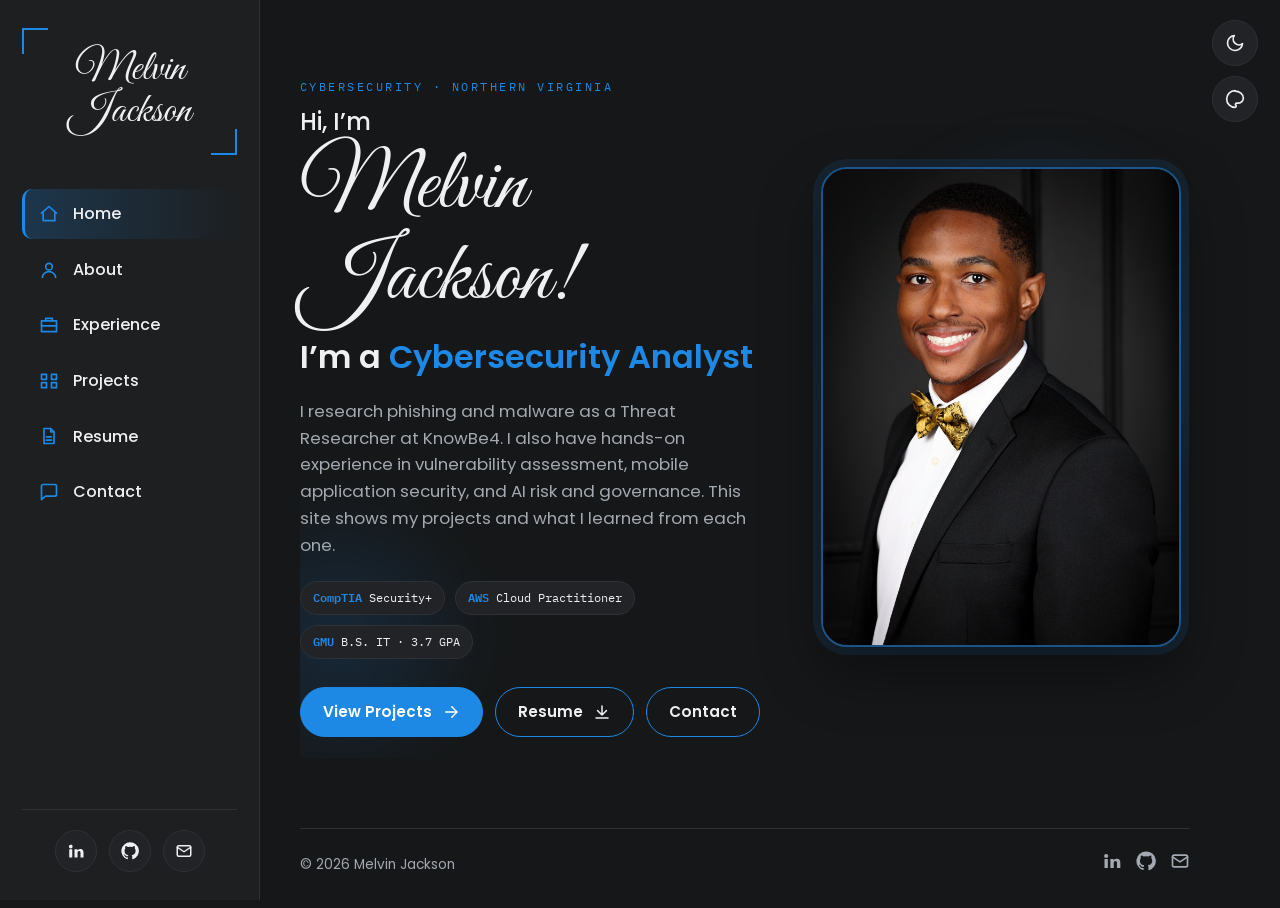
==== index.html @ 35c8ac91 "Rename resume file" ====
<!doctype html>
<html lang="en" data-theme="dark">
<head>
<meta charset="utf-8" />
<meta name="viewport" content="width=device-width, initial-scale=1" />
<title>Melvin Jackson — Cybersecurity Analyst</title>
<meta name="description" content="Melvin Jackson: cybersecurity analyst and threat researcher at KnowBe4. Security+ and AWS Certified Cloud Practitioner. Projects and resume." />
<meta property="og:title" content="Melvin Jackson — Cybersecurity Analyst" />
<meta property="og:description" content="Melvin Jackson: cybersecurity analyst and threat researcher at KnowBe4. Security+ and AWS Certified Cloud Practitioner. Projects and resume." />
<link rel="icon" href="data:image/svg+xml,%3Csvg xmlns='http://www.w3.org/2000/svg' viewBox='0 0 100 100'%3E%3Ctext y='.85em' font-size='90' font-family='monospace' fill='%231E88E5'%3EM%3C/text%3E%3C/svg%3E" />
<link rel="preconnect" href="https://fonts.googleapis.com" />
<link rel="preconnect" href="https://fonts.gstatic.com" crossorigin />
<link href="https://fonts.googleapis.com/css2?family=Great+Vibes&family=IBM+Plex+Mono:wght@400;500;600&family=Poppins:wght@300;400;500;600;700&display=swap" rel="stylesheet" />
<link rel="stylesheet" href="styles.css" />
<script>try{var d=document.documentElement,t=localStorage.getItem('theme'),c=localStorage.getItem('color');if(t)d.dataset.theme=t;if(c)d.dataset.color=c}catch(e){}</script>
</head>
<body>
<a class="skip" href="#main">Skip to content</a>
<button class="menu-toggle" id="menuToggle" aria-label="Open menu" aria-controls="sidebar"><svg viewBox="0 0 24 24" fill="none" stroke="currentColor" stroke-width="2.2" stroke-linecap="round"><path d="M4 6h16M4 12h16M4 18h16"/></svg></button>
<aside class="sidebar" id="sidebar" aria-label="Primary">
  <div class="sidebar__brand"><span class="sidebar__name">Melvin Jackson</span></div>
  <nav class="sidebar__nav">
<a href="index.html" class="sidebar__link is-active"><svg class="ic" viewBox="0 0 24 24" fill="none" stroke="currentColor" stroke-width="2" stroke-linecap="round" stroke-linejoin="round"><path d="M3 11l9-8 9 8"/><path d="M5 10v10h14V10"/></svg>Home</a>
<a href="about.html" class="sidebar__link"><svg class="ic" viewBox="0 0 24 24" fill="none" stroke="currentColor" stroke-width="2" stroke-linecap="round" stroke-linejoin="round"><circle cx="12" cy="8" r="4"/><path d="M4 21c0-4 4-7 8-7s8 3 8 7"/></svg>About</a>
<a href="experience.html" class="sidebar__link"><svg class="ic" viewBox="0 0 24 24" fill="none" stroke="currentColor" stroke-width="2" stroke-linecap="round" stroke-linejoin="round"><path d="M3 7h18v13H3z"/><path d="M8 7V4h8v3"/><path d="M3 13h18"/></svg>Experience</a>
<a href="projects.html" class="sidebar__link"><svg class="ic" viewBox="0 0 24 24" fill="none" stroke="currentColor" stroke-width="2" stroke-linecap="round" stroke-linejoin="round"><path d="M3 4h6v6H3zM15 4h6v6h-6zM3 14h6v6H3zM15 14h6v6h-6z"/></svg>Projects</a>
<a href="MelvinJackson_Cybersecurity_Resume.pdf" class="sidebar__link" download><svg class="ic" viewBox="0 0 24 24" fill="none" stroke="currentColor" stroke-width="2" stroke-linecap="round" stroke-linejoin="round"><path d="M14 3H6v18h12V7z"/><path d="M14 3v4h4"/><path d="M9 13h6M9 17h6"/></svg>Resume</a>
<a href="contact.html" class="sidebar__link"><svg class="ic" viewBox="0 0 24 24" fill="none" stroke="currentColor" stroke-width="2" stroke-linecap="round" stroke-linejoin="round"><path d="M21 15a2 2 0 0 1-2 2H8l-5 4V5a2 2 0 0 1 2-2h14a2 2 0 0 1 2 2z"/></svg>Contact</a>
  </nav>
  <div class="sidebar__foot"><a class="icon-btn" href="https://www.linkedin.com/in/melvin-jackson/" aria-label="LinkedIn" target="_blank" rel="noopener"><svg viewBox="0 0 24 24" fill="currentColor"><path d="M4.98 3.5A2.5 2.5 0 1 1 5 8.5a2.5 2.5 0 0 1-.02-5zM3 9.5h4v11H3zm7 0h3.8v1.6h.06c.53-.9 1.83-1.9 3.77-1.9C21.3 9.2 22 11.5 22 14.3V20.5h-4v-5.5c0-1.32-.02-3-1.83-3-1.83 0-2.11 1.43-2.11 2.9v5.6h-4z"/></svg></a><a class="icon-btn" href="https://github.com/mj65825" aria-label="GitHub" target="_blank" rel="noopener"><svg viewBox="0 0 24 24" fill="currentColor"><path d="M12 .5a11.5 11.5 0 0 0-3.64 22.42c.58.11.79-.25.79-.56v-2c-3.2.7-3.87-1.36-3.87-1.36-.53-1.34-1.3-1.7-1.3-1.7-1.05-.72.08-.7.08-.7 1.17.08 1.78 1.2 1.78 1.2 1.04 1.77 2.72 1.26 3.38.96.1-.75.4-1.26.73-1.55-2.55-.29-5.24-1.28-5.24-5.68 0-1.25.45-2.28 1.19-3.08-.12-.29-.52-1.46.11-3.05 0 0 .97-.31 3.18 1.18a11 11 0 0 1 5.79 0c2.2-1.49 3.17-1.18 3.17-1.18.64 1.59.24 2.76.12 3.05.74.8 1.19 1.83 1.19 3.08 0 4.41-2.7 5.38-5.27 5.67.41.35.77 1.04.77 2.1v3.11c0 .31.21.68.8.56A11.5 11.5 0 0 0 12 .5z"/></svg></a><a class="icon-btn" href="mailto:melvin11jackson@gmail.com" aria-label="Email"><svg viewBox="0 0 24 24" fill="none" stroke="currentColor" stroke-width="2" stroke-linecap="round" stroke-linejoin="round"><rect x="3" y="5" width="18" height="14" rx="2"/><path d="M3 7l9 6 9-6"/></svg></a></div>
</aside>
<div class="utility">
  <button class="util-btn" id="themeToggle" aria-label="Toggle light/dark"><svg viewBox="0 0 24 24" fill="none" stroke="currentColor" stroke-width="2" stroke-linecap="round" stroke-linejoin="round"><path d="M21 12.8A9 9 0 1 1 11.2 3a7 7 0 0 0 9.8 9.8z"/></svg></button>
  <button class="util-btn" id="paletteToggle" aria-label="Theme color"><svg viewBox="0 0 24 24" fill="none" stroke="currentColor" stroke-width="2" stroke-linecap="round" stroke-linejoin="round"><path d="M12 2C6.5 2 2 6.5 2 12s4.5 10 10 10c1 0 1.5-.7 1.5-1.5 0-.4-.2-.8-.5-1-.3-.3-.5-.6-.5-1 0-.8.7-1.5 1.5-1.5H16c3.3 0 6-2.7 6-6 0-4.7-4.5-8.5-10-8.5z"/></svg></button>
  <div class="color-picker" id="colorPicker" role="group" aria-label="Accent color"><span class="color-picker__label">Theme</span><span class="swatch" data-color="blue" role="button" tabindex="0" aria-label="Blue"></span><span class="swatch" data-color="teal" role="button" tabindex="0" aria-label="Teal"></span><span class="swatch" data-color="violet" role="button" tabindex="0" aria-label="Violet"></span><span class="swatch" data-color="rose" role="button" tabindex="0" aria-label="Rose"></span><span class="swatch" data-color="amber" role="button" tabindex="0" aria-label="Amber"></span></div>
</div>
<main id="main">
  <div class="wrap">

    <section class="hero" style="position:relative;">
      <div class="hero-bg" aria-hidden="true"><div class="hero-bg__glow"></div><div class="hero-bg__glow hero-bg__glow--2"></div></div>
      <div class="hero-flow">
        <div class="hero__eyebrow">Cybersecurity &middot; Northern Virginia</div>
        <h1 class="hero__hello">Hi, I&rsquo;m <span class="hero__name-script">Melvin Jackson!</span></h1>
        <h2 class="hero__role">I&rsquo;m a <span class="accent">Cybersecurity Analyst</span></h2>
        <p class="hero__lead">I research phishing and malware as a Threat Researcher at KnowBe4. I also have hands-on experience in vulnerability assessment, mobile application security, and AI risk and governance. This site shows my projects and what I learned from each one.</p>
        <div class="badges"><span class="badge"><b>CompTIA</b> Security+</span><span class="badge"><b>AWS</b> Cloud Practitioner</span><span class="badge"><b>GMU</b> B.S. IT &middot; 3.7 GPA</span></div>
        <div class="hero__ctas">
          <a class="btn btn--primary" href="projects.html">View Projects <svg viewBox="0 0 24 24" fill="none" stroke="currentColor" stroke-width="2" stroke-linecap="round" stroke-linejoin="round"><path d="M5 12h14M13 5l7 7-7 7"/></svg></a>
          <a class="btn btn--ghost" href="MelvinJackson_Cybersecurity_Resume.pdf" download>Resume <svg viewBox="0 0 24 24" fill="none" stroke="currentColor" stroke-width="2" stroke-linecap="round" stroke-linejoin="round"><path d="M12 4v12M6 10l6 6 6-6M4 20h16"/></svg></a>
          <a class="btn btn--ghost" href="contact.html">Contact</a>
        </div>
      </div>
      <div class="portrait reveal"><img class="portrait__img" src="assets/headshot.jpg" alt="Portrait of Melvin Jackson" /></div>
    </section>
    <footer class="foot">
      <span>&copy; 2026 Melvin Jackson</span>
      <div class="foot__social"><a class="" href="https://www.linkedin.com/in/melvin-jackson/" aria-label="LinkedIn" target="_blank" rel="noopener"><svg viewBox="0 0 24 24" fill="currentColor"><path d="M4.98 3.5A2.5 2.5 0 1 1 5 8.5a2.5 2.5 0 0 1-.02-5zM3 9.5h4v11H3zm7 0h3.8v1.6h.06c.53-.9 1.83-1.9 3.77-1.9C21.3 9.2 22 11.5 22 14.3V20.5h-4v-5.5c0-1.32-.02-3-1.83-3-1.83 0-2.11 1.43-2.11 2.9v5.6h-4z"/></svg></a><a class="" href="https://github.com/mj65825" aria-label="GitHub" target="_blank" rel="noopener"><svg viewBox="0 0 24 24" fill="currentColor"><path d="M12 .5a11.5 11.5 0 0 0-3.64 22.42c.58.11.79-.25.79-.56v-2c-3.2.7-3.87-1.36-3.87-1.36-.53-1.34-1.3-1.7-1.3-1.7-1.05-.72.08-.7.08-.7 1.17.08 1.78 1.2 1.78 1.2 1.04 1.77 2.72 1.26 3.38.96.1-.75.4-1.26.73-1.55-2.55-.29-5.24-1.28-5.24-5.68 0-1.25.45-2.28 1.19-3.08-.12-.29-.52-1.46.11-3.05 0 0 .97-.31 3.18 1.18a11 11 0 0 1 5.79 0c2.2-1.49 3.17-1.18 3.17-1.18.64 1.59.24 2.76.12 3.05.74.8 1.19 1.83 1.19 3.08 0 4.41-2.7 5.38-5.27 5.67.41.35.77 1.04.77 2.1v3.11c0 .31.21.68.8.56A11.5 11.5 0 0 0 12 .5z"/></svg></a><a class="" href="mailto:melvin11jackson@gmail.com" aria-label="Email"><svg viewBox="0 0 24 24" fill="none" stroke="currentColor" stroke-width="2" stroke-linecap="round" stroke-linejoin="round"><rect x="3" y="5" width="18" height="14" rx="2"/><path d="M3 7l9 6 9-6"/></svg></a></div>
    </footer>
  </div>
</main>
<button class="to-top" id="toTop" aria-label="Back to top"><svg viewBox="0 0 24 24" fill="none" stroke="currentColor" stroke-width="2.4" stroke-linecap="round" stroke-linejoin="round"><path d="M5 15l7-7 7 7"/></svg></button>
<script src="main.js"></script>
</body>
</html>
---- styles.css ----
:root{
  --accent:#1E88E5; --accent-rgb:30,136,229;
  --bg:#161718; --bg2:#1d1f21; --panel:#212326; --line:#2e3135; --text:#eef0f2; --muted:#a3a9b0;
  --sidebar-w:260px; --radius:16px;
  --script:"Great Vibes",cursive; --mono:"IBM Plex Mono",monospace; --sans:"Poppins",system-ui,sans-serif;
}
:root[data-theme="light"]{
  --bg:#f6f7f9; --bg2:#ffffff; --panel:#ffffff; --line:#e3e6ea; --text:#17191c; --muted:#5b636b;
}
:root[data-color="teal"]{--accent:#14b8a6;--accent-rgb:20,184,166}
:root[data-color="violet"]{--accent:#8b5cf6;--accent-rgb:139,92,246}
:root[data-color="rose"]{--accent:#f43f5e;--accent-rgb:244,63,94}
:root[data-color="amber"]{--accent:#f59e0b;--accent-rgb:245,158,11}
*{box-sizing:border-box;margin:0;padding:0}
html{scroll-behavior:smooth}
body{font-family:var(--sans);background:var(--bg);color:var(--text);line-height:1.6;transition:background .3s,color .3s}
a{color:inherit;text-decoration:none}
img{max-width:100%;display:block}
.accent{color:var(--accent)}
.skip{position:absolute;left:-999px;top:8px;background:var(--accent);color:#fff;padding:8px 14px;border-radius:8px;z-index:100}
.skip:focus{left:8px}

/* sidebar */
.sidebar{position:fixed;inset:0 auto 0 0;width:var(--sidebar-w);background:var(--bg2);border-right:1px solid var(--line);display:flex;flex-direction:column;padding:28px 22px;z-index:50;transition:transform .3s}
.sidebar__brand{position:relative;padding:22px 14px;margin-bottom:34px}
.sidebar__brand::before,.sidebar__brand::after{content:"";position:absolute;width:24px;height:24px;border:2px solid var(--accent)}
.sidebar__brand::before{left:0;top:0;border-right:0;border-bottom:0}
.sidebar__brand::after{right:0;bottom:0;border-left:0;border-top:0}
.sidebar__name{font-family:var(--script);font-size:2.6rem;line-height:1;display:block;text-align:center}
.sidebar__nav{display:flex;flex-direction:column;gap:6px;flex:1}
.sidebar__link{display:flex;align-items:center;gap:14px;padding:12px 14px;border-radius:10px;font-weight:500;color:var(--text);border-left:3px solid transparent;transition:background .2s}
.sidebar__link .ic{width:20px;height:20px;color:var(--accent);flex:none}
.sidebar__link:hover{background:rgba(var(--accent-rgb),.1)}
.sidebar__link.is-active{border-left-color:var(--accent);background:linear-gradient(90deg,rgba(var(--accent-rgb),.22),transparent)}
.sidebar__foot{display:flex;justify-content:center;gap:12px;padding-top:20px;border-top:1px solid var(--line)}
.icon-btn{width:42px;height:42px;border-radius:50%;border:1px solid var(--line);display:grid;place-items:center;background:var(--panel);transition:.2s}
.icon-btn:hover{border-color:var(--accent);color:var(--accent)}
.icon-btn svg{width:18px;height:18px}
.menu-toggle{display:none;position:fixed;left:14px;top:14px;z-index:60;width:44px;height:44px;border-radius:12px;border:1px solid var(--line);background:var(--bg2);color:var(--text);place-items:center;cursor:pointer}
.menu-toggle svg{width:22px;height:22px}

/* utility */
.utility{position:fixed;right:22px;top:20px;z-index:40;display:flex;flex-direction:column;align-items:flex-end;gap:10px}
.util-btn{width:46px;height:46px;border-radius:50%;border:1px solid var(--line);background:var(--panel);color:var(--text);display:grid;place-items:center;cursor:pointer;transition:.2s}
.util-btn:hover{border-color:var(--accent);color:var(--accent)}
.util-btn svg{width:20px;height:20px}
.color-picker{display:none;align-items:center;gap:10px;background:var(--panel);border:1px solid var(--line);border-radius:30px;padding:8px 14px}
.color-picker.open{display:flex}
.color-picker__label{font-size:.75rem;color:var(--muted);font-family:var(--mono);text-transform:uppercase;letter-spacing:.08em}
.swatch{width:22px;height:22px;border-radius:50%;cursor:pointer;border:2px solid transparent;outline-offset:2px}
.swatch.is-active{border-color:var(--text)}
.swatch[data-color=blue]{background:#1E88E5}.swatch[data-color=teal]{background:#14b8a6}.swatch[data-color=violet]{background:#8b5cf6}.swatch[data-color=rose]{background:#f43f5e}.swatch[data-color=amber]{background:#f59e0b}

/* layout */
main{margin-left:var(--sidebar-w);min-height:100vh}
.wrap{max-width:1040px;margin:0 auto;padding:56px 90px 30px 40px}
.reveal{opacity:0;transform:translateY(18px);transition:opacity .6s,transform .6s}
.reveal.in{opacity:1;transform:none}

/* hero */
.hero{display:grid;grid-template-columns:1.25fr 1fr;gap:40px;align-items:center;min-height:78vh}
.hero-bg{position:absolute;inset:0;pointer-events:none;overflow:hidden;z-index:0}
.hero-bg__glow{position:absolute;width:420px;height:420px;border-radius:50%;background:radial-gradient(circle,rgba(var(--accent-rgb),.28),transparent 70%);right:-60px;top:10%;filter:blur(20px)}
.hero-bg__glow--2{left:-120px;top:60%;width:320px;height:320px;opacity:.6}
.hero-flow,.portrait{position:relative;z-index:1}
.hero__eyebrow,.h-eyebrow{font-family:var(--mono);font-size:.78rem;letter-spacing:.2em;text-transform:uppercase;color:var(--accent);margin-bottom:6px}
.hero__hello{font-weight:500;font-size:1.5rem;margin-bottom:0}
.hero__name-script,.h-title{font-family:var(--script);font-weight:400}
.hero__name-script{display:block;font-size:clamp(3.4rem,7vw,5.4rem);line-height:1.05;margin:2px 0 6px}
.hero__role{font-weight:600;font-size:clamp(1.4rem,2.6vw,2rem);margin-bottom:16px}
.hero__lead{color:var(--muted);font-size:1.05rem;max-width:560px}
.hero__ctas{display:flex;flex-wrap:wrap;gap:12px;margin-top:28px}
.btn{display:inline-flex;align-items:center;gap:10px;padding:12px 22px;border-radius:30px;font-weight:600;font-size:.95rem;border:1.5px solid var(--accent);transition:.2s;cursor:pointer;font-family:inherit}
.btn svg{width:18px;height:18px}
.btn--primary{background:var(--accent);color:#fff}
.btn--primary:hover{filter:brightness(1.1);transform:translateY(-2px)}
.btn--ghost{background:transparent;color:var(--text)}
.btn--ghost:hover{background:rgba(var(--accent-rgb),.12)}
.portrait{justify-self:center;width:min(100%,360px);aspect-ratio:3/4;border-radius:26px;overflow:hidden;border:2px solid rgba(var(--accent-rgb),.55);box-shadow:0 0 0 8px rgba(var(--accent-rgb),.1),0 24px 60px rgba(0,0,0,.4)}
.portrait__img{width:100%;height:100%;object-fit:cover;object-position:center 20%}
.badges{display:flex;flex-wrap:wrap;gap:10px;margin-top:22px}
.badge{font-family:var(--mono);font-size:.78rem;padding:6px 12px;border-radius:20px;border:1px solid var(--line);background:var(--panel)}
.badge b{color:var(--accent);font-weight:600}

/* headings */
.h-block{margin-bottom:28px}
.h-title{font-size:clamp(2.8rem,5vw,4rem);line-height:1.1}
.h-rule{width:70px;height:4px;border-radius:4px;background:var(--accent);margin-top:6px}
h2.sec{font-size:1.35rem;font-weight:600;margin:38px 0 14px;display:flex;align-items:center;gap:12px}
h2.sec::after{content:"";height:1px;background:var(--line);flex:1}
.prose p{color:var(--muted);margin-bottom:14px;max-width:760px}
.prose strong{color:var(--text)}

/* cards & filter */
.filter{display:flex;flex-wrap:wrap;gap:10px;margin:22px 0 26px}
.filter__btn{padding:9px 18px;border-radius:30px;border:1px solid var(--line);background:transparent;color:var(--text);font:500 .9rem var(--sans);cursor:pointer;transition:.2s}
.filter__btn:hover{border-color:var(--accent)}
.filter__btn.is-active{background:var(--accent);border-color:var(--accent);color:#fff}
.grid{display:grid;grid-template-columns:repeat(auto-fill,minmax(300px,1fr));gap:24px}
.card{display:flex;flex-direction:column;background:var(--panel);border:1px solid var(--line);border-radius:var(--radius);overflow:hidden;transition:.25s}
.card:hover{transform:translateY(-5px);border-color:var(--accent);box-shadow:0 14px 34px rgba(0,0,0,.25)}
.card.hide{display:none}
.card__thumb{height:180px;background:linear-gradient(135deg,rgba(var(--accent-rgb),.25),rgba(var(--accent-rgb),.05));overflow:hidden;display:grid;place-items:center}
.card__thumb img{width:100%;height:100%;object-fit:cover;object-position:top}
.card__thumb--code{background:#10151b;color:#8fb8e8;font-family:var(--mono);font-size:.74rem;padding:18px;place-items:center start}
.card__body{padding:20px;display:flex;flex-direction:column;gap:8px;flex:1}
.card__tag{align-self:flex-start;font-family:var(--mono);font-size:.68rem;letter-spacing:.1em;text-transform:uppercase;color:var(--accent);background:rgba(var(--accent-rgb),.14);padding:4px 10px;border-radius:20px}
.card__title{font-size:1.15rem;font-weight:600}
.card__desc{color:var(--muted);font-size:.92rem;flex:1}
.card__foot{display:flex;justify-content:space-between;font-family:var(--mono);font-size:.72rem;color:var(--muted);margin-top:6px}
.card__cta{color:var(--accent)}

/* detail pages */
.back{display:inline-flex;gap:8px;align-items:center;color:var(--accent);font-weight:500;margin-bottom:18px}
.meta{display:flex;flex-wrap:wrap;gap:8px;margin:14px 0 4px}
.chip{font-family:var(--mono);font-size:.74rem;padding:5px 11px;border-radius:20px;background:rgba(var(--accent-rgb),.14);color:var(--accent)}
.list{margin:0 0 14px 20px;color:var(--muted)}
.list li{margin-bottom:8px}.list strong{color:var(--text)}
.shots{display:grid;grid-template-columns:repeat(auto-fit,minmax(260px,1fr));gap:16px;margin:16px 0}
.shots img{border-radius:12px;border:1px solid var(--line);width:100%}
table.t{width:100%;border-collapse:collapse;margin:12px 0 18px;font-size:.92rem;background:var(--panel);border-radius:12px;overflow:hidden}
table.t th,table.t td{padding:11px 14px;text-align:left;border-bottom:1px solid var(--line)}
table.t th{font-family:var(--mono);font-size:.75rem;text-transform:uppercase;letter-spacing:.08em;color:var(--accent)}
table.t td:first-child{font-weight:500}
table.t td{color:var(--muted)}table.t td:first-child{color:var(--text)}
.callout{background:rgba(var(--accent-rgb),.1);border-left:4px solid var(--accent);padding:16px 20px;border-radius:10px;color:var(--muted)}
.callout b{color:var(--text)}.callout a{color:var(--accent);text-decoration:underline}

/* timeline */
.tl{position:relative;margin-left:8px;padding-left:28px;border-left:2px solid var(--line)}
.tl__item{position:relative;margin-bottom:28px}
.tl__item::before{content:"";position:absolute;left:-37px;top:7px;width:14px;height:14px;border-radius:50%;background:var(--accent);box-shadow:0 0 0 4px rgba(var(--accent-rgb),.22)}
.tl__date{font-family:var(--mono);font-size:.76rem;color:var(--accent)}
.tl__role{font-size:1.1rem;font-weight:600}
.tl__org{color:var(--muted);font-size:.92rem;margin-bottom:6px}
.skills{display:grid;grid-template-columns:repeat(auto-fit,minmax(260px,1fr));gap:16px}
.skillbox{background:var(--panel);border:1px solid var(--line);border-radius:14px;padding:18px}
.skillbox h3{font-size:.95rem;margin-bottom:10px;color:var(--accent)}
.skillbox .chip{display:inline-block;margin:0 6px 6px 0;background:rgba(var(--accent-rgb),.1)}

.foot{display:flex;justify-content:space-between;align-items:center;margin-top:70px;padding-top:22px;border-top:1px solid var(--line);color:var(--muted);font-size:.85rem}
.foot__social{display:flex;gap:14px}.foot__social svg{width:20px;height:20px}.foot__social a:hover{color:var(--accent)}
.to-top{position:fixed;right:24px;bottom:24px;width:46px;height:46px;border-radius:50%;background:var(--accent);color:#fff;border:0;display:grid;place-items:center;cursor:pointer;opacity:0;pointer-events:none;transition:.25s}
.to-top.show{opacity:1;pointer-events:auto}.to-top svg{width:22px;height:22px}
.contact-grid{display:grid;grid-template-columns:repeat(auto-fit,minmax(240px,1fr));gap:18px;margin-top:10px}
.contact-card{background:var(--panel);border:1px solid var(--line);border-radius:14px;padding:22px;display:flex;flex-direction:column;gap:6px;transition:.2s}
.contact-card:hover{border-color:var(--accent);transform:translateY(-3px)}
.contact-card small{font-family:var(--mono);color:var(--accent);text-transform:uppercase;letter-spacing:.1em;font-size:.7rem}
.contact-card span{font-weight:500;word-break:break-word}

@media(max-width:900px){
  .menu-toggle{display:grid}
  .sidebar{transform:translateX(-100%)}
  .sidebar.open{transform:none;box-shadow:0 0 0 100vmax rgba(0,0,0,.5)}
  main{margin-left:0}
  .wrap{padding:76px 22px 24px}
  .hero{grid-template-columns:1fr;min-height:0;padding-top:10px}
  .portrait{order:-1;width:min(70%,280px)}
  .utility{top:14px;right:14px;flex-direction:row-reverse}
  .color-picker.open{position:absolute;top:56px;right:0}
}
@media(prefers-reduced-motion:reduce){*{transition:none!important;scroll-behavior:auto!important}.reveal{opacity:1;transform:none}}
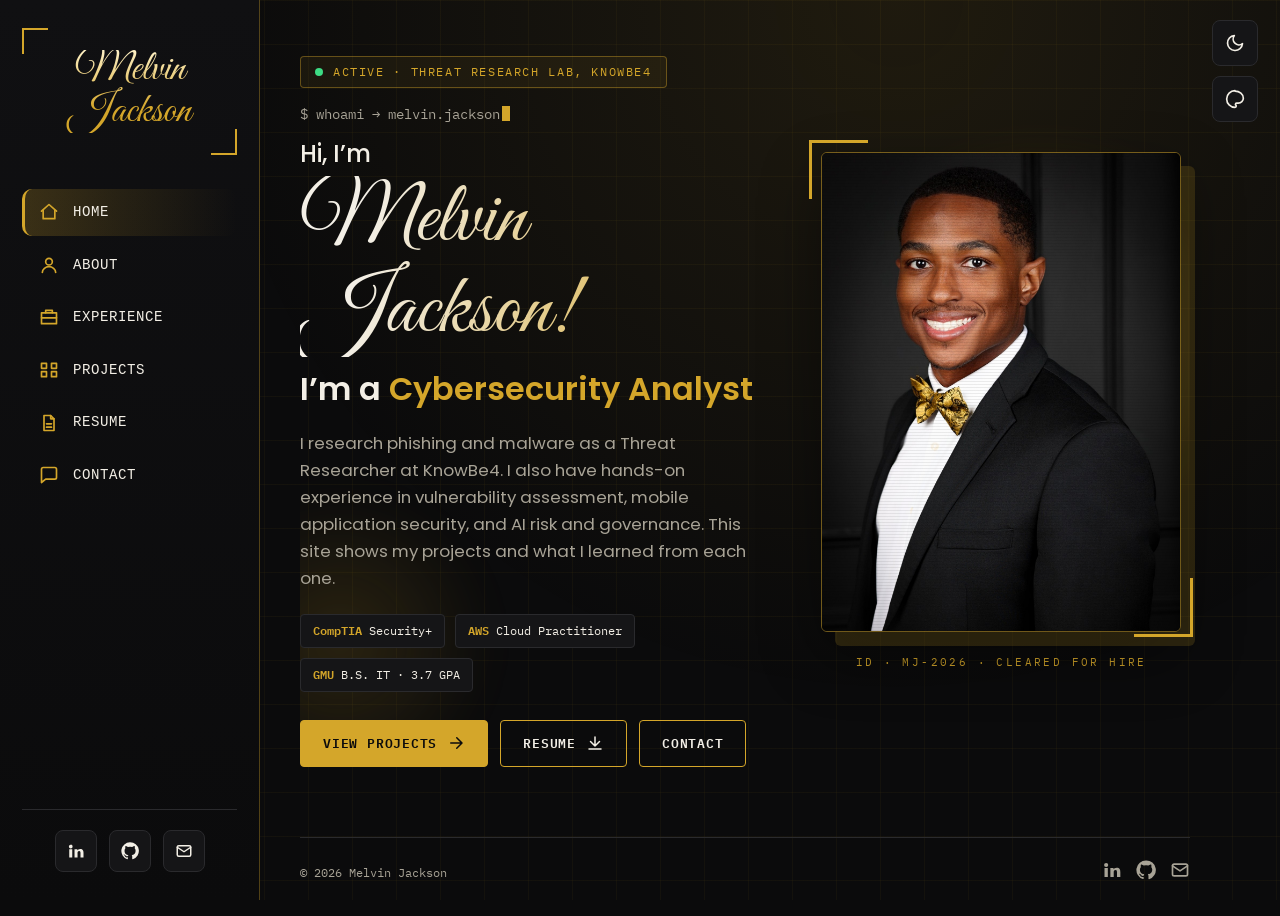
==== commit 3cd8f607: "Restyle site: black and gold dossier theme" ====
--- a/index.html
+++ b/index.html
@@ -1,5 +1,5 @@
 <!doctype html>
-<html lang="en" data-theme="dark">
+<html lang="en" data-theme="dark" data-color="gold">
 <head>
 <meta charset="utf-8" />
 <meta name="viewport" content="width=device-width, initial-scale=1" />
@@ -32,7 +32,7 @@
 <div class="utility">
   <button class="util-btn" id="themeToggle" aria-label="Toggle light/dark"><svg viewBox="0 0 24 24" fill="none" stroke="currentColor" stroke-width="2" stroke-linecap="round" stroke-linejoin="round"><path d="M21 12.8A9 9 0 1 1 11.2 3a7 7 0 0 0 9.8 9.8z"/></svg></button>
   <button class="util-btn" id="paletteToggle" aria-label="Theme color"><svg viewBox="0 0 24 24" fill="none" stroke="currentColor" stroke-width="2" stroke-linecap="round" stroke-linejoin="round"><path d="M12 2C6.5 2 2 6.5 2 12s4.5 10 10 10c1 0 1.5-.7 1.5-1.5 0-.4-.2-.8-.5-1-.3-.3-.5-.6-.5-1 0-.8.7-1.5 1.5-1.5H16c3.3 0 6-2.7 6-6 0-4.7-4.5-8.5-10-8.5z"/></svg></button>
-  <div class="color-picker" id="colorPicker" role="group" aria-label="Accent color"><span class="color-picker__label">Theme</span><span class="swatch" data-color="blue" role="button" tabindex="0" aria-label="Blue"></span><span class="swatch" data-color="teal" role="button" tabindex="0" aria-label="Teal"></span><span class="swatch" data-color="violet" role="button" tabindex="0" aria-label="Violet"></span><span class="swatch" data-color="rose" role="button" tabindex="0" aria-label="Rose"></span><span class="swatch" data-color="amber" role="button" tabindex="0" aria-label="Amber"></span></div>
+  <div class="color-picker" id="colorPicker" role="group" aria-label="Accent color"><span class="color-picker__label">Theme</span><span class="swatch" data-color="gold" role="button" tabindex="0" aria-label="Gold"></span><span class="swatch" data-color="blue" role="button" tabindex="0" aria-label="Blue"></span><span class="swatch" data-color="teal" role="button" tabindex="0" aria-label="Teal"></span><span class="swatch" data-color="violet" role="button" tabindex="0" aria-label="Violet"></span><span class="swatch" data-color="rose" role="button" tabindex="0" aria-label="Rose"></span><span class="swatch" data-color="amber" role="button" tabindex="0" aria-label="Amber"></span></div>
 </div>
 <main id="main">
   <div class="wrap">
@@ -40,7 +40,8 @@
     <section class="hero" style="position:relative;">
       <div class="hero-bg" aria-hidden="true"><div class="hero-bg__glow"></div><div class="hero-bg__glow hero-bg__glow--2"></div></div>
       <div class="hero-flow">
-        <div class="hero__eyebrow">Cybersecurity &middot; Northern Virginia</div>
+        <div class="status"><span class="status__dot"></span>ACTIVE &middot; Threat Research Lab, KnowBe4</div>
+        <div class="prompt" aria-hidden="true">$ <span id="typed" data-text="whoami &rarr; melvin.jackson"></span><span class="caret"></span></div>
         <h1 class="hero__hello">Hi, I&rsquo;m <span class="hero__name-script">Melvin Jackson!</span></h1>
         <h2 class="hero__role">I&rsquo;m a <span class="accent">Cybersecurity Analyst</span></h2>
         <p class="hero__lead">I research phishing and malware as a Threat Researcher at KnowBe4. I also have hands-on experience in vulnerability assessment, mobile application security, and AI risk and governance. This site shows my projects and what I learned from each one.</p>
@@ -51,7 +52,7 @@
           <a class="btn btn--ghost" href="contact.html">Contact</a>
         </div>
       </div>
-      <div class="portrait reveal"><img class="portrait__img" src="assets/headshot.jpg" alt="Portrait of Melvin Jackson" /></div>
+      <div class="portrait-wrap reveal"><div class="portrait"><img class="portrait__img" src="assets/headshot.jpg" alt="Portrait of Melvin Jackson" /></div><div class="portrait-tag">ID &middot; MJ-2026 &middot; CLEARED FOR HIRE</div></div>
     </section>
     <footer class="foot">
       <span>&copy; 2026 Melvin Jackson</span>
--- a/styles.css
+++ b/styles.css
@@ -1,12 +1,14 @@
 :root{
-  --accent:#1E88E5; --accent-rgb:30,136,229;
-  --bg:#161718; --bg2:#1d1f21; --panel:#212326; --line:#2e3135; --text:#eef0f2; --muted:#a3a9b0;
+  --accent:#D4A62A; --accent-rgb:212,166,42;
+  --bg:#0b0b0c; --bg2:#101012; --panel:#151517; --line:#2a2a2d; --text:#f3efe6; --muted:#a8a396;
   --sidebar-w:260px; --radius:16px;
   --script:"Great Vibes",cursive; --mono:"IBM Plex Mono",monospace; --sans:"Poppins",system-ui,sans-serif;
 }
 :root[data-theme="light"]{
-  --bg:#f6f7f9; --bg2:#ffffff; --panel:#ffffff; --line:#e3e6ea; --text:#17191c; --muted:#5b636b;
+  --bg:#f7f3ea; --bg2:#fffdf8; --panel:#ffffff; --line:#e6dfcf; --text:#17150f; --muted:#625c4c;
 }
+:root[data-theme="light"][data-color="gold"]{--accent:#A67C00;--accent-rgb:166,124,0}
+:root[data-color="blue"]{--accent:#1E88E5;--accent-rgb:30,136,229}
 :root[data-color="teal"]{--accent:#14b8a6;--accent-rgb:20,184,166}
 :root[data-color="violet"]{--accent:#8b5cf6;--accent-rgb:139,92,246}
 :root[data-color="rose"]{--accent:#f43f5e;--accent-rgb:244,63,94}
@@ -49,7 +51,7 @@
 .color-picker__label{font-size:.75rem;color:var(--muted);font-family:var(--mono);text-transform:uppercase;letter-spacing:.08em}
 .swatch{width:22px;height:22px;border-radius:50%;cursor:pointer;border:2px solid transparent;outline-offset:2px}
 .swatch.is-active{border-color:var(--text)}
-.swatch[data-color=blue]{background:#1E88E5}.swatch[data-color=teal]{background:#14b8a6}.swatch[data-color=violet]{background:#8b5cf6}.swatch[data-color=rose]{background:#f43f5e}.swatch[data-color=amber]{background:#f59e0b}
+.swatch[data-color=gold]{background:#D4A62A}.swatch[data-color=blue]{background:#1E88E5}.swatch[data-color=teal]{background:#14b8a6}.swatch[data-color=violet]{background:#8b5cf6}.swatch[data-color=rose]{background:#f43f5e}.swatch[data-color=amber]{background:#f59e0b}
 
 /* layout */
 main{margin-left:var(--sidebar-w);min-height:100vh}
@@ -160,3 +162,48 @@
   .color-picker.open{position:absolute;top:56px;right:0}
 }
 @media(prefers-reduced-motion:reduce){*{transition:none!important;scroll-behavior:auto!important}.reveal{opacity:1;transform:none}}
+
+/* ---- signature style: black and gold "dossier" ---- */
+body{background-image:linear-gradient(rgba(var(--accent-rgb),.045) 1px,transparent 1px),linear-gradient(90deg,rgba(var(--accent-rgb),.045) 1px,transparent 1px);background-size:44px 44px;background-attachment:fixed}
+body::after{content:"";position:fixed;inset:0;pointer-events:none;z-index:1;background:radial-gradient(ellipse at 70% 0%,rgba(var(--accent-rgb),.10),transparent 55%)}
+main{position:relative;z-index:2}
+.sidebar{background:linear-gradient(180deg,var(--bg2),var(--bg));border-right:1px solid rgba(var(--accent-rgb),.35)}
+.sidebar__name{background:linear-gradient(180deg,#fff2c7,var(--accent) 70%);-webkit-background-clip:text;background-clip:text;color:transparent}
+:root[data-theme="light"] .sidebar__name{background:none;color:var(--text)}
+.sidebar__link{font-family:var(--mono);font-size:.88rem;letter-spacing:.04em;text-transform:uppercase}
+.status{display:inline-flex;align-items:center;gap:10px;font-family:var(--mono);font-size:.72rem;letter-spacing:.14em;text-transform:uppercase;color:var(--accent);border:1px solid rgba(var(--accent-rgb),.4);padding:6px 14px;border-radius:4px;background:rgba(var(--accent-rgb),.07);margin-bottom:14px}
+.status__dot{width:8px;height:8px;border-radius:50%;background:#3ddc84;box-shadow:0 0 0 0 rgba(61,220,132,.7);animation:ping 1.8s infinite}
+@keyframes ping{70%{box-shadow:0 0 0 9px rgba(61,220,132,0)}100%{box-shadow:0 0 0 0 rgba(61,220,132,0)}}
+.prompt{font-family:var(--mono);font-size:.9rem;color:var(--muted);margin-bottom:10px;min-height:1.4em}
+.caret{display:inline-block;width:.55em;height:1.05em;background:var(--accent);vertical-align:-2px;margin-left:2px;animation:blink 1s steps(1) infinite}
+@keyframes blink{50%{opacity:0}}
+.hero__name-script{background:linear-gradient(100deg,var(--text) 15%,var(--accent) 95%);-webkit-background-clip:text;background-clip:text;color:transparent;padding-right:.1em}
+.btn{border-radius:4px;font-family:var(--mono);font-size:.82rem;letter-spacing:.06em;text-transform:uppercase}
+.btn--primary{color:#0b0b0c}
+:root[data-theme="light"] .btn--primary{color:#fff}
+.filter__btn{border-radius:4px;font-family:var(--mono);font-size:.78rem;letter-spacing:.05em;text-transform:uppercase}
+.filter__btn.is-active{color:#0b0b0c}
+:root[data-theme="light"] .filter__btn.is-active{color:#fff}
+.badge,.chip,.card__tag,.card__foot{font-family:var(--mono)}
+.badge,.chip{border-radius:4px}.card__tag{border-radius:3px}
+.portrait-wrap{position:relative;justify-self:center;width:min(100%,360px);z-index:1}
+.portrait-wrap::before,.portrait-wrap::after{content:"";position:absolute;width:56px;height:56px;border:3px solid var(--accent);z-index:2;pointer-events:none}
+.portrait-wrap::before{top:-12px;left:-12px;border-right:0;border-bottom:0}
+.portrait-wrap::after{bottom:34px;right:-12px;border-left:0;border-top:0}
+.portrait{width:100%;border-radius:6px;border:1px solid rgba(var(--accent-rgb),.5);box-shadow:14px 14px 0 rgba(var(--accent-rgb),.16),0 24px 60px rgba(0,0,0,.45);position:relative}
+.portrait::after{content:"";position:absolute;inset:0;background:repeating-linear-gradient(0deg,rgba(0,0,0,.07) 0 1px,transparent 1px 3px);pointer-events:none}
+.portrait-tag{margin-top:22px;text-align:center;font-family:var(--mono);font-size:.68rem;letter-spacing:.22em;color:var(--accent)}
+.card{border-radius:6px;position:relative}
+.card::before{content:"";position:absolute;left:0;top:0;height:3px;width:0;background:var(--accent);transition:width .35s;z-index:2}
+.card:hover::before{width:100%}
+.card__thumb--code{background:#07080a;color:var(--accent)}
+.card__thumb--code div[style*="C3E88D"]{color:#e8d9a8!important}
+.h-title{background:linear-gradient(100deg,var(--text) 20%,var(--accent));-webkit-background-clip:text;background-clip:text;color:transparent;padding-right:.1em}
+h2.sec{font-family:var(--mono);font-size:1rem;letter-spacing:.12em;text-transform:uppercase}
+h2.sec::before{content:"##";color:var(--accent)}
+table.t,.skillbox,.contact-card,.callout{border-radius:6px}
+.tl{border-left:2px dashed rgba(var(--accent-rgb),.4)}
+.tl__item::before{border-radius:2px;transform:rotate(45deg)}
+.foot{font-family:var(--mono);font-size:.78rem}
+.icon-btn,.util-btn{border-radius:8px}
+@media(max-width:900px){.portrait-wrap{width:min(70%,280px);order:-1}.sidebar{z-index:70}}
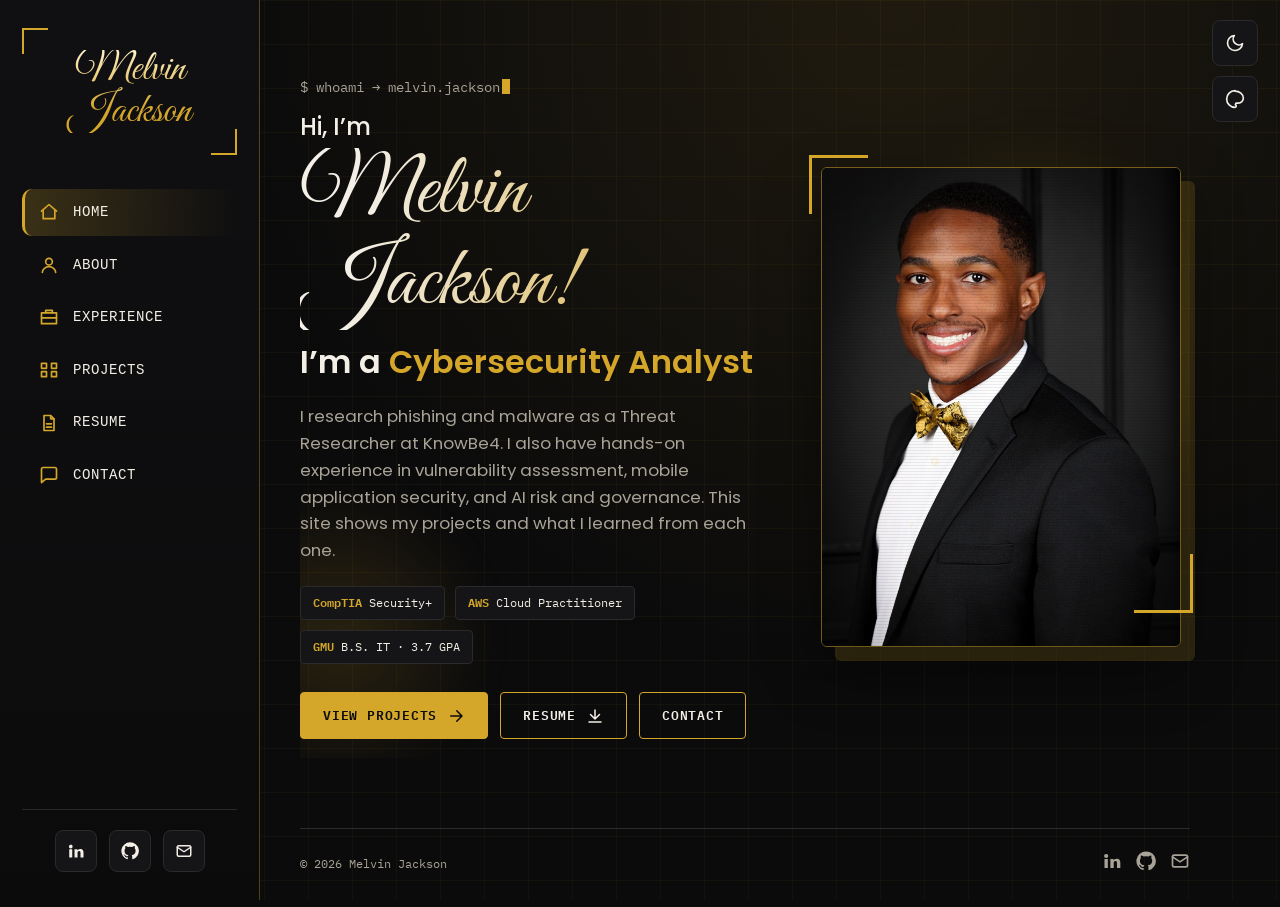
==== commit 91c77ced: "Remove status tag and portrait label" ====
--- a/index.html
+++ b/index.html
@@ -40,7 +40,6 @@
     <section class="hero" style="position:relative;">
       <div class="hero-bg" aria-hidden="true"><div class="hero-bg__glow"></div><div class="hero-bg__glow hero-bg__glow--2"></div></div>
       <div class="hero-flow">
-        <div class="status"><span class="status__dot"></span>ACTIVE &middot; Threat Research Lab, KnowBe4</div>
         <div class="prompt" aria-hidden="true">$ <span id="typed" data-text="whoami &rarr; melvin.jackson"></span><span class="caret"></span></div>
         <h1 class="hero__hello">Hi, I&rsquo;m <span class="hero__name-script">Melvin Jackson!</span></h1>
         <h2 class="hero__role">I&rsquo;m a <span class="accent">Cybersecurity Analyst</span></h2>
@@ -52,7 +51,7 @@
           <a class="btn btn--ghost" href="contact.html">Contact</a>
         </div>
       </div>
-      <div class="portrait-wrap reveal"><div class="portrait"><img class="portrait__img" src="assets/headshot.jpg" alt="Portrait of Melvin Jackson" /></div><div class="portrait-tag">ID &middot; MJ-2026 &middot; CLEARED FOR HIRE</div></div>
+      <div class="portrait-wrap reveal"><div class="portrait"><img class="portrait__img" src="assets/headshot.jpg" alt="Portrait of Melvin Jackson" /></div></div>
     </section>
     <footer class="foot">
       <span>&copy; 2026 Melvin Jackson</span>
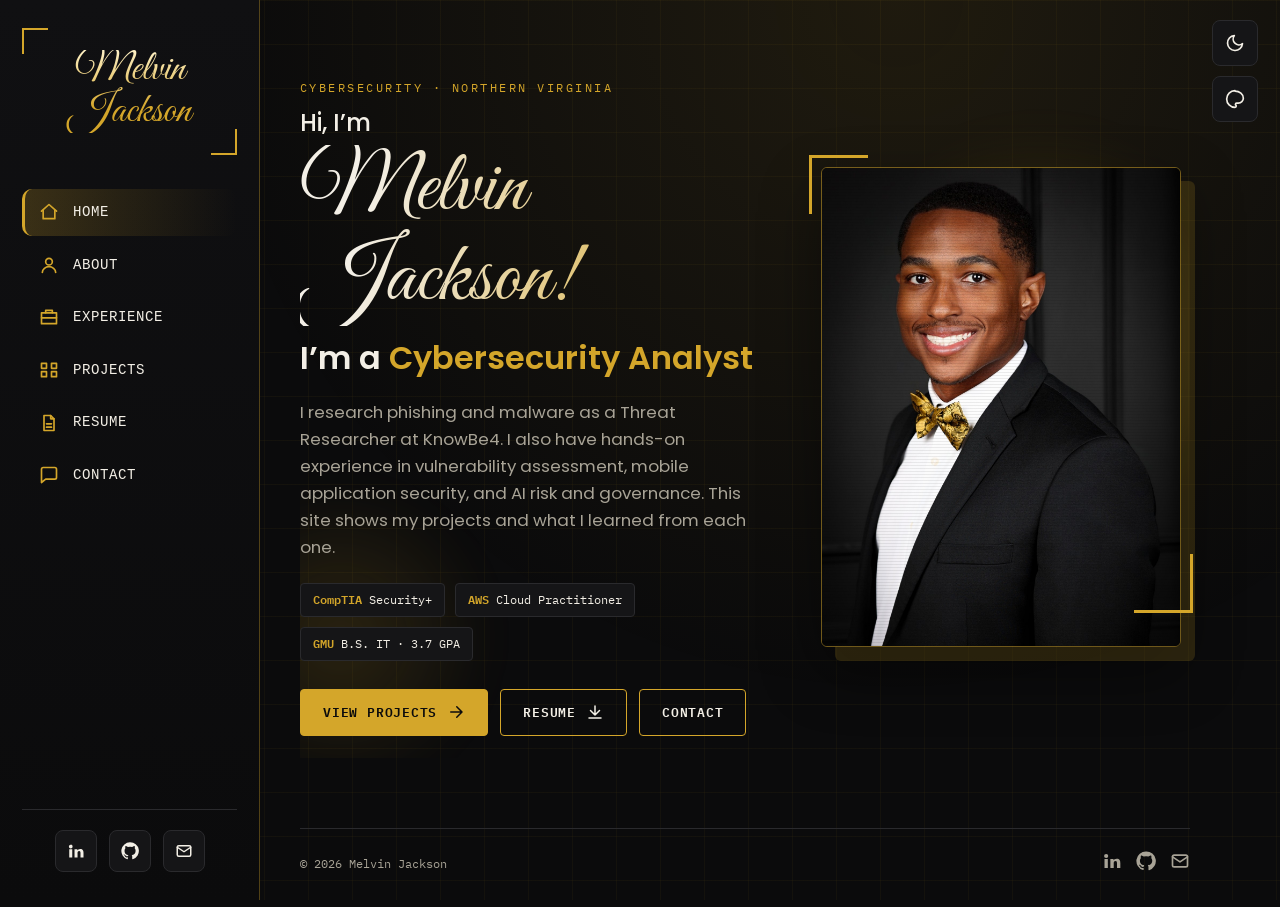
==== commit dd40438e: "Remove typed prompt line" ====
--- a/index.html
+++ b/index.html
@@ -40,7 +40,7 @@
     <section class="hero" style="position:relative;">
       <div class="hero-bg" aria-hidden="true"><div class="hero-bg__glow"></div><div class="hero-bg__glow hero-bg__glow--2"></div></div>
       <div class="hero-flow">
-        <div class="prompt" aria-hidden="true">$ <span id="typed" data-text="whoami &rarr; melvin.jackson"></span><span class="caret"></span></div>
+        <div class="hero__eyebrow">Cybersecurity &middot; Northern Virginia</div>
         <h1 class="hero__hello">Hi, I&rsquo;m <span class="hero__name-script">Melvin Jackson!</span></h1>
         <h2 class="hero__role">I&rsquo;m a <span class="accent">Cybersecurity Analyst</span></h2>
         <p class="hero__lead">I research phishing and malware as a Threat Researcher at KnowBe4. I also have hands-on experience in vulnerability assessment, mobile application security, and AI risk and governance. This site shows my projects and what I learned from each one.</p>
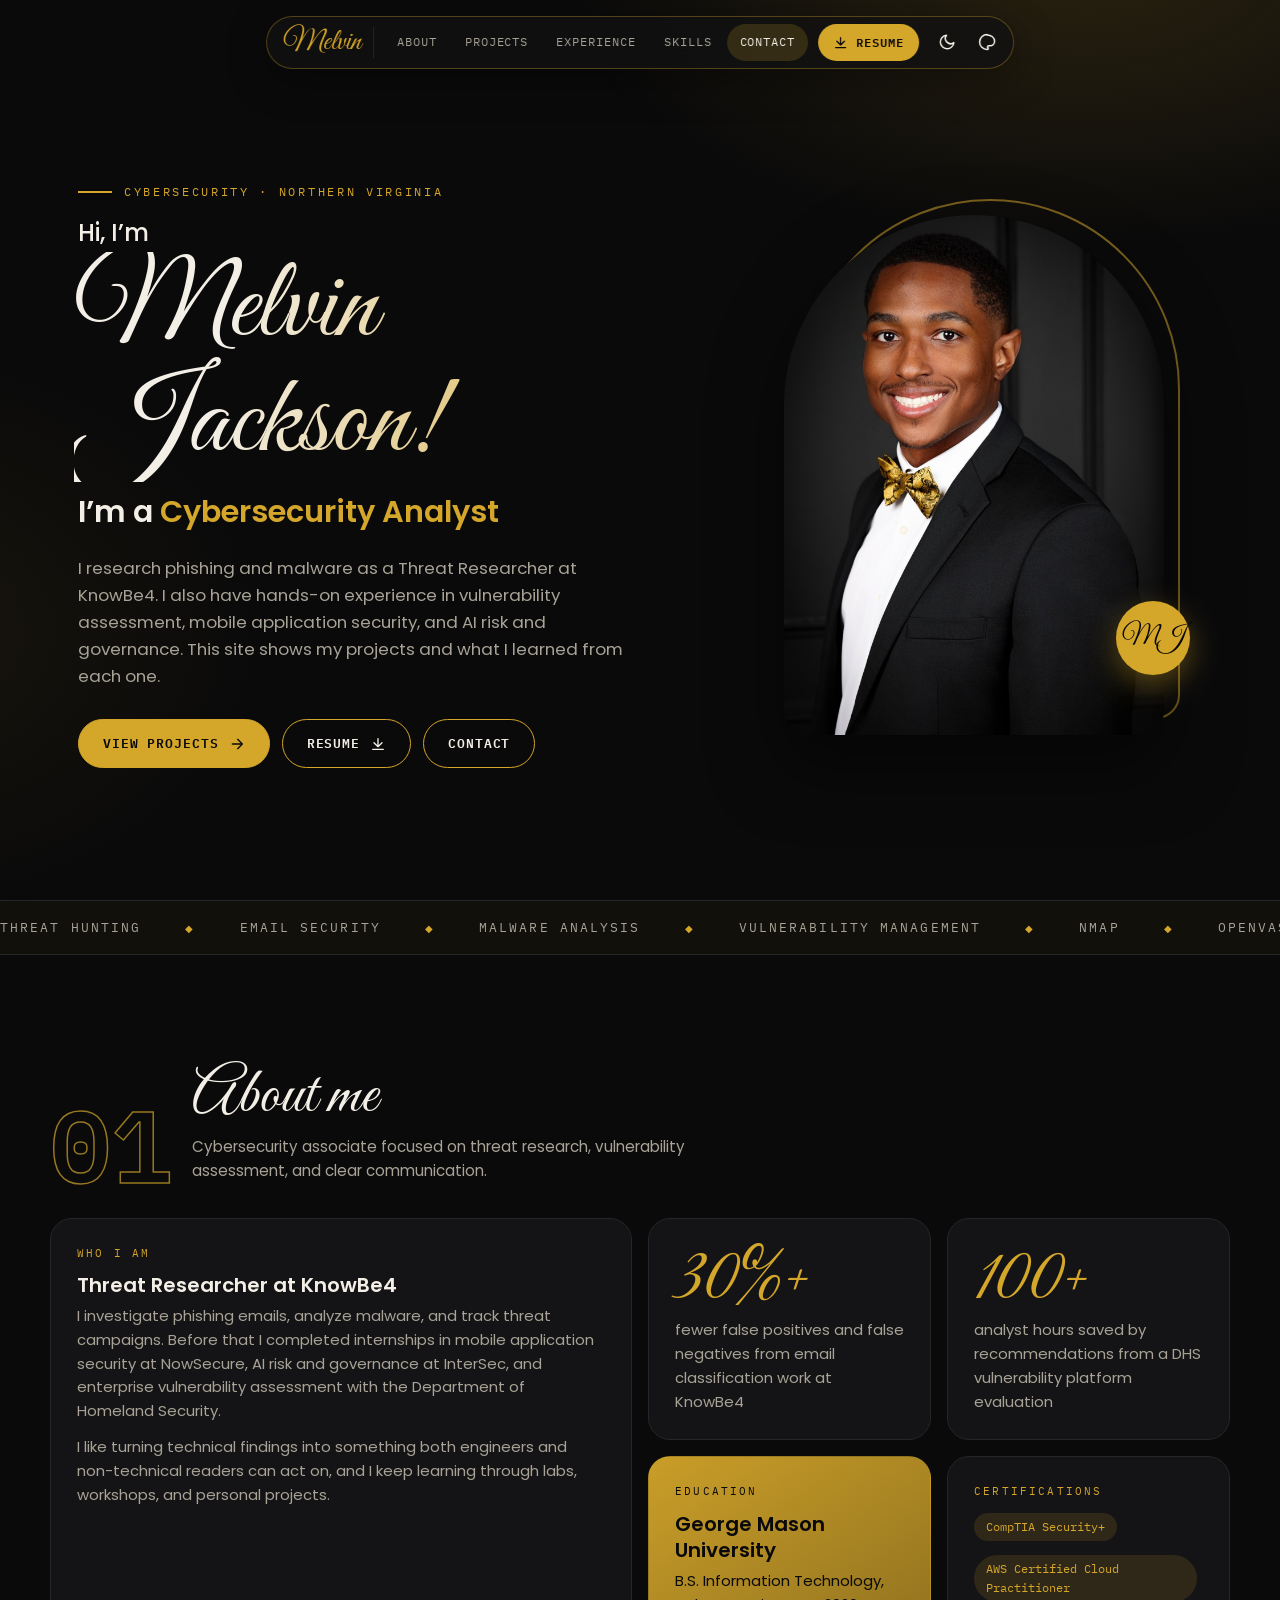
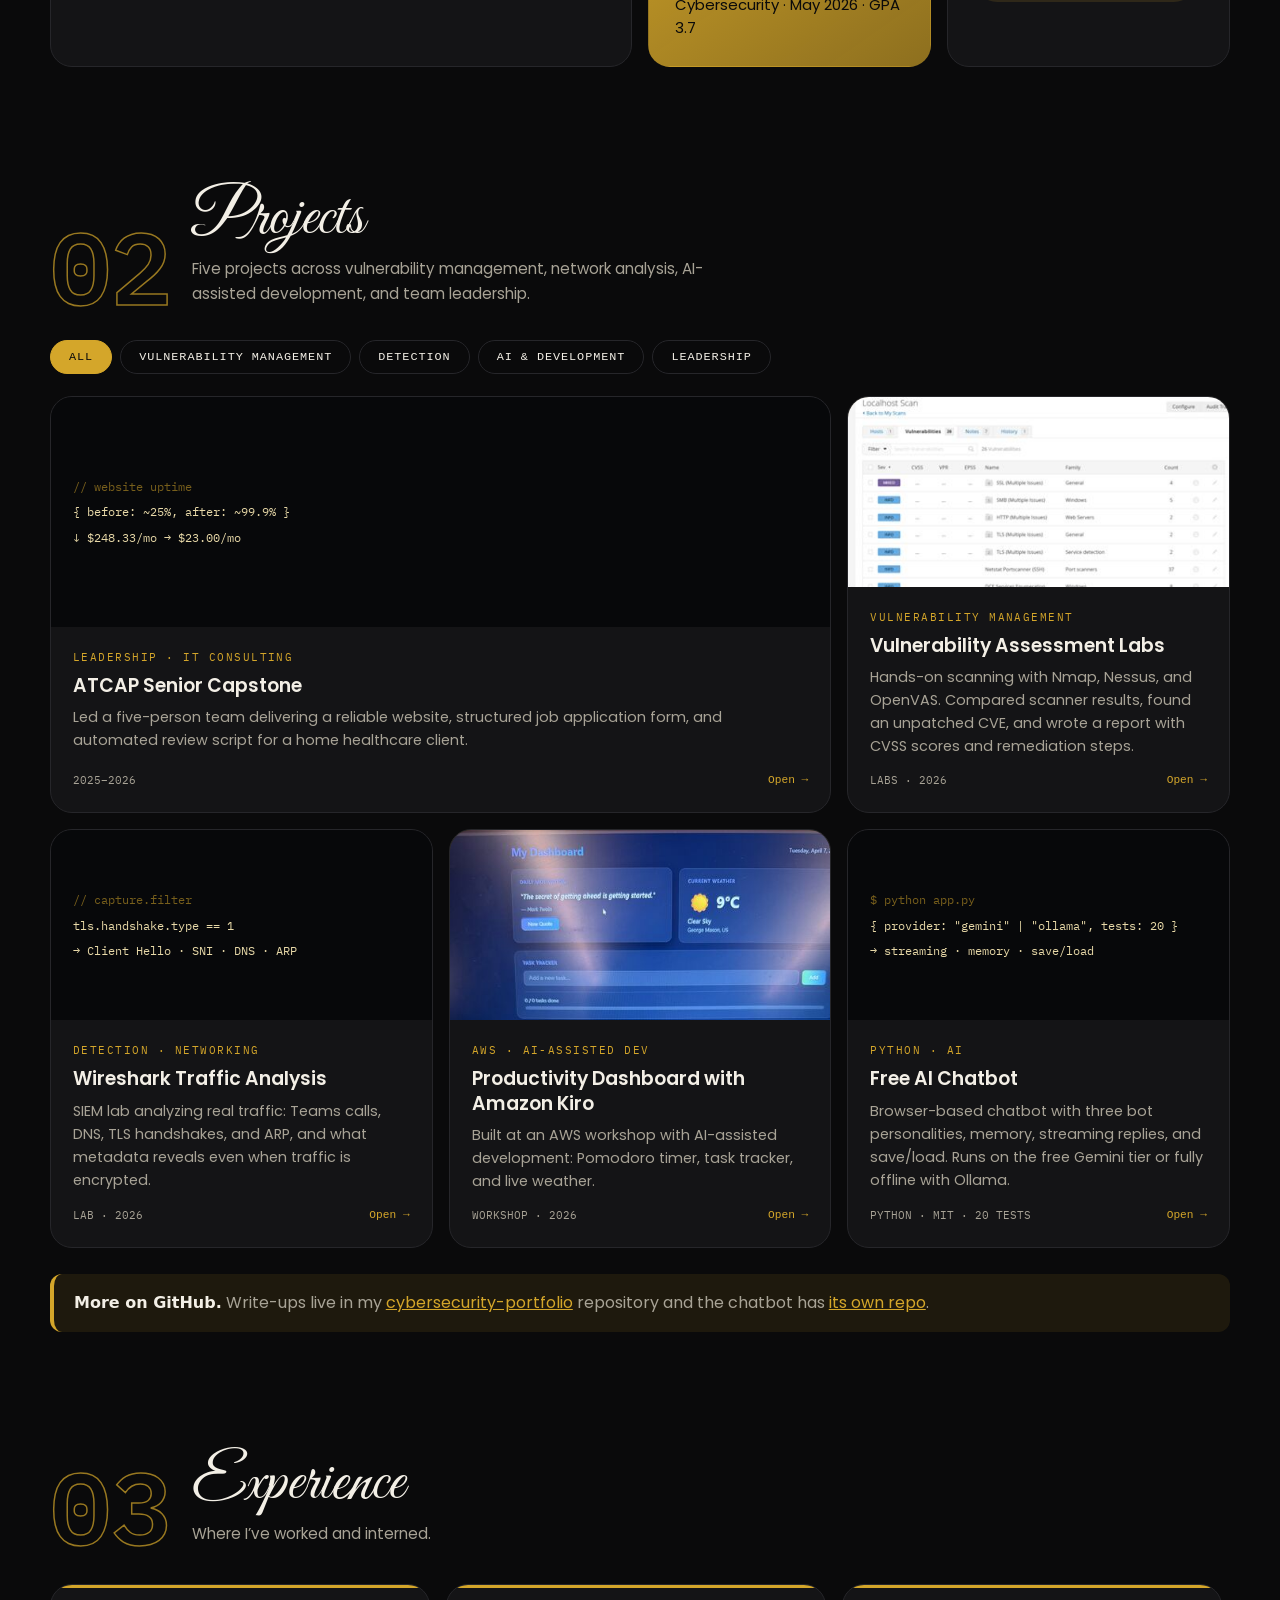
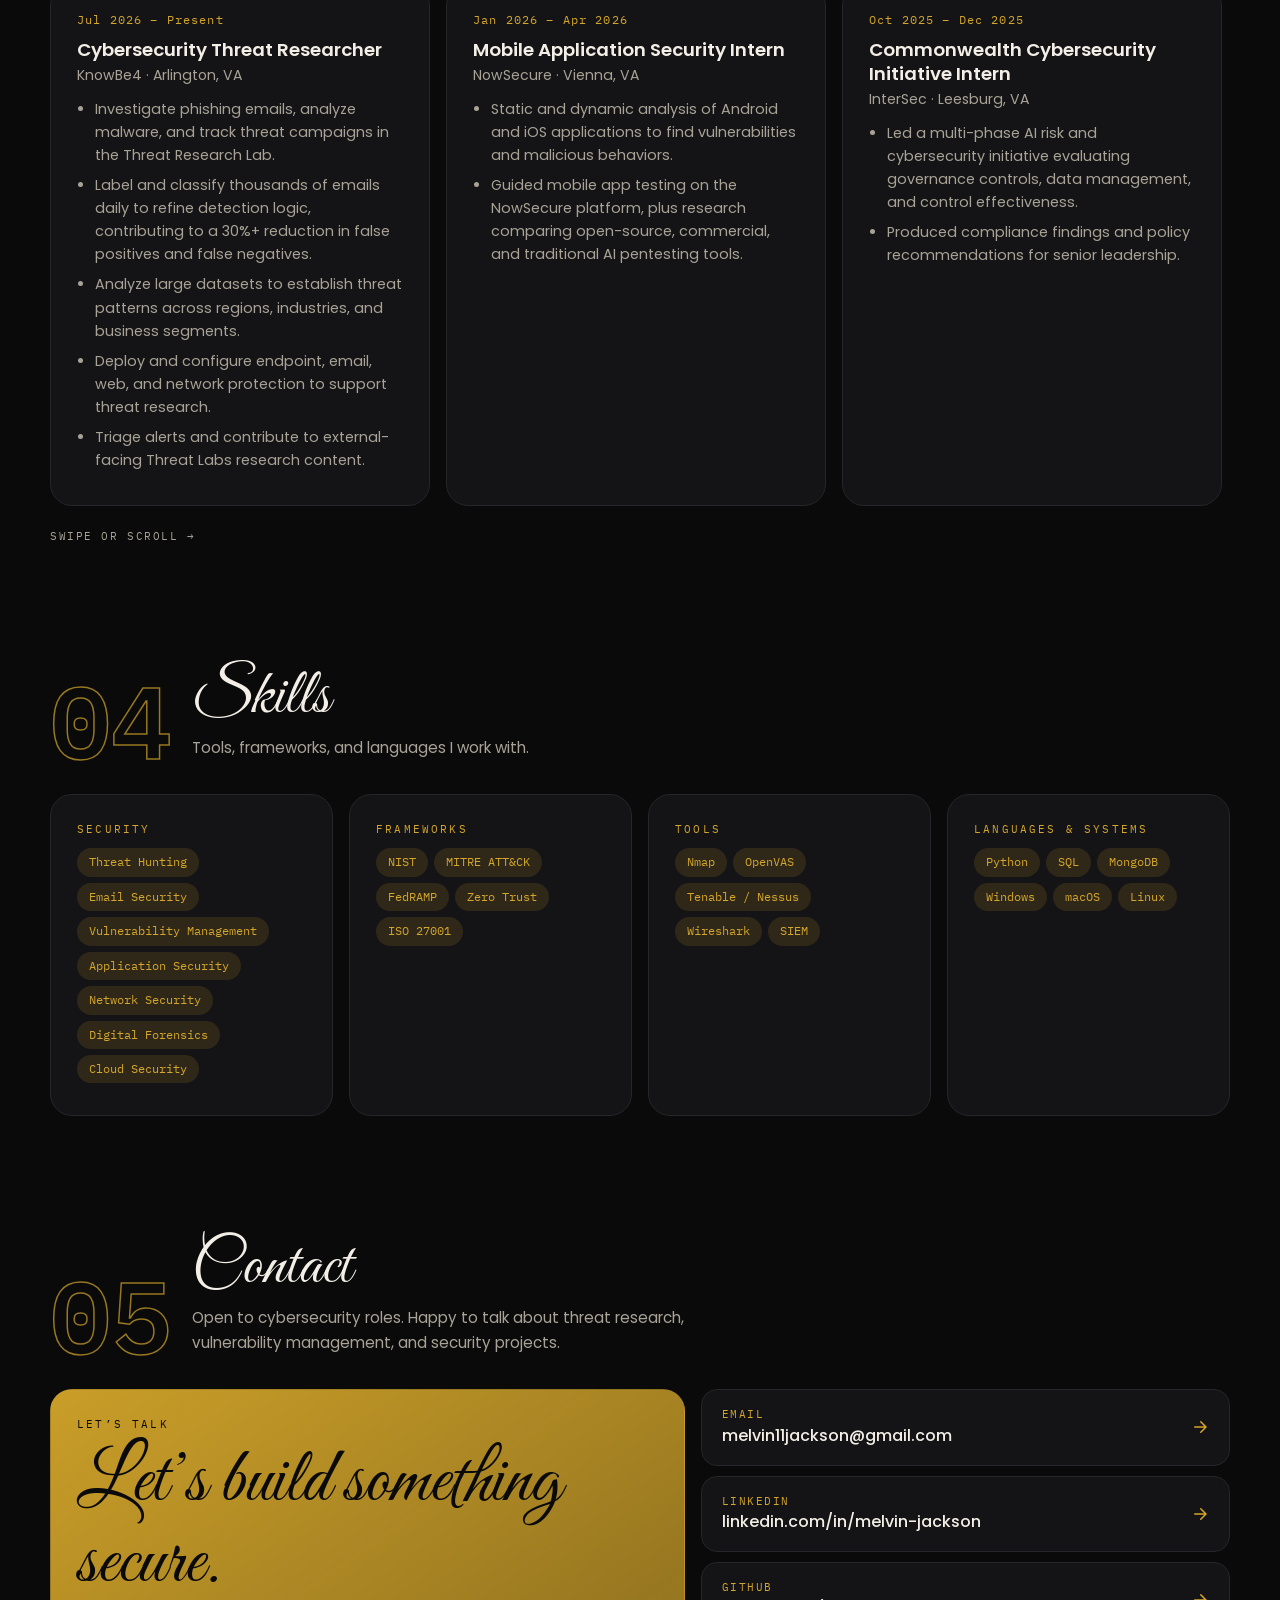
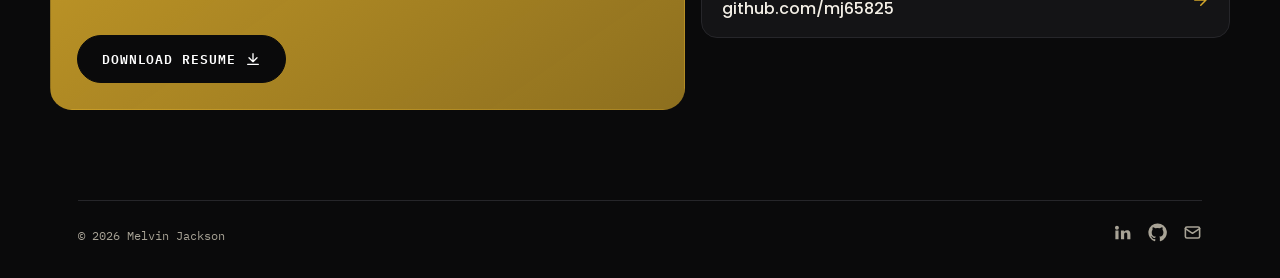
==== commit 5f3574ce: "New layout: floating nav, one-page bento design" ====
--- a/index.html
+++ b/index.html
@@ -11,55 +11,162 @@
 <link rel="preconnect" href="https://fonts.googleapis.com" />
 <link rel="preconnect" href="https://fonts.gstatic.com" crossorigin />
 <link href="https://fonts.googleapis.com/css2?family=Great+Vibes&family=IBM+Plex+Mono:wght@400;500;600&family=Poppins:wght@300;400;500;600;700&display=swap" rel="stylesheet" />
-<link rel="stylesheet" href="styles.css" />
+<link rel="stylesheet" href="styles.css?v=3" />
 <script>try{var d=document.documentElement,t=localStorage.getItem('theme'),c=localStorage.getItem('color');if(t)d.dataset.theme=t;if(c)d.dataset.color=c}catch(e){}</script>
 </head>
-<body>
+<body id="top">
 <a class="skip" href="#main">Skip to content</a>
-<button class="menu-toggle" id="menuToggle" aria-label="Open menu" aria-controls="sidebar"><svg viewBox="0 0 24 24" fill="none" stroke="currentColor" stroke-width="2.2" stroke-linecap="round"><path d="M4 6h16M4 12h16M4 18h16"/></svg></button>
-<aside class="sidebar" id="sidebar" aria-label="Primary">
-  <div class="sidebar__brand"><span class="sidebar__name">Melvin Jackson</span></div>
-  <nav class="sidebar__nav">
-<a href="index.html" class="sidebar__link is-active"><svg class="ic" viewBox="0 0 24 24" fill="none" stroke="currentColor" stroke-width="2" stroke-linecap="round" stroke-linejoin="round"><path d="M3 11l9-8 9 8"/><path d="M5 10v10h14V10"/></svg>Home</a>
-<a href="about.html" class="sidebar__link"><svg class="ic" viewBox="0 0 24 24" fill="none" stroke="currentColor" stroke-width="2" stroke-linecap="round" stroke-linejoin="round"><circle cx="12" cy="8" r="4"/><path d="M4 21c0-4 4-7 8-7s8 3 8 7"/></svg>About</a>
-<a href="experience.html" class="sidebar__link"><svg class="ic" viewBox="0 0 24 24" fill="none" stroke="currentColor" stroke-width="2" stroke-linecap="round" stroke-linejoin="round"><path d="M3 7h18v13H3z"/><path d="M8 7V4h8v3"/><path d="M3 13h18"/></svg>Experience</a>
-<a href="projects.html" class="sidebar__link"><svg class="ic" viewBox="0 0 24 24" fill="none" stroke="currentColor" stroke-width="2" stroke-linecap="round" stroke-linejoin="round"><path d="M3 4h6v6H3zM15 4h6v6h-6zM3 14h6v6H3zM15 14h6v6h-6z"/></svg>Projects</a>
-<a href="MelvinJackson_Cybersecurity_Resume.pdf" class="sidebar__link" download><svg class="ic" viewBox="0 0 24 24" fill="none" stroke="currentColor" stroke-width="2" stroke-linecap="round" stroke-linejoin="round"><path d="M14 3H6v18h12V7z"/><path d="M14 3v4h4"/><path d="M9 13h6M9 17h6"/></svg>Resume</a>
-<a href="contact.html" class="sidebar__link"><svg class="ic" viewBox="0 0 24 24" fill="none" stroke="currentColor" stroke-width="2" stroke-linecap="round" stroke-linejoin="round"><path d="M21 15a2 2 0 0 1-2 2H8l-5 4V5a2 2 0 0 1 2-2h14a2 2 0 0 1 2 2z"/></svg>Contact</a>
-  </nav>
-  <div class="sidebar__foot"><a class="icon-btn" href="https://www.linkedin.com/in/melvin-jackson/" aria-label="LinkedIn" target="_blank" rel="noopener"><svg viewBox="0 0 24 24" fill="currentColor"><path d="M4.98 3.5A2.5 2.5 0 1 1 5 8.5a2.5 2.5 0 0 1-.02-5zM3 9.5h4v11H3zm7 0h3.8v1.6h.06c.53-.9 1.83-1.9 3.77-1.9C21.3 9.2 22 11.5 22 14.3V20.5h-4v-5.5c0-1.32-.02-3-1.83-3-1.83 0-2.11 1.43-2.11 2.9v5.6h-4z"/></svg></a><a class="icon-btn" href="https://github.com/mj65825" aria-label="GitHub" target="_blank" rel="noopener"><svg viewBox="0 0 24 24" fill="currentColor"><path d="M12 .5a11.5 11.5 0 0 0-3.64 22.42c.58.11.79-.25.79-.56v-2c-3.2.7-3.87-1.36-3.87-1.36-.53-1.34-1.3-1.7-1.3-1.7-1.05-.72.08-.7.08-.7 1.17.08 1.78 1.2 1.78 1.2 1.04 1.77 2.72 1.26 3.38.96.1-.75.4-1.26.73-1.55-2.55-.29-5.24-1.28-5.24-5.68 0-1.25.45-2.28 1.19-3.08-.12-.29-.52-1.46.11-3.05 0 0 .97-.31 3.18 1.18a11 11 0 0 1 5.79 0c2.2-1.49 3.17-1.18 3.17-1.18.64 1.59.24 2.76.12 3.05.74.8 1.19 1.83 1.19 3.08 0 4.41-2.7 5.38-5.27 5.67.41.35.77 1.04.77 2.1v3.11c0 .31.21.68.8.56A11.5 11.5 0 0 0 12 .5z"/></svg></a><a class="icon-btn" href="mailto:melvin11jackson@gmail.com" aria-label="Email"><svg viewBox="0 0 24 24" fill="none" stroke="currentColor" stroke-width="2" stroke-linecap="round" stroke-linejoin="round"><rect x="3" y="5" width="18" height="14" rx="2"/><path d="M3 7l9 6 9-6"/></svg></a></div>
-</aside>
-<div class="utility">
-  <button class="util-btn" id="themeToggle" aria-label="Toggle light/dark"><svg viewBox="0 0 24 24" fill="none" stroke="currentColor" stroke-width="2" stroke-linecap="round" stroke-linejoin="round"><path d="M21 12.8A9 9 0 1 1 11.2 3a7 7 0 0 0 9.8 9.8z"/></svg></button>
-  <button class="util-btn" id="paletteToggle" aria-label="Theme color"><svg viewBox="0 0 24 24" fill="none" stroke="currentColor" stroke-width="2" stroke-linecap="round" stroke-linejoin="round"><path d="M12 2C6.5 2 2 6.5 2 12s4.5 10 10 10c1 0 1.5-.7 1.5-1.5 0-.4-.2-.8-.5-1-.3-.3-.5-.6-.5-1 0-.8.7-1.5 1.5-1.5H16c3.3 0 6-2.7 6-6 0-4.7-4.5-8.5-10-8.5z"/></svg></button>
+<header class="nav" role="banner">
+  <a class="nav__brand" href="index.html" aria-label="Home">Melvin</a>
+  <nav class="nav__links" aria-label="Primary"><a class="nav__link" data-sec="about" href="#about">About</a><a class="nav__link" data-sec="projects" href="#projects">Projects</a><a class="nav__link" data-sec="experience" href="#experience">Experience</a><a class="nav__link" data-sec="skills" href="#skills">Skills</a><a class="nav__link" data-sec="contact" href="#contact">Contact</a></nav>
+  <a class="nav__resume" href="MelvinJackson_Cybersecurity_Resume.pdf" download aria-label="Download resume"><svg viewBox="0 0 24 24" fill="none" stroke="currentColor" stroke-width="2" stroke-linecap="round" stroke-linejoin="round"><path d="M12 4v12M6 10l6 6 6-6M4 20h16"/></svg><span>Resume</span></a>
+  <div class="nav__tools">
+    <button class="tool" id="themeToggle" aria-label="Toggle light/dark"><svg viewBox="0 0 24 24" fill="none" stroke="currentColor" stroke-width="2" stroke-linecap="round" stroke-linejoin="round"><path d="M21 12.8A9 9 0 1 1 11.2 3a7 7 0 0 0 9.8 9.8z"/></svg></button>
+    <button class="tool" id="paletteToggle" aria-label="Theme color"><svg viewBox="0 0 24 24" fill="none" stroke="currentColor" stroke-width="2" stroke-linecap="round" stroke-linejoin="round"><path d="M12 2C6.5 2 2 6.5 2 12s4.5 10 10 10c1 0 1.5-.7 1.5-1.5 0-.4-.2-.8-.5-1-.3-.3-.5-.6-.5-1 0-.8.7-1.5 1.5-1.5H16c3.3 0 6-2.7 6-6 0-4.7-4.5-8.5-10-8.5z"/></svg></button>
+  </div>
   <div class="color-picker" id="colorPicker" role="group" aria-label="Accent color"><span class="color-picker__label">Theme</span><span class="swatch" data-color="gold" role="button" tabindex="0" aria-label="Gold"></span><span class="swatch" data-color="blue" role="button" tabindex="0" aria-label="Blue"></span><span class="swatch" data-color="teal" role="button" tabindex="0" aria-label="Teal"></span><span class="swatch" data-color="violet" role="button" tabindex="0" aria-label="Violet"></span><span class="swatch" data-color="rose" role="button" tabindex="0" aria-label="Rose"></span><span class="swatch" data-color="amber" role="button" tabindex="0" aria-label="Amber"></span></div>
-</div>
+</header>
 <main id="main">
+
+  <section class="wrap hero" id="home">
+    <div class="hero__text">
+      <div class="eyebrow">Cybersecurity &middot; Northern Virginia</div>
+      <p class="hero__hello">Hi, I&rsquo;m</p>
+      <h1 class="hero__name">Melvin Jackson!</h1>
+      <h2 class="hero__role">I&rsquo;m a <span class="accent">Cybersecurity Analyst</span></h2>
+      <p class="hero__lead">I research phishing and malware as a Threat Researcher at KnowBe4. I also have hands-on experience in vulnerability assessment, mobile application security, and AI risk and governance. This site shows my projects and what I learned from each one.</p>
+      <div class="ctas">
+        <a class="btn btn--primary" href="#projects">View Projects <svg viewBox="0 0 24 24" fill="none" stroke="currentColor" stroke-width="2" stroke-linecap="round" stroke-linejoin="round"><path d="M5 12h14M13 5l7 7-7 7"/></svg></a>
+        <a class="btn btn--ghost" href="MelvinJackson_Cybersecurity_Resume.pdf" download>Resume <svg viewBox="0 0 24 24" fill="none" stroke="currentColor" stroke-width="2" stroke-linecap="round" stroke-linejoin="round"><path d="M12 4v12M6 10l6 6 6-6M4 20h16"/></svg></a>
+        <a class="btn btn--ghost" href="#contact">Contact</a>
+      </div>
+    </div>
+    <div class="arch reveal">
+      <div class="arch__ring"></div>
+      <img class="arch__img" src="assets/headshot.jpg" alt="Portrait of Melvin Jackson" />
+      <div class="arch__dot" aria-hidden="true">MJ</div>
+    </div>
+  </section>
+
+  <div class="marquee" aria-hidden="true"><div class="marquee__track"><span>Threat Hunting</span><span>Email Security</span><span>Malware Analysis</span><span>Vulnerability Management</span><span>Nmap</span><span>OpenVAS</span><span>Tenable</span><span>Wireshark</span><span>MITRE ATT&amp;CK</span><span>NIST</span><span>FedRAMP</span><span>Zero Trust</span><span>ISO 27001</span><span>Python</span><span>SQL</span><span>Cloud Security</span><span>Threat Hunting</span><span>Email Security</span><span>Malware Analysis</span><span>Vulnerability Management</span><span>Nmap</span><span>OpenVAS</span><span>Tenable</span><span>Wireshark</span><span>MITRE ATT&amp;CK</span><span>NIST</span><span>FedRAMP</span><span>Zero Trust</span><span>ISO 27001</span><span>Python</span><span>SQL</span><span>Cloud Security</span></div></div>
+
+  <section class="wrap section" id="about">
+    <div class="sec-head"><span class="sec-num">01</span><div><h2 class="sec-title">About me</h2><p class="sec-sub">Cybersecurity associate focused on threat research, vulnerability assessment, and clear communication.</p></div></div>
+    <div class="bento">
+      <div class="tile span2 row2 reveal">
+        <div class="tile__label">Who I am</div>
+        <h3>Threat Researcher at KnowBe4</h3>
+        <p>I investigate phishing emails, analyze malware, and track threat campaigns. Before that I completed internships in mobile application security at NowSecure, AI risk and governance at InterSec, and enterprise vulnerability assessment with the Department of Homeland Security.</p>
+        <p style="margin-top:12px;">I like turning technical findings into something both engineers and non-technical readers can act on, and I keep learning through labs, workshops, and personal projects.</p>
+      </div>
+      <div class="tile reveal"><div class="stat">30%+</div><p>fewer false positives and false negatives from email classification work at KnowBe4</p></div>
+      <div class="tile reveal"><div class="stat">100+</div><p>analyst hours saved by recommendations from a DHS vulnerability platform evaluation</p></div>
+      <div class="tile tile--gold reveal"><div class="tile__label">Education</div><h3>George Mason University</h3><p>B.S. Information Technology, Cybersecurity &middot; May 2026 &middot; GPA 3.7</p></div>
+      <div class="tile reveal"><div class="tile__label">Certifications</div><div class="certs"><span class="chip">CompTIA Security+</span><span class="chip">AWS Certified Cloud Practitioner</span></div></div>
+    </div>
+  </section>
+
+  <section class="wrap section" id="projects">
+    <div class="sec-head"><span class="sec-num">02</span><div><h2 class="sec-title">Projects</h2><p class="sec-sub">Five projects across vulnerability management, network analysis, AI-assisted development, and team leadership.</p></div></div>
+    <div class="filter" role="tablist" aria-label="Filter projects">
+      <button class="filter__btn is-active" data-filter="all" role="tab" aria-selected="true">All</button>
+      <button class="filter__btn" data-filter="vuln" role="tab" aria-selected="false">Vulnerability Management</button>
+      <button class="filter__btn" data-filter="detection" role="tab" aria-selected="false">Detection</button>
+      <button class="filter__btn" data-filter="ai" role="tab" aria-selected="false">AI &amp; Development</button>
+      <button class="filter__btn" data-filter="leadership" role="tab" aria-selected="false">Leadership</button>
+    </div>
+    <div class="pgrid" id="proj-grid">
+        <a class="pcard reveal" href="projects/atcap-capstone.html" data-tags="leadership" aria-label="ATCAP Senior Capstone">
+          <div class="pcard__thumb pcard__thumb--code" aria-hidden="true"><div><div style="opacity:.55;">// website uptime</div><div class="ln">{ before: ~25%, after: ~99.9% }</div><div class="ln">&darr; $248.33/mo &rarr; $23.00/mo</div></div></div>
+          <div class="pcard__body">
+            <span class="pcard__tag">Leadership &middot; IT Consulting</span>
+            <h3 class="pcard__title">ATCAP Senior Capstone</h3>
+            <p class="pcard__desc">Led a five-person team delivering a reliable website, structured job application form, and automated review script for a home healthcare client.</p>
+            <div class="pcard__foot"><span>2025&ndash;2026</span><b>Open &rarr;</b></div>
+          </div>
+        </a>
+        <a class="pcard reveal" href="projects/vuln-labs.html" data-tags="vuln" aria-label="Vulnerability Assessment Labs">
+          <div class="pcard__thumb"><img src="assets/nessus-localhost-scan.jpg" alt="" loading="lazy"></div>
+          <div class="pcard__body">
+            <span class="pcard__tag">Vulnerability Management</span>
+            <h3 class="pcard__title">Vulnerability Assessment Labs</h3>
+            <p class="pcard__desc">Hands-on scanning with Nmap, Nessus, and OpenVAS. Compared scanner results, found an unpatched CVE, and wrote a report with CVSS scores and remediation steps.</p>
+            <div class="pcard__foot"><span>LABS &middot; 2026</span><b>Open &rarr;</b></div>
+          </div>
+        </a>
+        <a class="pcard reveal" href="projects/wireshark.html" data-tags="detection" aria-label="Wireshark Traffic Analysis">
+          <div class="pcard__thumb pcard__thumb--code" aria-hidden="true"><div><div style="opacity:.55;">// capture.filter</div><div class="ln">tls.handshake.type == 1</div><div class="ln">&rarr; Client Hello &middot; SNI &middot; DNS &middot; ARP</div></div></div>
+          <div class="pcard__body">
+            <span class="pcard__tag">Detection &middot; Networking</span>
+            <h3 class="pcard__title">Wireshark Traffic Analysis</h3>
+            <p class="pcard__desc">SIEM lab analyzing real traffic: Teams calls, DNS, TLS handshakes, and ARP, and what metadata reveals even when traffic is encrypted.</p>
+            <div class="pcard__foot"><span>LAB &middot; 2026</span><b>Open &rarr;</b></div>
+          </div>
+        </a>
+        <a class="pcard reveal" href="projects/kiro-dashboard.html" data-tags="ai" aria-label="Productivity Dashboard with Amazon Kiro">
+          <div class="pcard__thumb"><img src="assets/dashboard-pomodoro.jpg" alt="" loading="lazy"></div>
+          <div class="pcard__body">
+            <span class="pcard__tag">AWS &middot; AI-assisted dev</span>
+            <h3 class="pcard__title">Productivity Dashboard with Amazon Kiro</h3>
+            <p class="pcard__desc">Built at an AWS workshop with AI-assisted development: Pomodoro timer, task tracker, and live weather.</p>
+            <div class="pcard__foot"><span>WORKSHOP &middot; 2026</span><b>Open &rarr;</b></div>
+          </div>
+        </a>
+        <a class="pcard reveal" href="projects/ai-chatbot.html" data-tags="ai" aria-label="Free AI Chatbot">
+          <div class="pcard__thumb pcard__thumb--code" aria-hidden="true"><div><div style="opacity:.55;">$ python app.py</div><div class="ln">{ provider: "gemini" | "ollama", tests: 20 }</div><div class="ln">&rarr; streaming &middot; memory &middot; save/load</div></div></div>
+          <div class="pcard__body">
+            <span class="pcard__tag">Python &middot; AI</span>
+            <h3 class="pcard__title">Free AI Chatbot</h3>
+            <p class="pcard__desc">Browser-based chatbot with three bot personalities, memory, streaming replies, and save/load. Runs on the free Gemini tier or fully offline with Ollama.</p>
+            <div class="pcard__foot"><span>PYTHON &middot; MIT &middot; 20 TESTS</span><b>Open &rarr;</b></div>
+          </div>
+        </a>
+    </div>
+    <div class="callout" style="margin-top:26px;"><b>More on GitHub.</b> Write-ups live in my <a href="https://github.com/mj65825/cybersecurity-portfolio">cybersecurity-portfolio</a> repository and the chatbot has <a href="https://github.com/mj65825/ai-chatbot">its own repo</a>.</div>
+  </section>
+
+  <section class="wrap section" id="experience">
+    <div class="sec-head"><span class="sec-num">03</span><div><h2 class="sec-title">Experience</h2><p class="sec-sub">Where I&rsquo;ve worked and interned.</p></div></div>
+    <div class="scroller">
+      <article class="xp"><div class="xp__date">Jul 2026 &ndash; Present</div><h3 class="xp__role">Cybersecurity Threat Researcher</h3><div class="xp__org">KnowBe4 &middot; Arlington, VA</div><ul><li>Investigate phishing emails, analyze malware, and track threat campaigns in the Threat Research Lab.</li><li>Label and classify thousands of emails daily to refine detection logic, contributing to a 30%+ reduction in false positives and false negatives.</li><li>Analyze large datasets to establish threat patterns across regions, industries, and business segments.</li><li>Deploy and configure endpoint, email, web, and network protection to support threat research.</li><li>Triage alerts and contribute to external-facing Threat Labs research content.</li></ul></article>
+      <article class="xp"><div class="xp__date">Jan 2026 &ndash; Apr 2026</div><h3 class="xp__role">Mobile Application Security Intern</h3><div class="xp__org">NowSecure &middot; Vienna, VA</div><ul><li>Static and dynamic analysis of Android and iOS applications to find vulnerabilities and malicious behaviors.</li><li>Guided mobile app testing on the NowSecure platform, plus research comparing open-source, commercial, and traditional AI pentesting tools.</li></ul></article>
+      <article class="xp"><div class="xp__date">Oct 2025 &ndash; Dec 2025</div><h3 class="xp__role">Commonwealth Cybersecurity Initiative Intern</h3><div class="xp__org">InterSec &middot; Leesburg, VA</div><ul><li>Led a multi-phase AI risk and cybersecurity initiative evaluating governance controls, data management, and control effectiveness.</li><li>Produced compliance findings and policy recommendations for senior leadership.</li></ul></article>
+      <article class="xp"><div class="xp__date">Jun 2025 &ndash; Sep 2025</div><h3 class="xp__role">Vulnerability Assessment Team Intern</h3><div class="xp__org">Dept. of Homeland Security &middot; Ashburn, VA</div><ul><li>Ran enterprise vulnerability assessments with Nmap, OpenVAS, and Tenable.</li><li>Analyzed CVE and CVSS data to build risk-prioritized remediation queues.</li><li>Evaluated AI-enabled vulnerability management platforms and saved 100+ analyst hours.</li></ul></article>
+      <article class="xp"><div class="xp__date">Aug 2025 &ndash; May 2026</div><h3 class="xp__role">IT Consulting Capstone, Team Lead</h3><div class="xp__org">ATCAP Home Healthcare Solutions &middot; GMU</div><ul><li>Led a five-person team delivering three IT solutions for a healthcare client.</li><li>Website uptime went from about 25% to about 99.9%. <a href="projects/atcap-capstone.html">Read the case study</a>.</li></ul></article>
+    </div>
+    <p class="hint">Swipe or scroll &rarr;</p>
+  </section>
+
+  <section class="wrap section" id="skills">
+    <div class="sec-head"><span class="sec-num">04</span><div><h2 class="sec-title">Skills</h2><p class="sec-sub">Tools, frameworks, and languages I work with.</p></div></div>
+    <div class="bento">
+      <div class="tile reveal"><div class="tile__label">Security</div><span class="chip">Threat Hunting</span><span class="chip">Email Security</span><span class="chip">Vulnerability Management</span><span class="chip">Application Security</span><span class="chip">Network Security</span><span class="chip">Digital Forensics</span><span class="chip">Cloud Security</span></div>
+      <div class="tile reveal"><div class="tile__label">Frameworks</div><span class="chip">NIST</span><span class="chip">MITRE ATT&amp;CK</span><span class="chip">FedRAMP</span><span class="chip">Zero Trust</span><span class="chip">ISO 27001</span></div>
+      <div class="tile reveal"><div class="tile__label">Tools</div><span class="chip">Nmap</span><span class="chip">OpenVAS</span><span class="chip">Tenable / Nessus</span><span class="chip">Wireshark</span><span class="chip">SIEM</span></div>
+      <div class="tile reveal"><div class="tile__label">Languages &amp; systems</div><span class="chip">Python</span><span class="chip">SQL</span><span class="chip">MongoDB</span><span class="chip">Windows</span><span class="chip">macOS</span><span class="chip">Linux</span></div>
+    </div>
+  </section>
+
+  <section class="wrap section" id="contact">
+    <div class="sec-head"><span class="sec-num">05</span><div><h2 class="sec-title">Contact</h2><p class="sec-sub">Open to cybersecurity roles. Happy to talk about threat research, vulnerability management, and security projects.</p></div></div>
+    <div class="contact">
+      <div class="tile tile--gold reveal"><div class="tile__label">Let&rsquo;s talk</div><div class="contact__big">Let&rsquo;s build something secure.</div>
+        <div class="ctas"><a class="btn" style="background:#0a0a0b;color:#fff;border-color:#0a0a0b;" href="MelvinJackson_Cybersecurity_Resume.pdf" download>Download resume <svg viewBox="0 0 24 24" fill="none" stroke="currentColor" stroke-width="2" stroke-linecap="round" stroke-linejoin="round"><path d="M12 4v12M6 10l6 6 6-6M4 20h16"/></svg></a></div></div>
+      <div class="clinks reveal">
+        <a class="clink" href="mailto:melvin11jackson@gmail.com"><div><small>Email</small><span>melvin11jackson@gmail.com</span></div><svg viewBox="0 0 24 24" fill="none" stroke="currentColor" stroke-width="2" stroke-linecap="round" stroke-linejoin="round"><path d="M5 12h14M13 5l7 7-7 7"/></svg></a>
+        <a class="clink" href="https://www.linkedin.com/in/melvin-jackson/" target="_blank" rel="noopener"><div><small>LinkedIn</small><span>linkedin.com/in/melvin-jackson</span></div><svg viewBox="0 0 24 24" fill="none" stroke="currentColor" stroke-width="2" stroke-linecap="round" stroke-linejoin="round"><path d="M5 12h14M13 5l7 7-7 7"/></svg></a>
+        <a class="clink" href="https://github.com/mj65825" target="_blank" rel="noopener"><div><small>GitHub</small><span>github.com/mj65825</span></div><svg viewBox="0 0 24 24" fill="none" stroke="currentColor" stroke-width="2" stroke-linecap="round" stroke-linejoin="round"><path d="M5 12h14M13 5l7 7-7 7"/></svg></a>
+      </div>
+    </div>
+  </section>
   <div class="wrap">
-
-    <section class="hero" style="position:relative;">
-      <div class="hero-bg" aria-hidden="true"><div class="hero-bg__glow"></div><div class="hero-bg__glow hero-bg__glow--2"></div></div>
-      <div class="hero-flow">
-        <div class="hero__eyebrow">Cybersecurity &middot; Northern Virginia</div>
-        <h1 class="hero__hello">Hi, I&rsquo;m <span class="hero__name-script">Melvin Jackson!</span></h1>
-        <h2 class="hero__role">I&rsquo;m a <span class="accent">Cybersecurity Analyst</span></h2>
-        <p class="hero__lead">I research phishing and malware as a Threat Researcher at KnowBe4. I also have hands-on experience in vulnerability assessment, mobile application security, and AI risk and governance. This site shows my projects and what I learned from each one.</p>
-        <div class="badges"><span class="badge"><b>CompTIA</b> Security+</span><span class="badge"><b>AWS</b> Cloud Practitioner</span><span class="badge"><b>GMU</b> B.S. IT &middot; 3.7 GPA</span></div>
-        <div class="hero__ctas">
-          <a class="btn btn--primary" href="projects.html">View Projects <svg viewBox="0 0 24 24" fill="none" stroke="currentColor" stroke-width="2" stroke-linecap="round" stroke-linejoin="round"><path d="M5 12h14M13 5l7 7-7 7"/></svg></a>
-          <a class="btn btn--ghost" href="MelvinJackson_Cybersecurity_Resume.pdf" download>Resume <svg viewBox="0 0 24 24" fill="none" stroke="currentColor" stroke-width="2" stroke-linecap="round" stroke-linejoin="round"><path d="M12 4v12M6 10l6 6 6-6M4 20h16"/></svg></a>
-          <a class="btn btn--ghost" href="contact.html">Contact</a>
-        </div>
-      </div>
-      <div class="portrait-wrap reveal"><div class="portrait"><img class="portrait__img" src="assets/headshot.jpg" alt="Portrait of Melvin Jackson" /></div></div>
-    </section>
     <footer class="foot">
       <span>&copy; 2026 Melvin Jackson</span>
-      <div class="foot__social"><a class="" href="https://www.linkedin.com/in/melvin-jackson/" aria-label="LinkedIn" target="_blank" rel="noopener"><svg viewBox="0 0 24 24" fill="currentColor"><path d="M4.98 3.5A2.5 2.5 0 1 1 5 8.5a2.5 2.5 0 0 1-.02-5zM3 9.5h4v11H3zm7 0h3.8v1.6h.06c.53-.9 1.83-1.9 3.77-1.9C21.3 9.2 22 11.5 22 14.3V20.5h-4v-5.5c0-1.32-.02-3-1.83-3-1.83 0-2.11 1.43-2.11 2.9v5.6h-4z"/></svg></a><a class="" href="https://github.com/mj65825" aria-label="GitHub" target="_blank" rel="noopener"><svg viewBox="0 0 24 24" fill="currentColor"><path d="M12 .5a11.5 11.5 0 0 0-3.64 22.42c.58.11.79-.25.79-.56v-2c-3.2.7-3.87-1.36-3.87-1.36-.53-1.34-1.3-1.7-1.3-1.7-1.05-.72.08-.7.08-.7 1.17.08 1.78 1.2 1.78 1.2 1.04 1.77 2.72 1.26 3.38.96.1-.75.4-1.26.73-1.55-2.55-.29-5.24-1.28-5.24-5.68 0-1.25.45-2.28 1.19-3.08-.12-.29-.52-1.46.11-3.05 0 0 .97-.31 3.18 1.18a11 11 0 0 1 5.79 0c2.2-1.49 3.17-1.18 3.17-1.18.64 1.59.24 2.76.12 3.05.74.8 1.19 1.83 1.19 3.08 0 4.41-2.7 5.38-5.27 5.67.41.35.77 1.04.77 2.1v3.11c0 .31.21.68.8.56A11.5 11.5 0 0 0 12 .5z"/></svg></a><a class="" href="mailto:melvin11jackson@gmail.com" aria-label="Email"><svg viewBox="0 0 24 24" fill="none" stroke="currentColor" stroke-width="2" stroke-linecap="round" stroke-linejoin="round"><rect x="3" y="5" width="18" height="14" rx="2"/><path d="M3 7l9 6 9-6"/></svg></a></div>
+      <div class="foot__social"><a href="https://www.linkedin.com/in/melvin-jackson/" aria-label="LinkedIn" target="_blank" rel="noopener"><svg viewBox="0 0 24 24" fill="currentColor"><path d="M4.98 3.5A2.5 2.5 0 1 1 5 8.5a2.5 2.5 0 0 1-.02-5zM3 9.5h4v11H3zm7 0h3.8v1.6h.06c.53-.9 1.83-1.9 3.77-1.9C21.3 9.2 22 11.5 22 14.3V20.5h-4v-5.5c0-1.32-.02-3-1.83-3-1.83 0-2.11 1.43-2.11 2.9v5.6h-4z"/></svg></a><a href="https://github.com/mj65825" aria-label="GitHub" target="_blank" rel="noopener"><svg viewBox="0 0 24 24" fill="currentColor"><path d="M12 .5a11.5 11.5 0 0 0-3.64 22.42c.58.11.79-.25.79-.56v-2c-3.2.7-3.87-1.36-3.87-1.36-.53-1.34-1.3-1.7-1.3-1.7-1.05-.72.08-.7.08-.7 1.17.08 1.78 1.2 1.78 1.2 1.04 1.77 2.72 1.26 3.38.96.1-.75.4-1.26.73-1.55-2.55-.29-5.24-1.28-5.24-5.68 0-1.25.45-2.28 1.19-3.08-.12-.29-.52-1.46.11-3.05 0 0 .97-.31 3.18 1.18a11 11 0 0 1 5.79 0c2.2-1.49 3.17-1.18 3.17-1.18.64 1.59.24 2.76.12 3.05.74.8 1.19 1.83 1.19 3.08 0 4.41-2.7 5.38-5.27 5.67.41.35.77 1.04.77 2.1v3.11c0 .31.21.68.8.56A11.5 11.5 0 0 0 12 .5z"/></svg></a><a href="mailto:melvin11jackson@gmail.com" aria-label="Email"><svg viewBox="0 0 24 24" fill="none" stroke="currentColor" stroke-width="2" stroke-linecap="round" stroke-linejoin="round"><rect x="3" y="5" width="18" height="14" rx="2"/><path d="M3 7l9 6 9-6"/></svg></a></div>
     </footer>
   </div>
 </main>
 <button class="to-top" id="toTop" aria-label="Back to top"><svg viewBox="0 0 24 24" fill="none" stroke="currentColor" stroke-width="2.4" stroke-linecap="round" stroke-linejoin="round"><path d="M5 15l7-7 7 7"/></svg></button>
-<script src="main.js"></script>
+<script src="main.js?v=3"></script>
 </body>
 </html>
--- a/styles.css
+++ b/styles.css
@@ -1,12 +1,10 @@
 :root{
   --accent:#D4A62A; --accent-rgb:212,166,42;
-  --bg:#0b0b0c; --bg2:#101012; --panel:#151517; --line:#2a2a2d; --text:#f3efe6; --muted:#a8a396;
-  --sidebar-w:260px; --radius:16px;
+  --bg:#0a0a0b; --bg2:#111113; --panel:#141416; --line:#26262a; --text:#f3efe6; --muted:#a8a396;
   --script:"Great Vibes",cursive; --mono:"IBM Plex Mono",monospace; --sans:"Poppins",system-ui,sans-serif;
+  --r:22px;
 }
-:root[data-theme="light"]{
-  --bg:#f7f3ea; --bg2:#fffdf8; --panel:#ffffff; --line:#e6dfcf; --text:#17150f; --muted:#625c4c;
-}
+:root[data-theme="light"]{--bg:#f6f2e8;--bg2:#fffdf8;--panel:#ffffff;--line:#e4dcc9;--text:#17150f;--muted:#625c4c}
 :root[data-theme="light"][data-color="gold"]{--accent:#A67C00;--accent-rgb:166,124,0}
 :root[data-color="blue"]{--accent:#1E88E5;--accent-rgb:30,136,229}
 :root[data-color="teal"]{--accent:#14b8a6;--accent-rgb:20,184,166}
@@ -14,196 +12,178 @@
 :root[data-color="rose"]{--accent:#f43f5e;--accent-rgb:244,63,94}
 :root[data-color="amber"]{--accent:#f59e0b;--accent-rgb:245,158,11}
 *{box-sizing:border-box;margin:0;padding:0}
-html{scroll-behavior:smooth}
-body{font-family:var(--sans);background:var(--bg);color:var(--text);line-height:1.6;transition:background .3s,color .3s}
+html{scroll-behavior:smooth;scroll-padding-top:90px}
+body{font-family:var(--sans);background:var(--bg);color:var(--text);line-height:1.6;transition:background .3s,color .3s;overflow-x:hidden}
+body::before{content:"";position:fixed;inset:0;pointer-events:none;z-index:0;background:radial-gradient(900px 500px at 85% -5%,rgba(var(--accent-rgb),.16),transparent 60%),radial-gradient(700px 500px at -10% 70%,rgba(var(--accent-rgb),.08),transparent 60%)}
 a{color:inherit;text-decoration:none}
 img{max-width:100%;display:block}
 .accent{color:var(--accent)}
-.skip{position:absolute;left:-999px;top:8px;background:var(--accent);color:#fff;padding:8px 14px;border-radius:8px;z-index:100}
+.skip{position:absolute;left:-999px;top:8px;background:var(--accent);color:#000;padding:8px 14px;border-radius:8px;z-index:200}
 .skip:focus{left:8px}
 
-/* sidebar */
-.sidebar{position:fixed;inset:0 auto 0 0;width:var(--sidebar-w);background:var(--bg2);border-right:1px solid var(--line);display:flex;flex-direction:column;padding:28px 22px;z-index:50;transition:transform .3s}
-.sidebar__brand{position:relative;padding:22px 14px;margin-bottom:34px}
-.sidebar__brand::before,.sidebar__brand::after{content:"";position:absolute;width:24px;height:24px;border:2px solid var(--accent)}
-.sidebar__brand::before{left:0;top:0;border-right:0;border-bottom:0}
-.sidebar__brand::after{right:0;bottom:0;border-left:0;border-top:0}
-.sidebar__name{font-family:var(--script);font-size:2.6rem;line-height:1;display:block;text-align:center}
-.sidebar__nav{display:flex;flex-direction:column;gap:6px;flex:1}
-.sidebar__link{display:flex;align-items:center;gap:14px;padding:12px 14px;border-radius:10px;font-weight:500;color:var(--text);border-left:3px solid transparent;transition:background .2s}
-.sidebar__link .ic{width:20px;height:20px;color:var(--accent);flex:none}
-.sidebar__link:hover{background:rgba(var(--accent-rgb),.1)}
-.sidebar__link.is-active{border-left-color:var(--accent);background:linear-gradient(90deg,rgba(var(--accent-rgb),.22),transparent)}
-.sidebar__foot{display:flex;justify-content:center;gap:12px;padding-top:20px;border-top:1px solid var(--line)}
-.icon-btn{width:42px;height:42px;border-radius:50%;border:1px solid var(--line);display:grid;place-items:center;background:var(--panel);transition:.2s}
-.icon-btn:hover{border-color:var(--accent);color:var(--accent)}
-.icon-btn svg{width:18px;height:18px}
-.menu-toggle{display:none;position:fixed;left:14px;top:14px;z-index:60;width:44px;height:44px;border-radius:12px;border:1px solid var(--line);background:var(--bg2);color:var(--text);place-items:center;cursor:pointer}
-.menu-toggle svg{width:22px;height:22px}
-
-/* utility */
-.utility{position:fixed;right:22px;top:20px;z-index:40;display:flex;flex-direction:column;align-items:flex-end;gap:10px}
-.util-btn{width:46px;height:46px;border-radius:50%;border:1px solid var(--line);background:var(--panel);color:var(--text);display:grid;place-items:center;cursor:pointer;transition:.2s}
-.util-btn:hover{border-color:var(--accent);color:var(--accent)}
-.util-btn svg{width:20px;height:20px}
-.color-picker{display:none;align-items:center;gap:10px;background:var(--panel);border:1px solid var(--line);border-radius:30px;padding:8px 14px}
+/* ---------- floating pill nav ---------- */
+.nav{position:fixed;top:16px;left:50%;transform:translateX(-50%);z-index:100;display:flex;align-items:center;gap:6px;padding:7px 8px 7px 16px;border-radius:60px;background:rgba(var(--accent-rgb),.06);background-color:color-mix(in srgb,var(--bg2) 78%,transparent);backdrop-filter:blur(16px);-webkit-backdrop-filter:blur(16px);border:1px solid rgba(var(--accent-rgb),.35);box-shadow:0 10px 40px rgba(0,0,0,.35);max-width:calc(100vw - 20px)}
+.nav__brand{font-family:var(--script);font-size:1.9rem;line-height:1;padding:0 12px 0 0;margin-right:4px;border-right:1px solid var(--line);color:var(--accent);white-space:nowrap}
+.nav__links{display:flex;align-items:center;gap:2px;overflow-x:auto;scrollbar-width:none}
+.nav__links::-webkit-scrollbar{display:none}
+.nav__link{font-family:var(--mono);font-size:.74rem;letter-spacing:.08em;text-transform:uppercase;padding:9px 13px;border-radius:40px;white-space:nowrap;color:var(--muted);transition:.2s}
+.nav__link:hover{color:var(--text)}
+.nav__link.is-active{color:var(--text);background:rgba(var(--accent-rgb),.18)}
+.nav__resume{display:inline-flex;align-items:center;gap:8px;font-family:var(--mono);font-size:.74rem;letter-spacing:.08em;text-transform:uppercase;font-weight:600;padding:9px 15px;border-radius:40px;background:var(--accent);color:#0a0a0b;white-space:nowrap;margin-left:4px}
+:root[data-theme="light"] .nav__resume{color:#fff}
+.nav__resume svg{width:15px;height:15px}
+.nav__tools{display:flex;gap:4px;margin-left:4px}
+.tool{width:36px;height:36px;border-radius:50%;border:0;background:transparent;color:var(--text);display:grid;place-items:center;cursor:pointer;transition:.2s}
+.tool:hover{background:rgba(var(--accent-rgb),.18);color:var(--accent)}
+.tool svg{width:18px;height:18px}
+.color-picker{display:none;position:absolute;top:calc(100% + 10px);right:0;align-items:center;gap:10px;background:var(--bg2);border:1px solid rgba(var(--accent-rgb),.35);border-radius:40px;padding:9px 16px;box-shadow:0 10px 30px rgba(0,0,0,.35)}
 .color-picker.open{display:flex}
-.color-picker__label{font-size:.75rem;color:var(--muted);font-family:var(--mono);text-transform:uppercase;letter-spacing:.08em}
+.color-picker__label{font-size:.7rem;color:var(--muted);font-family:var(--mono);text-transform:uppercase;letter-spacing:.1em}
 .swatch{width:22px;height:22px;border-radius:50%;cursor:pointer;border:2px solid transparent;outline-offset:2px}
 .swatch.is-active{border-color:var(--text)}
 .swatch[data-color=gold]{background:#D4A62A}.swatch[data-color=blue]{background:#1E88E5}.swatch[data-color=teal]{background:#14b8a6}.swatch[data-color=violet]{background:#8b5cf6}.swatch[data-color=rose]{background:#f43f5e}.swatch[data-color=amber]{background:#f59e0b}
 
-/* layout */
-main{margin-left:var(--sidebar-w);min-height:100vh}
-.wrap{max-width:1040px;margin:0 auto;padding:56px 90px 30px 40px}
-.reveal{opacity:0;transform:translateY(18px);transition:opacity .6s,transform .6s}
+/* ---------- layout ---------- */
+main{position:relative;z-index:1}
+.wrap{max-width:1180px;margin:0 auto;padding:0 28px}
+.reveal{opacity:0;transform:translateY(22px);transition:opacity .7s,transform .7s}
 .reveal.in{opacity:1;transform:none}
 
-/* hero */
-.hero{display:grid;grid-template-columns:1.25fr 1fr;gap:40px;align-items:center;min-height:78vh}
-.hero-bg{position:absolute;inset:0;pointer-events:none;overflow:hidden;z-index:0}
-.hero-bg__glow{position:absolute;width:420px;height:420px;border-radius:50%;background:radial-gradient(circle,rgba(var(--accent-rgb),.28),transparent 70%);right:-60px;top:10%;filter:blur(20px)}
-.hero-bg__glow--2{left:-120px;top:60%;width:320px;height:320px;opacity:.6}
-.hero-flow,.portrait{position:relative;z-index:1}
-.hero__eyebrow,.h-eyebrow{font-family:var(--mono);font-size:.78rem;letter-spacing:.2em;text-transform:uppercase;color:var(--accent);margin-bottom:6px}
-.hero__hello{font-weight:500;font-size:1.5rem;margin-bottom:0}
-.hero__name-script,.h-title{font-family:var(--script);font-weight:400}
-.hero__name-script{display:block;font-size:clamp(3.4rem,7vw,5.4rem);line-height:1.05;margin:2px 0 6px}
-.hero__role{font-weight:600;font-size:clamp(1.4rem,2.6vw,2rem);margin-bottom:16px}
+/* ---------- hero ---------- */
+.hero{display:grid;grid-template-columns:1.15fr .85fr;gap:50px;align-items:center;min-height:100vh;padding-top:100px;padding-bottom:50px}
+.eyebrow{font-family:var(--mono);font-size:.76rem;letter-spacing:.22em;text-transform:uppercase;color:var(--accent);display:flex;align-items:center;gap:12px;margin-bottom:12px}
+.eyebrow::before{content:"";width:34px;height:2px;background:var(--accent)}
+.hero__hello{font-size:1.5rem;font-weight:500}
+.hero__name{display:block;font-family:var(--script);font-weight:400;font-size:clamp(4rem,9vw,7.6rem);line-height:1;margin:0 0 6px -4px;background:linear-gradient(100deg,var(--text) 25%,var(--accent));-webkit-background-clip:text;background-clip:text;color:transparent;padding-right:.15em}
+.hero__role{font-size:clamp(1.3rem,2.4vw,1.9rem);font-weight:600;margin-bottom:18px}
 .hero__lead{color:var(--muted);font-size:1.05rem;max-width:560px}
-.hero__ctas{display:flex;flex-wrap:wrap;gap:12px;margin-top:28px}
-.btn{display:inline-flex;align-items:center;gap:10px;padding:12px 22px;border-radius:30px;font-weight:600;font-size:.95rem;border:1.5px solid var(--accent);transition:.2s;cursor:pointer;font-family:inherit}
-.btn svg{width:18px;height:18px}
-.btn--primary{background:var(--accent);color:#fff}
-.btn--primary:hover{filter:brightness(1.1);transform:translateY(-2px)}
-.btn--ghost{background:transparent;color:var(--text)}
-.btn--ghost:hover{background:rgba(var(--accent-rgb),.12)}
-.portrait{justify-self:center;width:min(100%,360px);aspect-ratio:3/4;border-radius:26px;overflow:hidden;border:2px solid rgba(var(--accent-rgb),.55);box-shadow:0 0 0 8px rgba(var(--accent-rgb),.1),0 24px 60px rgba(0,0,0,.4)}
-.portrait__img{width:100%;height:100%;object-fit:cover;object-position:center 20%}
-.badges{display:flex;flex-wrap:wrap;gap:10px;margin-top:22px}
-.badge{font-family:var(--mono);font-size:.78rem;padding:6px 12px;border-radius:20px;border:1px solid var(--line);background:var(--panel)}
-.badge b{color:var(--accent);font-weight:600}
+.ctas{display:flex;flex-wrap:wrap;gap:12px;margin-top:30px}
+.btn{display:inline-flex;align-items:center;gap:10px;padding:13px 24px;border-radius:50px;font-family:var(--mono);font-weight:600;font-size:.8rem;letter-spacing:.07em;text-transform:uppercase;border:1.5px solid var(--accent);transition:.2s;cursor:pointer}
+.btn svg{width:16px;height:16px}
+.btn--primary{background:var(--accent);color:#0a0a0b}
+:root[data-theme="light"] .btn--primary{color:#fff}
+.btn--primary:hover{transform:translateY(-3px);box-shadow:0 12px 26px rgba(var(--accent-rgb),.35)}
+.btn--ghost:hover{background:rgba(var(--accent-rgb),.14)}
+.arch{position:relative;justify-self:center;width:min(100%,380px);aspect-ratio:3/4.1}
+.arch__ring{position:absolute;inset:-16px -16px 16px 16px;border:2px solid rgba(var(--accent-rgb),.55);border-radius:190px 190px 24px 24px}
+.arch__img{position:relative;width:100%;height:100%;object-fit:cover;object-position:center 18%;border-radius:190px 190px 24px 24px;box-shadow:0 30px 70px rgba(0,0,0,.5)}
+.arch__dot{position:absolute;width:74px;height:74px;border-radius:50%;background:var(--accent);right:-26px;bottom:60px;display:grid;place-items:center;color:#0a0a0b;font-family:var(--script);font-size:1.7rem;box-shadow:0 10px 30px rgba(var(--accent-rgb),.4)}
+:root[data-theme="light"] .arch__dot{color:#fff}
 
-/* headings */
-.h-block{margin-bottom:28px}
-.h-title{font-size:clamp(2.8rem,5vw,4rem);line-height:1.1}
-.h-rule{width:70px;height:4px;border-radius:4px;background:var(--accent);margin-top:6px}
-h2.sec{font-size:1.35rem;font-weight:600;margin:38px 0 14px;display:flex;align-items:center;gap:12px}
+/* ---------- marquee ---------- */
+.marquee{overflow:hidden;border-block:1px solid var(--line);padding:16px 0;background:rgba(var(--accent-rgb),.04);position:relative;z-index:1}
+.marquee__track{display:flex;gap:44px;width:max-content;animation:slide 38s linear infinite;font-family:var(--mono);font-size:.82rem;letter-spacing:.16em;text-transform:uppercase;color:var(--muted)}
+.marquee__track span::after{content:"\25C6";color:var(--accent);margin-left:44px;font-size:.6rem}
+@keyframes slide{to{transform:translateX(-50%)}}
+
+/* ---------- section heads ---------- */
+.section{padding:110px 0 10px}
+.sec-head{display:flex;align-items:flex-end;gap:20px;margin-bottom:34px}
+.sec-num{font-family:var(--mono);font-weight:600;font-size:clamp(3.6rem,8vw,6.5rem);line-height:.8;color:transparent;-webkit-text-stroke:1.5px rgba(var(--accent-rgb),.7)}
+.sec-title{font-family:var(--script);font-weight:400;font-size:clamp(2.6rem,5vw,4rem);line-height:1}
+.sec-sub{color:var(--muted);max-width:520px;margin-top:6px;font-size:.95rem}
+
+/* ---------- bento tiles ---------- */
+.bento{display:grid;grid-template-columns:repeat(4,1fr);gap:16px}
+.tile{position:relative;background:var(--panel);border:1px solid var(--line);border-radius:var(--r);padding:26px;overflow:hidden;transition:border-color .25s,transform .25s}
+.tile::before{content:"";position:absolute;inset:0;background:radial-gradient(320px circle at var(--mx,50%) var(--my,0%),rgba(var(--accent-rgb),.16),transparent 60%);opacity:0;transition:opacity .25s;pointer-events:none}
+.tile:hover{border-color:rgba(var(--accent-rgb),.6)}
+.tile:hover::before{opacity:1}
+.tile > *{position:relative}
+.span2{grid-column:span 2}.span4{grid-column:span 4}.row2{grid-row:span 2}
+.tile__label{font-family:var(--mono);font-size:.68rem;letter-spacing:.2em;text-transform:uppercase;color:var(--accent);margin-bottom:10px}
+.tile h3{font-size:1.25rem;font-weight:600;line-height:1.3;margin-bottom:6px}
+.tile p{color:var(--muted);font-size:.93rem}
+.stat{font-family:var(--script);font-size:clamp(3.4rem,6vw,4.6rem);line-height:1;color:var(--accent)}
+.tile--gold{background:linear-gradient(145deg,rgba(var(--accent-rgb),.95),rgba(var(--accent-rgb),.65));border-color:transparent;color:#0a0a0b}
+.tile--gold .tile__label,.tile--gold p,.tile--gold h3{color:#0a0a0b}
+.tile--gold::before{display:none}
+.certs{display:flex;flex-wrap:wrap;gap:8px;margin-top:12px}
+.chip{font-family:var(--mono);font-size:.72rem;padding:5px 12px;border-radius:30px;background:rgba(var(--accent-rgb),.14);color:var(--accent);display:inline-block}
+.tile .chip{margin:0 6px 6px 0}
+
+/* ---------- projects ---------- */
+.filter{display:flex;flex-wrap:wrap;gap:8px;margin-bottom:22px}
+.filter__btn{padding:9px 18px;border-radius:40px;border:1px solid var(--line);background:transparent;color:var(--text);font:500 .74rem var(--mono);letter-spacing:.08em;text-transform:uppercase;cursor:pointer;transition:.2s}
+.filter__btn:hover{border-color:var(--accent)}
+.filter__btn.is-active{background:var(--accent);border-color:var(--accent);color:#0a0a0b}
+:root[data-theme="light"] .filter__btn.is-active{color:#fff}
+.pgrid{display:grid;grid-template-columns:repeat(6,1fr);gap:16px}
+.pcard{grid-column:span 2;display:flex;flex-direction:column;background:var(--panel);border:1px solid var(--line);border-radius:var(--r);overflow:hidden;position:relative;transition:transform .25s,border-color .25s}
+.pcard:nth-child(1){grid-column:span 4}
+.pcard:hover{transform:translateY(-6px);border-color:rgba(var(--accent-rgb),.65)}
+.pcard.hide{display:none}
+.pcard__thumb{height:190px;overflow:hidden;background:linear-gradient(135deg,rgba(var(--accent-rgb),.25),rgba(var(--accent-rgb),.04))}
+.pcard:nth-child(1) .pcard__thumb{height:230px}
+.pcard__thumb img{width:100%;height:100%;object-fit:cover;object-position:top;transition:transform .5s}
+.pcard:hover .pcard__thumb img{transform:scale(1.05)}
+.pcard__thumb--code{background:#07080a;display:flex;align-items:center;padding:22px;font-family:var(--mono);font-size:.76rem;color:var(--accent)}
+.pcard__thumb--code .ln{color:#e8d9a8;margin-top:6px}
+.pcard__body{padding:22px;display:flex;flex-direction:column;gap:8px;flex:1}
+.pcard__tag{font-family:var(--mono);font-size:.66rem;letter-spacing:.14em;text-transform:uppercase;color:var(--accent)}
+.pcard__title{font-size:1.18rem;font-weight:600;line-height:1.3}
+.pcard__desc{color:var(--muted);font-size:.9rem;flex:1}
+.pcard__foot{display:flex;justify-content:space-between;font-family:var(--mono);font-size:.7rem;color:var(--muted);margin-top:6px}
+.pcard__foot b{color:var(--accent);font-weight:500}
+
+/* ---------- experience scroller ---------- */
+.scroller{display:flex;gap:16px;overflow-x:auto;scroll-snap-type:x mandatory;padding:4px 0 18px;scrollbar-width:thin;scrollbar-color:var(--accent) transparent}
+.xp{flex:0 0 min(380px,84vw);scroll-snap-align:start;background:var(--panel);border:1px solid var(--line);border-radius:var(--r);padding:26px;position:relative;overflow:hidden}
+.xp::after{content:"";position:absolute;left:0;top:0;right:0;height:3px;background:var(--accent)}
+.xp__date{font-family:var(--mono);font-size:.72rem;color:var(--accent);letter-spacing:.1em}
+.xp__role{font-size:1.15rem;font-weight:600;margin:8px 0 2px;line-height:1.3}
+.xp__org{color:var(--muted);font-size:.88rem;margin-bottom:12px}
+.xp ul{margin-left:18px;color:var(--muted);font-size:.9rem}
+.xp li{margin-bottom:7px}
+.xp a{color:var(--accent);text-decoration:underline}
+.hint{font-family:var(--mono);font-size:.7rem;letter-spacing:.14em;color:var(--muted);text-transform:uppercase;margin-top:4px}
+
+/* ---------- contact ---------- */
+.contact{display:grid;grid-template-columns:1.2fr 1fr;gap:16px}
+.contact__big{font-family:var(--script);font-size:clamp(3rem,6vw,5rem);line-height:1.05}
+.clinks{display:flex;flex-direction:column;gap:10px}
+.clink{display:flex;justify-content:space-between;align-items:center;gap:14px;padding:16px 20px;border:1px solid var(--line);border-radius:16px;background:var(--panel);transition:.2s}
+.clink:hover{border-color:var(--accent);transform:translateX(5px)}
+.clink small{font-family:var(--mono);color:var(--accent);text-transform:uppercase;letter-spacing:.14em;font-size:.66rem;display:block}
+.clink span{font-weight:500;word-break:break-all}
+.clink svg{width:18px;height:18px;color:var(--accent);flex:none}
+.foot{display:flex;justify-content:space-between;align-items:center;margin-top:80px;padding:22px 0 30px;border-top:1px solid var(--line);color:var(--muted);font-family:var(--mono);font-size:.76rem}
+.foot__social{display:flex;gap:16px}.foot__social svg{width:19px;height:19px}.foot__social a:hover{color:var(--accent)}
+.to-top{position:fixed;right:22px;bottom:22px;width:46px;height:46px;border-radius:50%;background:var(--accent);color:#0a0a0b;border:0;display:grid;place-items:center;cursor:pointer;opacity:0;pointer-events:none;transition:.25s;z-index:90}
+.to-top.show{opacity:1;pointer-events:auto}.to-top svg{width:22px;height:22px}
+
+/* ---------- detail pages ---------- */
+.detail{padding-top:120px}
+.back{display:inline-flex;gap:8px;color:var(--accent);font-family:var(--mono);font-size:.78rem;letter-spacing:.1em;text-transform:uppercase;margin-bottom:22px}
+.d-title{font-family:var(--script);font-weight:400;font-size:clamp(2.8rem,6vw,4.6rem);line-height:1.05;background:linear-gradient(100deg,var(--text) 30%,var(--accent));-webkit-background-clip:text;background-clip:text;color:transparent;padding-right:.1em}
+.d-lead{color:var(--muted);max-width:760px;margin-top:10px;font-size:1.05rem}
+.meta{display:flex;flex-wrap:wrap;gap:8px;margin:18px 0 4px}
+.detail .ctas{margin-top:18px}
+.detail .body{max-width:880px}
+h2.sec{font-family:var(--mono);font-size:.95rem;letter-spacing:.14em;text-transform:uppercase;margin:42px 0 14px;display:flex;align-items:center;gap:12px}
+h2.sec::before{content:"//";color:var(--accent)}
 h2.sec::after{content:"";height:1px;background:var(--line);flex:1}
-.prose p{color:var(--muted);margin-bottom:14px;max-width:760px}
-.prose strong{color:var(--text)}
-
-/* cards & filter */
-.filter{display:flex;flex-wrap:wrap;gap:10px;margin:22px 0 26px}
-.filter__btn{padding:9px 18px;border-radius:30px;border:1px solid var(--line);background:transparent;color:var(--text);font:500 .9rem var(--sans);cursor:pointer;transition:.2s}
-.filter__btn:hover{border-color:var(--accent)}
-.filter__btn.is-active{background:var(--accent);border-color:var(--accent);color:#fff}
-.grid{display:grid;grid-template-columns:repeat(auto-fill,minmax(300px,1fr));gap:24px}
-.card{display:flex;flex-direction:column;background:var(--panel);border:1px solid var(--line);border-radius:var(--radius);overflow:hidden;transition:.25s}
-.card:hover{transform:translateY(-5px);border-color:var(--accent);box-shadow:0 14px 34px rgba(0,0,0,.25)}
-.card.hide{display:none}
-.card__thumb{height:180px;background:linear-gradient(135deg,rgba(var(--accent-rgb),.25),rgba(var(--accent-rgb),.05));overflow:hidden;display:grid;place-items:center}
-.card__thumb img{width:100%;height:100%;object-fit:cover;object-position:top}
-.card__thumb--code{background:#10151b;color:#8fb8e8;font-family:var(--mono);font-size:.74rem;padding:18px;place-items:center start}
-.card__body{padding:20px;display:flex;flex-direction:column;gap:8px;flex:1}
-.card__tag{align-self:flex-start;font-family:var(--mono);font-size:.68rem;letter-spacing:.1em;text-transform:uppercase;color:var(--accent);background:rgba(var(--accent-rgb),.14);padding:4px 10px;border-radius:20px}
-.card__title{font-size:1.15rem;font-weight:600}
-.card__desc{color:var(--muted);font-size:.92rem;flex:1}
-.card__foot{display:flex;justify-content:space-between;font-family:var(--mono);font-size:.72rem;color:var(--muted);margin-top:6px}
-.card__cta{color:var(--accent)}
-
-/* detail pages */
-.back{display:inline-flex;gap:8px;align-items:center;color:var(--accent);font-weight:500;margin-bottom:18px}
-.meta{display:flex;flex-wrap:wrap;gap:8px;margin:14px 0 4px}
-.chip{font-family:var(--mono);font-size:.74rem;padding:5px 11px;border-radius:20px;background:rgba(var(--accent-rgb),.14);color:var(--accent)}
-.list{margin:0 0 14px 20px;color:var(--muted)}
-.list li{margin-bottom:8px}.list strong{color:var(--text)}
+.detail p{color:var(--muted);margin-bottom:14px}
+.list{margin:0 0 14px 20px;color:var(--muted)}.list li{margin-bottom:8px}.list strong{color:var(--text)}
 .shots{display:grid;grid-template-columns:repeat(auto-fit,minmax(260px,1fr));gap:16px;margin:16px 0}
-.shots img{border-radius:12px;border:1px solid var(--line);width:100%}
-table.t{width:100%;border-collapse:collapse;margin:12px 0 18px;font-size:.92rem;background:var(--panel);border-radius:12px;overflow:hidden}
-table.t th,table.t td{padding:11px 14px;text-align:left;border-bottom:1px solid var(--line)}
-table.t th{font-family:var(--mono);font-size:.75rem;text-transform:uppercase;letter-spacing:.08em;color:var(--accent)}
-table.t td:first-child{font-weight:500}
-table.t td{color:var(--muted)}table.t td:first-child{color:var(--text)}
-.callout{background:rgba(var(--accent-rgb),.1);border-left:4px solid var(--accent);padding:16px 20px;border-radius:10px;color:var(--muted)}
+.shots img{border-radius:14px;border:1px solid var(--line);width:100%}
+table.t{width:100%;border-collapse:collapse;margin:12px 0 18px;font-size:.92rem;background:var(--panel);border-radius:14px;overflow:hidden}
+table.t th,table.t td{padding:12px 16px;text-align:left;border-bottom:1px solid var(--line)}
+table.t th{font-family:var(--mono);font-size:.72rem;text-transform:uppercase;letter-spacing:.1em;color:var(--accent)}
+table.t td{color:var(--muted)}table.t td:first-child{color:var(--text);font-weight:500}
+.callout{background:rgba(var(--accent-rgb),.1);border-left:4px solid var(--accent);padding:16px 20px;border-radius:12px;color:var(--muted)}
 .callout b{color:var(--text)}.callout a{color:var(--accent);text-decoration:underline}
-
-/* timeline */
-.tl{position:relative;margin-left:8px;padding-left:28px;border-left:2px solid var(--line)}
-.tl__item{position:relative;margin-bottom:28px}
-.tl__item::before{content:"";position:absolute;left:-37px;top:7px;width:14px;height:14px;border-radius:50%;background:var(--accent);box-shadow:0 0 0 4px rgba(var(--accent-rgb),.22)}
-.tl__date{font-family:var(--mono);font-size:.76rem;color:var(--accent)}
-.tl__role{font-size:1.1rem;font-weight:600}
-.tl__org{color:var(--muted);font-size:.92rem;margin-bottom:6px}
-.skills{display:grid;grid-template-columns:repeat(auto-fit,minmax(260px,1fr));gap:16px}
-.skillbox{background:var(--panel);border:1px solid var(--line);border-radius:14px;padding:18px}
-.skillbox h3{font-size:.95rem;margin-bottom:10px;color:var(--accent)}
-.skillbox .chip{display:inline-block;margin:0 6px 6px 0;background:rgba(var(--accent-rgb),.1)}
-
-.foot{display:flex;justify-content:space-between;align-items:center;margin-top:70px;padding-top:22px;border-top:1px solid var(--line);color:var(--muted);font-size:.85rem}
-.foot__social{display:flex;gap:14px}.foot__social svg{width:20px;height:20px}.foot__social a:hover{color:var(--accent)}
-.to-top{position:fixed;right:24px;bottom:24px;width:46px;height:46px;border-radius:50%;background:var(--accent);color:#fff;border:0;display:grid;place-items:center;cursor:pointer;opacity:0;pointer-events:none;transition:.25s}
-.to-top.show{opacity:1;pointer-events:auto}.to-top svg{width:22px;height:22px}
-.contact-grid{display:grid;grid-template-columns:repeat(auto-fit,minmax(240px,1fr));gap:18px;margin-top:10px}
-.contact-card{background:var(--panel);border:1px solid var(--line);border-radius:14px;padding:22px;display:flex;flex-direction:column;gap:6px;transition:.2s}
-.contact-card:hover{border-color:var(--accent);transform:translateY(-3px)}
-.contact-card small{font-family:var(--mono);color:var(--accent);text-transform:uppercase;letter-spacing:.1em;font-size:.7rem}
-.contact-card span{font-weight:500;word-break:break-word}
+code{font-family:var(--mono);font-size:.88em;color:var(--accent)}
 
 @media(max-width:900px){
-  .menu-toggle{display:grid}
-  .sidebar{transform:translateX(-100%)}
-  .sidebar.open{transform:none;box-shadow:0 0 0 100vmax rgba(0,0,0,.5)}
-  main{margin-left:0}
-  .wrap{padding:76px 22px 24px}
-  .hero{grid-template-columns:1fr;min-height:0;padding-top:10px}
-  .portrait{order:-1;width:min(70%,280px)}
-  .utility{top:14px;right:14px;flex-direction:row-reverse}
-  .color-picker.open{position:absolute;top:56px;right:0}
+  .hero{grid-template-columns:1fr;min-height:0;padding-top:110px;gap:36px}
+  .arch{order:-1;width:min(70%,280px)}
+  .bento{grid-template-columns:repeat(2,1fr)}.span4{grid-column:span 2}
+  .pgrid{grid-template-columns:1fr}.pcard,.pcard:nth-child(1){grid-column:auto}
+  .contact{grid-template-columns:1fr}
+  .nav__brand{display:none}
+  .nav{padding:6px 6px 6px 8px}
+  .wrap{padding:0 18px}
 }
-@media(prefers-reduced-motion:reduce){*{transition:none!important;scroll-behavior:auto!important}.reveal{opacity:1;transform:none}}
-
-/* ---- signature style: black and gold "dossier" ---- */
-body{background-image:linear-gradient(rgba(var(--accent-rgb),.045) 1px,transparent 1px),linear-gradient(90deg,rgba(var(--accent-rgb),.045) 1px,transparent 1px);background-size:44px 44px;background-attachment:fixed}
-body::after{content:"";position:fixed;inset:0;pointer-events:none;z-index:1;background:radial-gradient(ellipse at 70% 0%,rgba(var(--accent-rgb),.10),transparent 55%)}
-main{position:relative;z-index:2}
-.sidebar{background:linear-gradient(180deg,var(--bg2),var(--bg));border-right:1px solid rgba(var(--accent-rgb),.35)}
-.sidebar__name{background:linear-gradient(180deg,#fff2c7,var(--accent) 70%);-webkit-background-clip:text;background-clip:text;color:transparent}
-:root[data-theme="light"] .sidebar__name{background:none;color:var(--text)}
-.sidebar__link{font-family:var(--mono);font-size:.88rem;letter-spacing:.04em;text-transform:uppercase}
-.status{display:inline-flex;align-items:center;gap:10px;font-family:var(--mono);font-size:.72rem;letter-spacing:.14em;text-transform:uppercase;color:var(--accent);border:1px solid rgba(var(--accent-rgb),.4);padding:6px 14px;border-radius:4px;background:rgba(var(--accent-rgb),.07);margin-bottom:14px}
-.status__dot{width:8px;height:8px;border-radius:50%;background:#3ddc84;box-shadow:0 0 0 0 rgba(61,220,132,.7);animation:ping 1.8s infinite}
-@keyframes ping{70%{box-shadow:0 0 0 9px rgba(61,220,132,0)}100%{box-shadow:0 0 0 0 rgba(61,220,132,0)}}
-.prompt{font-family:var(--mono);font-size:.9rem;color:var(--muted);margin-bottom:10px;min-height:1.4em}
-.caret{display:inline-block;width:.55em;height:1.05em;background:var(--accent);vertical-align:-2px;margin-left:2px;animation:blink 1s steps(1) infinite}
-@keyframes blink{50%{opacity:0}}
-.hero__name-script{background:linear-gradient(100deg,var(--text) 15%,var(--accent) 95%);-webkit-background-clip:text;background-clip:text;color:transparent;padding-right:.1em}
-.btn{border-radius:4px;font-family:var(--mono);font-size:.82rem;letter-spacing:.06em;text-transform:uppercase}
-.btn--primary{color:#0b0b0c}
-:root[data-theme="light"] .btn--primary{color:#fff}
-.filter__btn{border-radius:4px;font-family:var(--mono);font-size:.78rem;letter-spacing:.05em;text-transform:uppercase}
-.filter__btn.is-active{color:#0b0b0c}
-:root[data-theme="light"] .filter__btn.is-active{color:#fff}
-.badge,.chip,.card__tag,.card__foot{font-family:var(--mono)}
-.badge,.chip{border-radius:4px}.card__tag{border-radius:3px}
-.portrait-wrap{position:relative;justify-self:center;width:min(100%,360px);z-index:1}
-.portrait-wrap::before,.portrait-wrap::after{content:"";position:absolute;width:56px;height:56px;border:3px solid var(--accent);z-index:2;pointer-events:none}
-.portrait-wrap::before{top:-12px;left:-12px;border-right:0;border-bottom:0}
-.portrait-wrap::after{bottom:34px;right:-12px;border-left:0;border-top:0}
-.portrait{width:100%;border-radius:6px;border:1px solid rgba(var(--accent-rgb),.5);box-shadow:14px 14px 0 rgba(var(--accent-rgb),.16),0 24px 60px rgba(0,0,0,.45);position:relative}
-.portrait::after{content:"";position:absolute;inset:0;background:repeating-linear-gradient(0deg,rgba(0,0,0,.07) 0 1px,transparent 1px 3px);pointer-events:none}
-.portrait-tag{margin-top:22px;text-align:center;font-family:var(--mono);font-size:.68rem;letter-spacing:.22em;color:var(--accent)}
-.card{border-radius:6px;position:relative}
-.card::before{content:"";position:absolute;left:0;top:0;height:3px;width:0;background:var(--accent);transition:width .35s;z-index:2}
-.card:hover::before{width:100%}
-.card__thumb--code{background:#07080a;color:var(--accent)}
-.card__thumb--code div[style*="C3E88D"]{color:#e8d9a8!important}
-.h-title{background:linear-gradient(100deg,var(--text) 20%,var(--accent));-webkit-background-clip:text;background-clip:text;color:transparent;padding-right:.1em}
-h2.sec{font-family:var(--mono);font-size:1rem;letter-spacing:.12em;text-transform:uppercase}
-h2.sec::before{content:"##";color:var(--accent)}
-table.t,.skillbox,.contact-card,.callout{border-radius:6px}
-.tl{border-left:2px dashed rgba(var(--accent-rgb),.4)}
-.tl__item::before{border-radius:2px;transform:rotate(45deg)}
-.foot{font-family:var(--mono);font-size:.78rem}
-.icon-btn,.util-btn{border-radius:8px}
-@media(max-width:900px){.portrait-wrap{width:min(70%,280px);order:-1}.sidebar{z-index:70}}
+@media(max-width:520px){.nav__resume span{display:none}.nav__resume{padding:9px 11px}.sec-head{flex-direction:column;align-items:flex-start;gap:8px}}
+@media(prefers-reduced-motion:reduce){*{transition:none!important;animation:none!important;scroll-behavior:auto!important}.reveal{opacity:1;transform:none}}
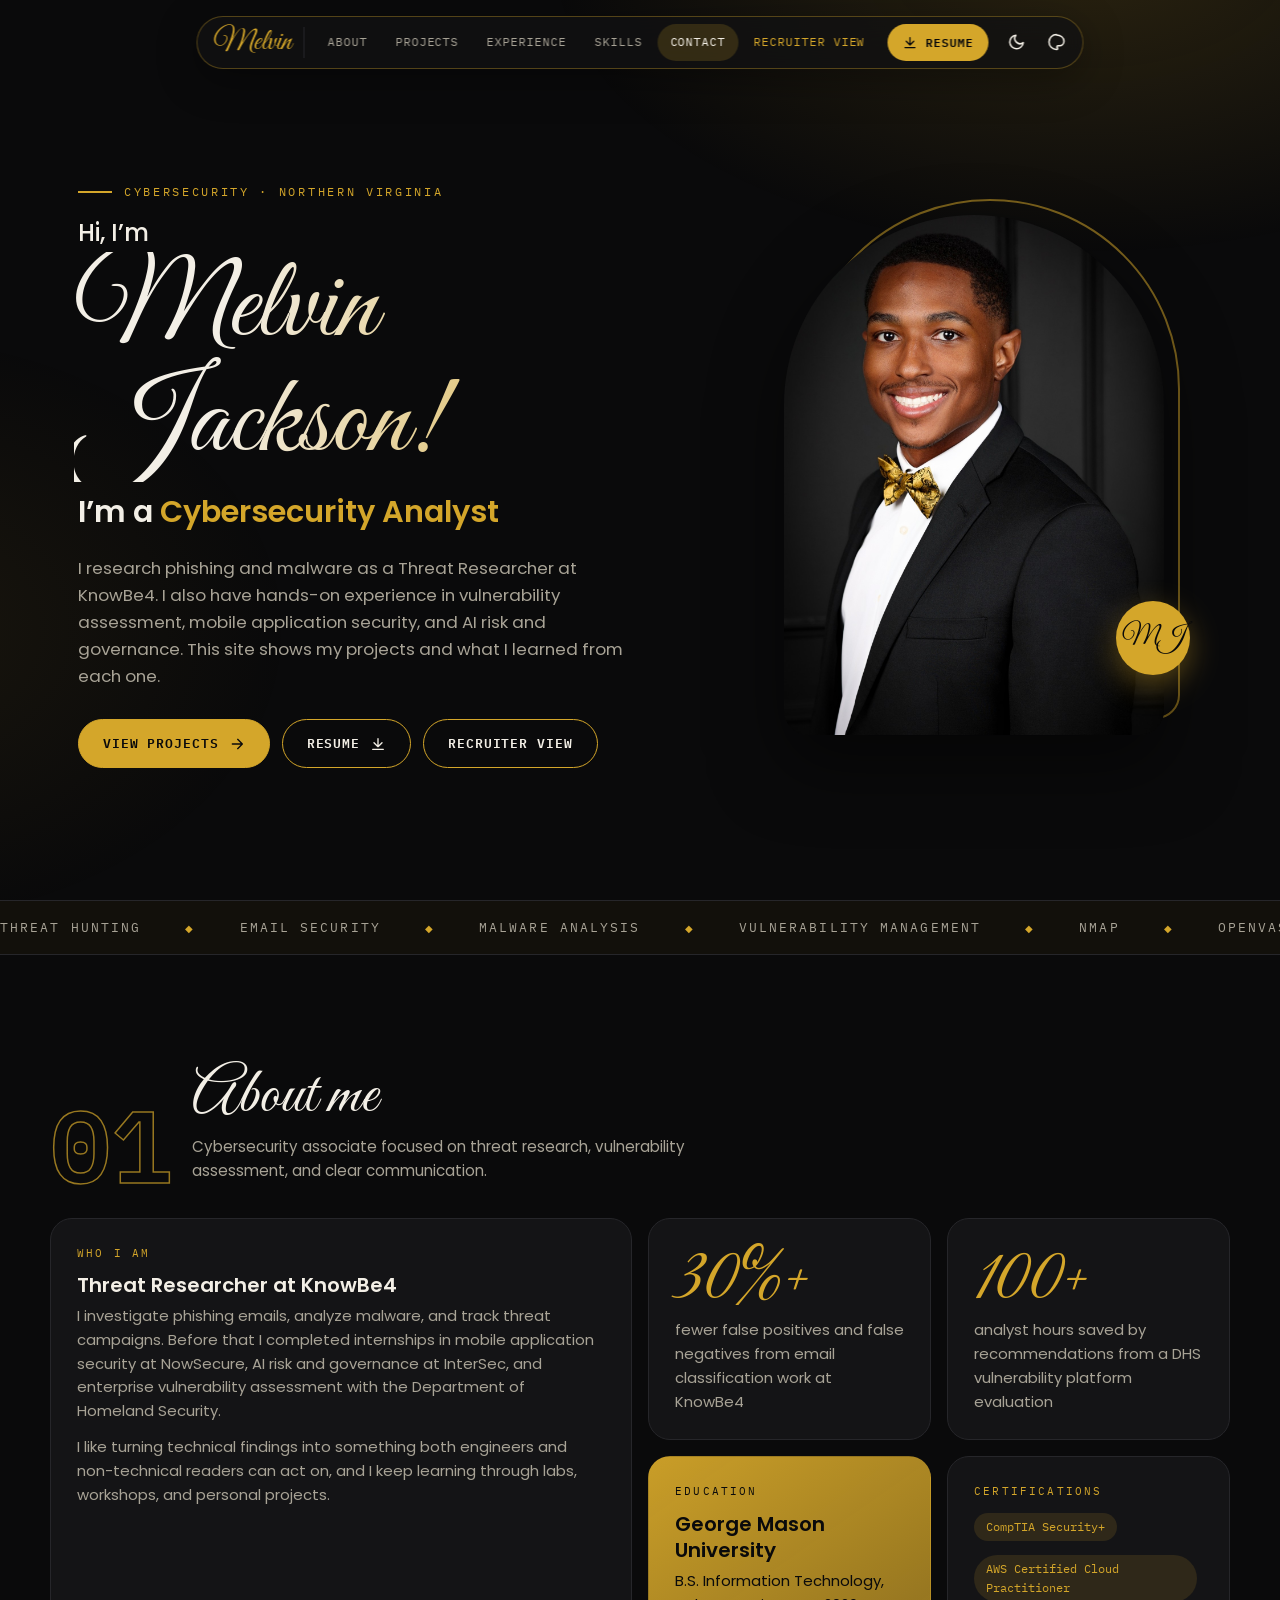
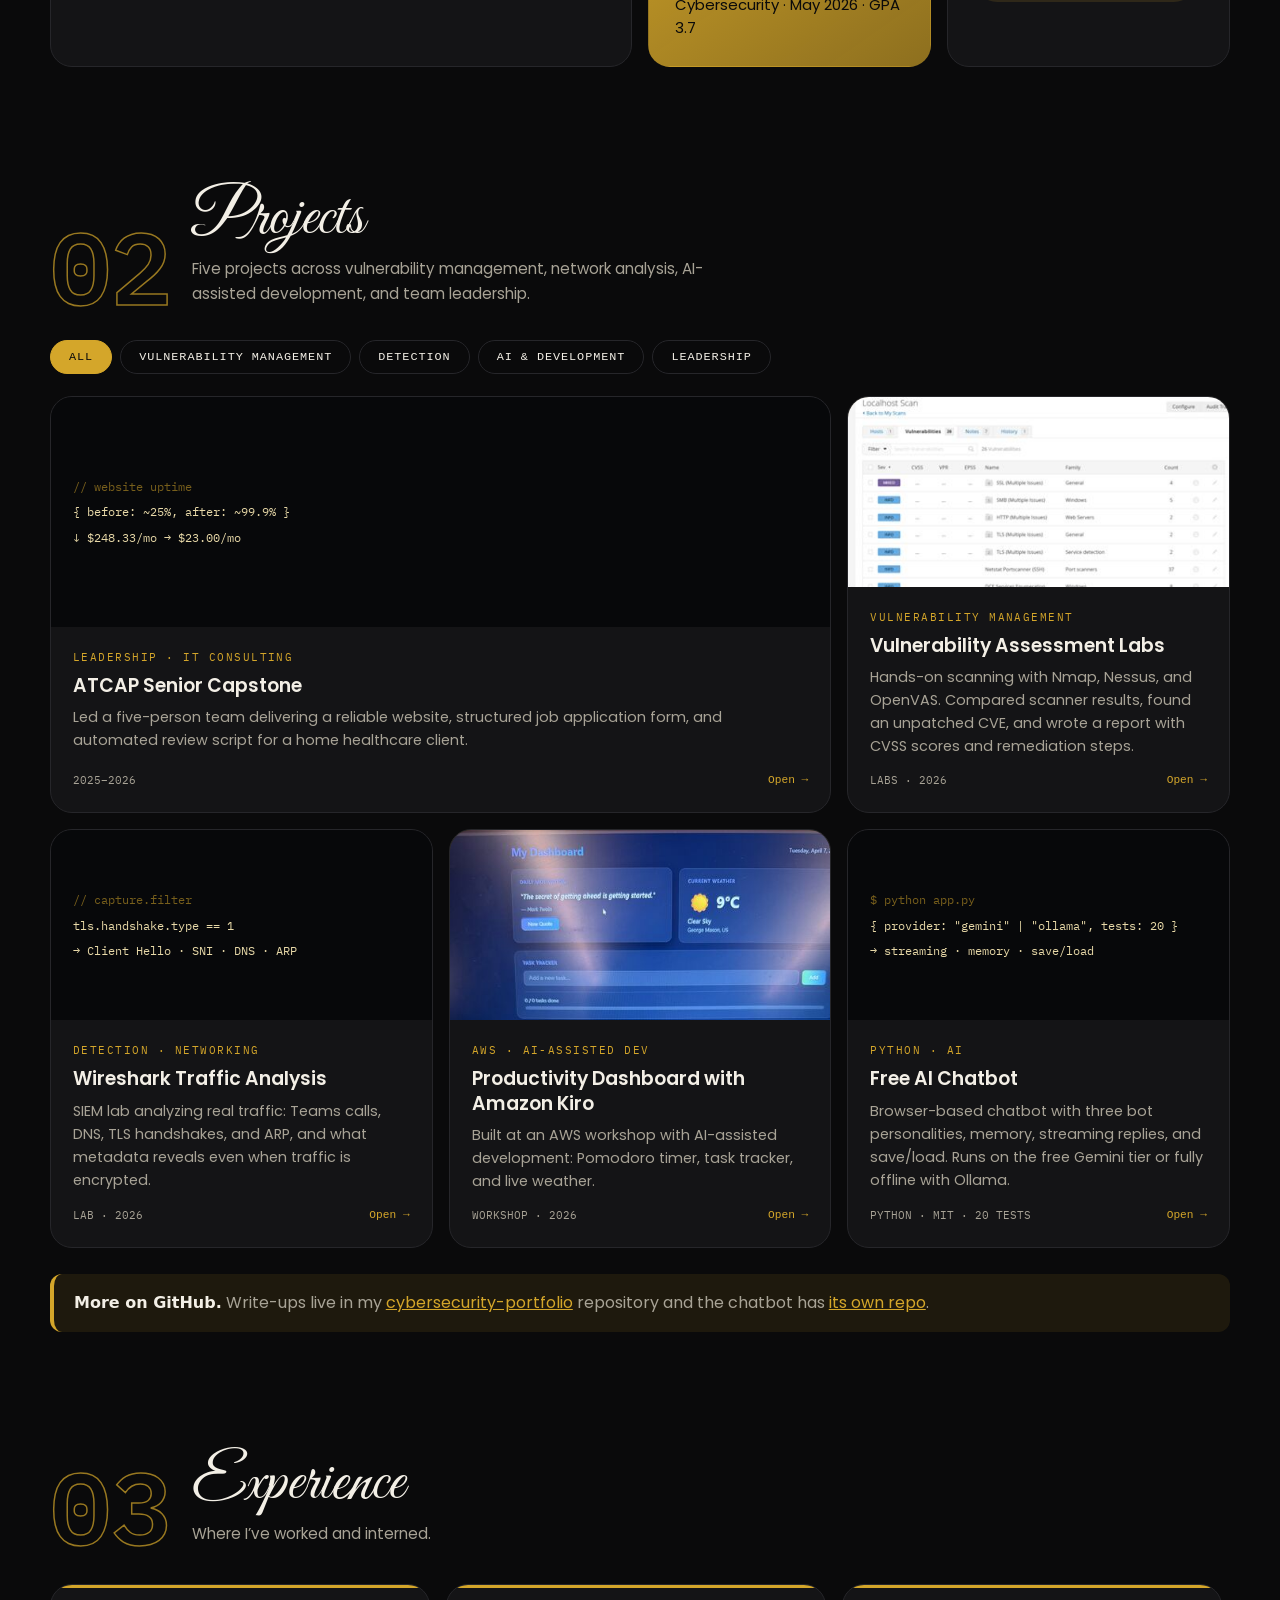
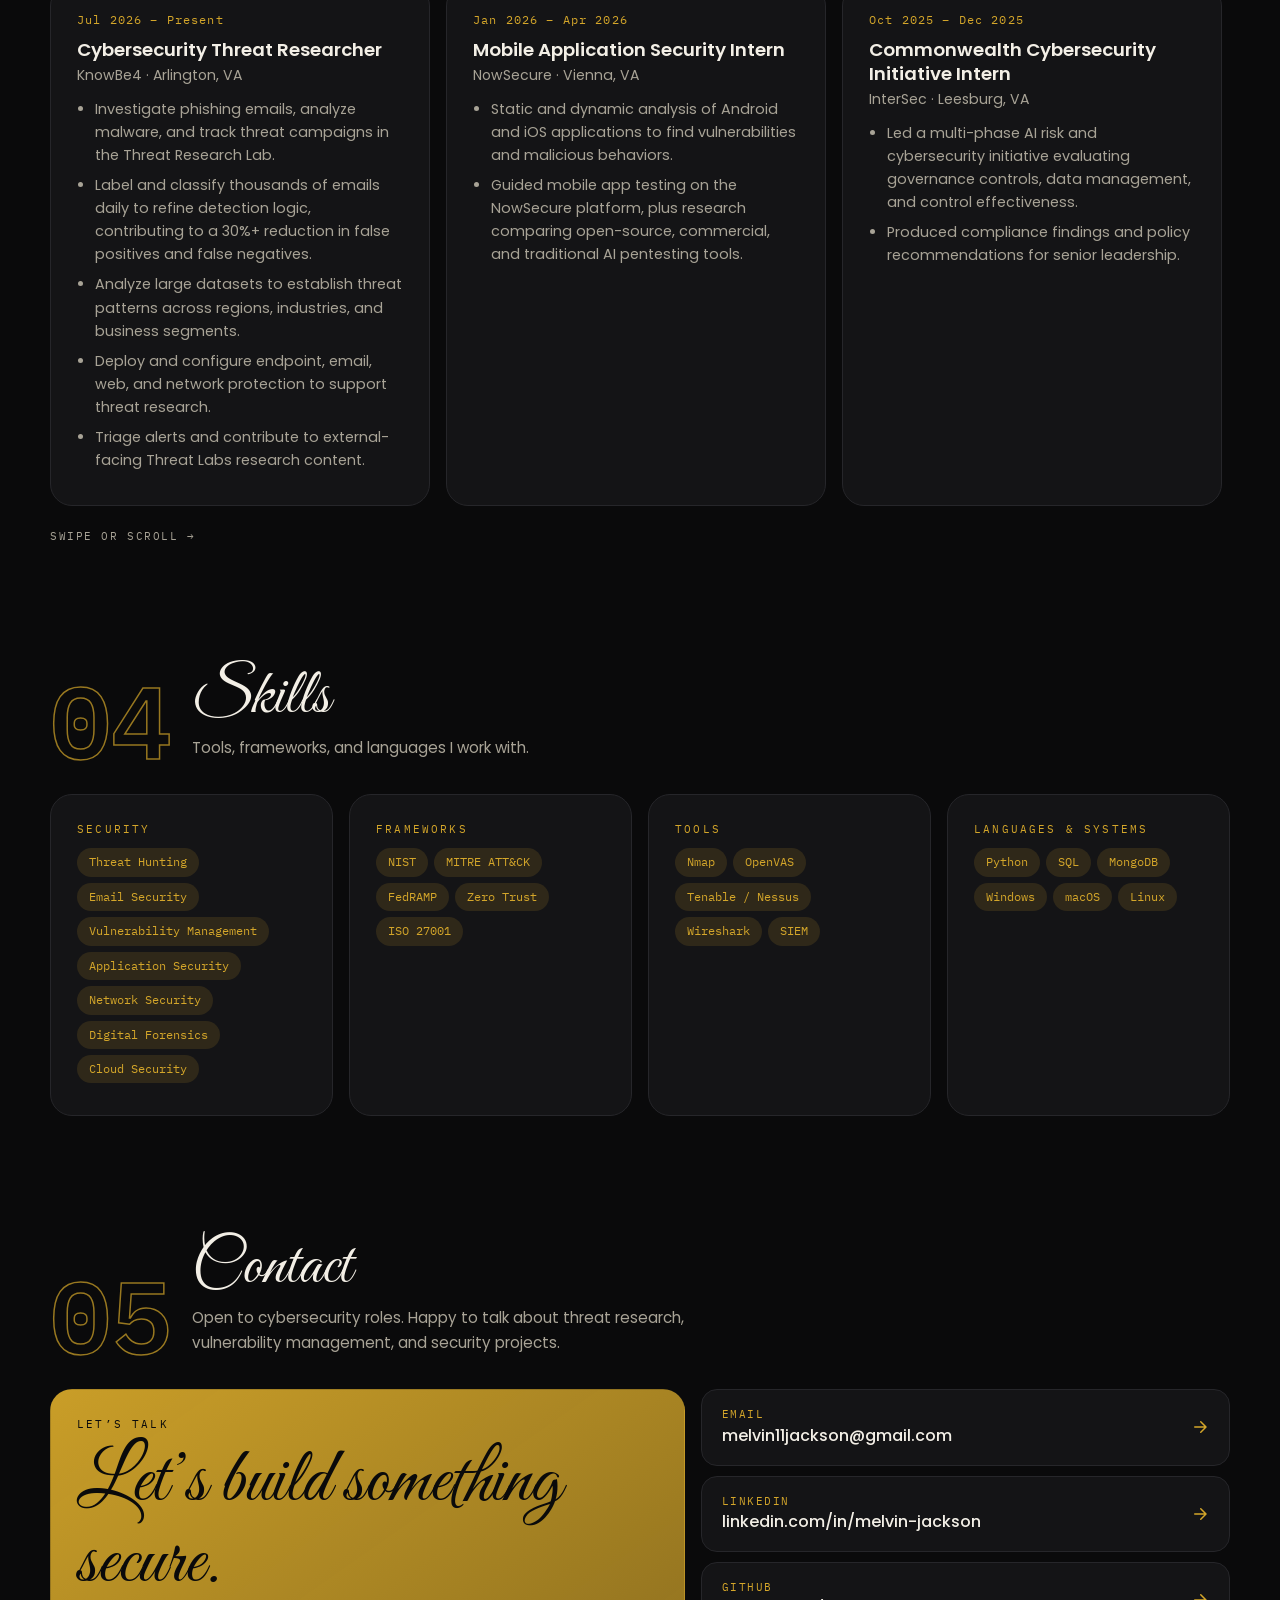
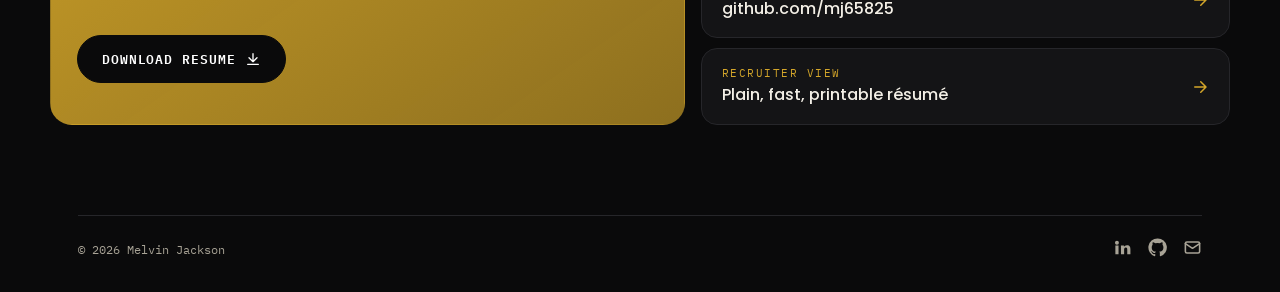
==== commit 5c344c34: "Add recruiter view (plain printable CV page)" ====
--- a/index.html
+++ b/index.html
@@ -11,14 +11,14 @@
 <link rel="preconnect" href="https://fonts.googleapis.com" />
 <link rel="preconnect" href="https://fonts.gstatic.com" crossorigin />
 <link href="https://fonts.googleapis.com/css2?family=Great+Vibes&family=IBM+Plex+Mono:wght@400;500;600&family=Poppins:wght@300;400;500;600;700&display=swap" rel="stylesheet" />
-<link rel="stylesheet" href="styles.css?v=3" />
+<link rel="stylesheet" href="styles.css?v=4" />
 <script>try{var d=document.documentElement,t=localStorage.getItem('theme'),c=localStorage.getItem('color');if(t)d.dataset.theme=t;if(c)d.dataset.color=c}catch(e){}</script>
 </head>
 <body id="top">
 <a class="skip" href="#main">Skip to content</a>
 <header class="nav" role="banner">
   <a class="nav__brand" href="index.html" aria-label="Home">Melvin</a>
-  <nav class="nav__links" aria-label="Primary"><a class="nav__link" data-sec="about" href="#about">About</a><a class="nav__link" data-sec="projects" href="#projects">Projects</a><a class="nav__link" data-sec="experience" href="#experience">Experience</a><a class="nav__link" data-sec="skills" href="#skills">Skills</a><a class="nav__link" data-sec="contact" href="#contact">Contact</a></nav>
+  <nav class="nav__links" aria-label="Primary"><a class="nav__link" data-sec="about" href="#about">About</a><a class="nav__link" data-sec="projects" href="#projects">Projects</a><a class="nav__link" data-sec="experience" href="#experience">Experience</a><a class="nav__link" data-sec="skills" href="#skills">Skills</a><a class="nav__link" data-sec="contact" href="#contact">Contact</a><a class="nav__link nav__link--cv" href="cv/">Recruiter view</a></nav>
   <a class="nav__resume" href="MelvinJackson_Cybersecurity_Resume.pdf" download aria-label="Download resume"><svg viewBox="0 0 24 24" fill="none" stroke="currentColor" stroke-width="2" stroke-linecap="round" stroke-linejoin="round"><path d="M12 4v12M6 10l6 6 6-6M4 20h16"/></svg><span>Resume</span></a>
   <div class="nav__tools">
     <button class="tool" id="themeToggle" aria-label="Toggle light/dark"><svg viewBox="0 0 24 24" fill="none" stroke="currentColor" stroke-width="2" stroke-linecap="round" stroke-linejoin="round"><path d="M21 12.8A9 9 0 1 1 11.2 3a7 7 0 0 0 9.8 9.8z"/></svg></button>
@@ -38,7 +38,7 @@
       <div class="ctas">
         <a class="btn btn--primary" href="#projects">View Projects <svg viewBox="0 0 24 24" fill="none" stroke="currentColor" stroke-width="2" stroke-linecap="round" stroke-linejoin="round"><path d="M5 12h14M13 5l7 7-7 7"/></svg></a>
         <a class="btn btn--ghost" href="MelvinJackson_Cybersecurity_Resume.pdf" download>Resume <svg viewBox="0 0 24 24" fill="none" stroke="currentColor" stroke-width="2" stroke-linecap="round" stroke-linejoin="round"><path d="M12 4v12M6 10l6 6 6-6M4 20h16"/></svg></a>
-        <a class="btn btn--ghost" href="#contact">Contact</a>
+        <a class="btn btn--ghost" href="cv/">Recruiter view</a>
       </div>
     </div>
     <div class="arch reveal">
@@ -156,6 +156,7 @@
         <a class="clink" href="mailto:melvin11jackson@gmail.com"><div><small>Email</small><span>melvin11jackson@gmail.com</span></div><svg viewBox="0 0 24 24" fill="none" stroke="currentColor" stroke-width="2" stroke-linecap="round" stroke-linejoin="round"><path d="M5 12h14M13 5l7 7-7 7"/></svg></a>
         <a class="clink" href="https://www.linkedin.com/in/melvin-jackson/" target="_blank" rel="noopener"><div><small>LinkedIn</small><span>linkedin.com/in/melvin-jackson</span></div><svg viewBox="0 0 24 24" fill="none" stroke="currentColor" stroke-width="2" stroke-linecap="round" stroke-linejoin="round"><path d="M5 12h14M13 5l7 7-7 7"/></svg></a>
         <a class="clink" href="https://github.com/mj65825" target="_blank" rel="noopener"><div><small>GitHub</small><span>github.com/mj65825</span></div><svg viewBox="0 0 24 24" fill="none" stroke="currentColor" stroke-width="2" stroke-linecap="round" stroke-linejoin="round"><path d="M5 12h14M13 5l7 7-7 7"/></svg></a>
+        <a class="clink" href="cv/"><div><small>Recruiter view</small><span>Plain, fast, printable r&eacute;sum&eacute;</span></div><svg viewBox="0 0 24 24" fill="none" stroke="currentColor" stroke-width="2" stroke-linecap="round" stroke-linejoin="round"><path d="M5 12h14M13 5l7 7-7 7"/></svg></a>
       </div>
     </div>
   </section>
@@ -167,6 +168,6 @@
   </div>
 </main>
 <button class="to-top" id="toTop" aria-label="Back to top"><svg viewBox="0 0 24 24" fill="none" stroke="currentColor" stroke-width="2.4" stroke-linecap="round" stroke-linejoin="round"><path d="M5 15l7-7 7 7"/></svg></button>
-<script src="main.js?v=3"></script>
+<script src="main.js?v=4"></script>
 </body>
 </html>
--- a/styles.css
+++ b/styles.css
@@ -187,3 +187,6 @@
 }
 @media(max-width:520px){.nav__resume span{display:none}.nav__resume{padding:9px 11px}.sec-head{flex-direction:column;align-items:flex-start;gap:8px}}
 @media(prefers-reduced-motion:reduce){*{transition:none!important;animation:none!important;scroll-behavior:auto!important}.reveal{opacity:1;transform:none}}
+
+@media(max-width:1100px){.nav__link--cv{display:none}}
+.nav__link--cv{color:var(--accent)}
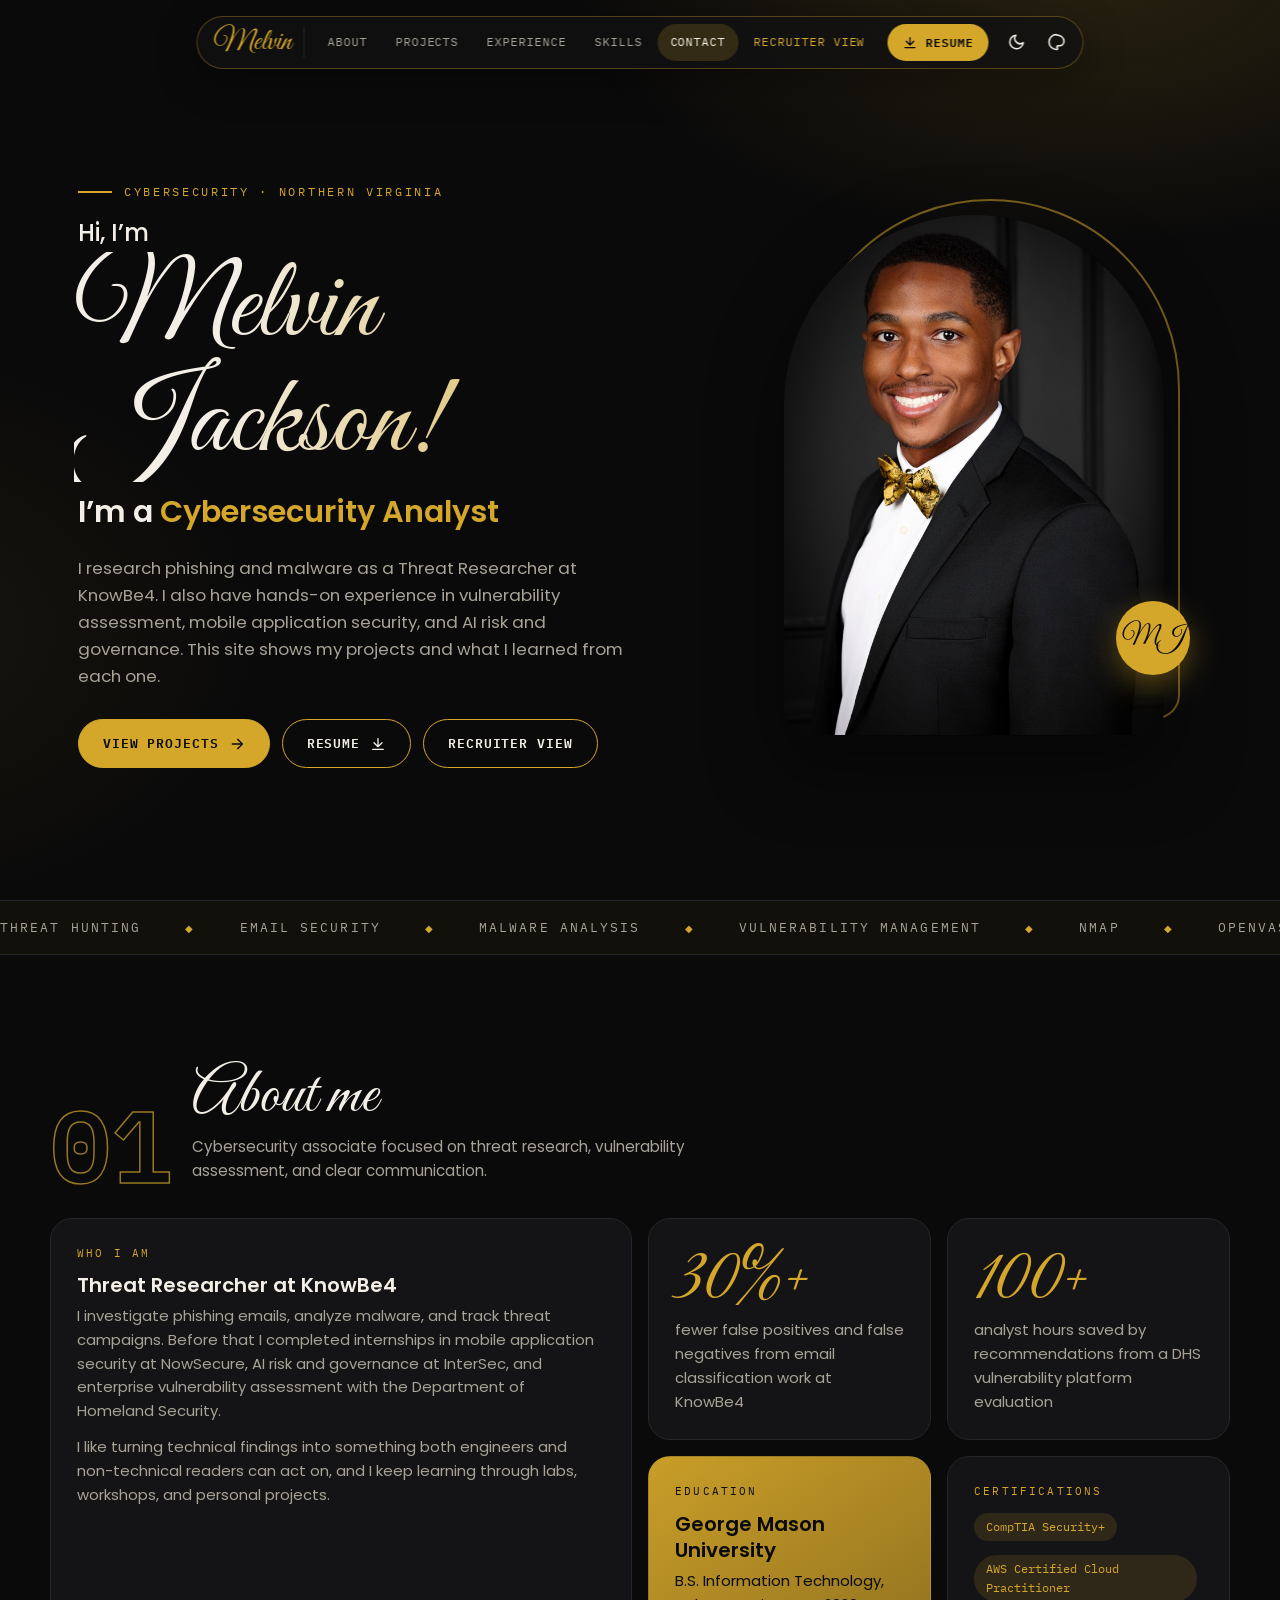
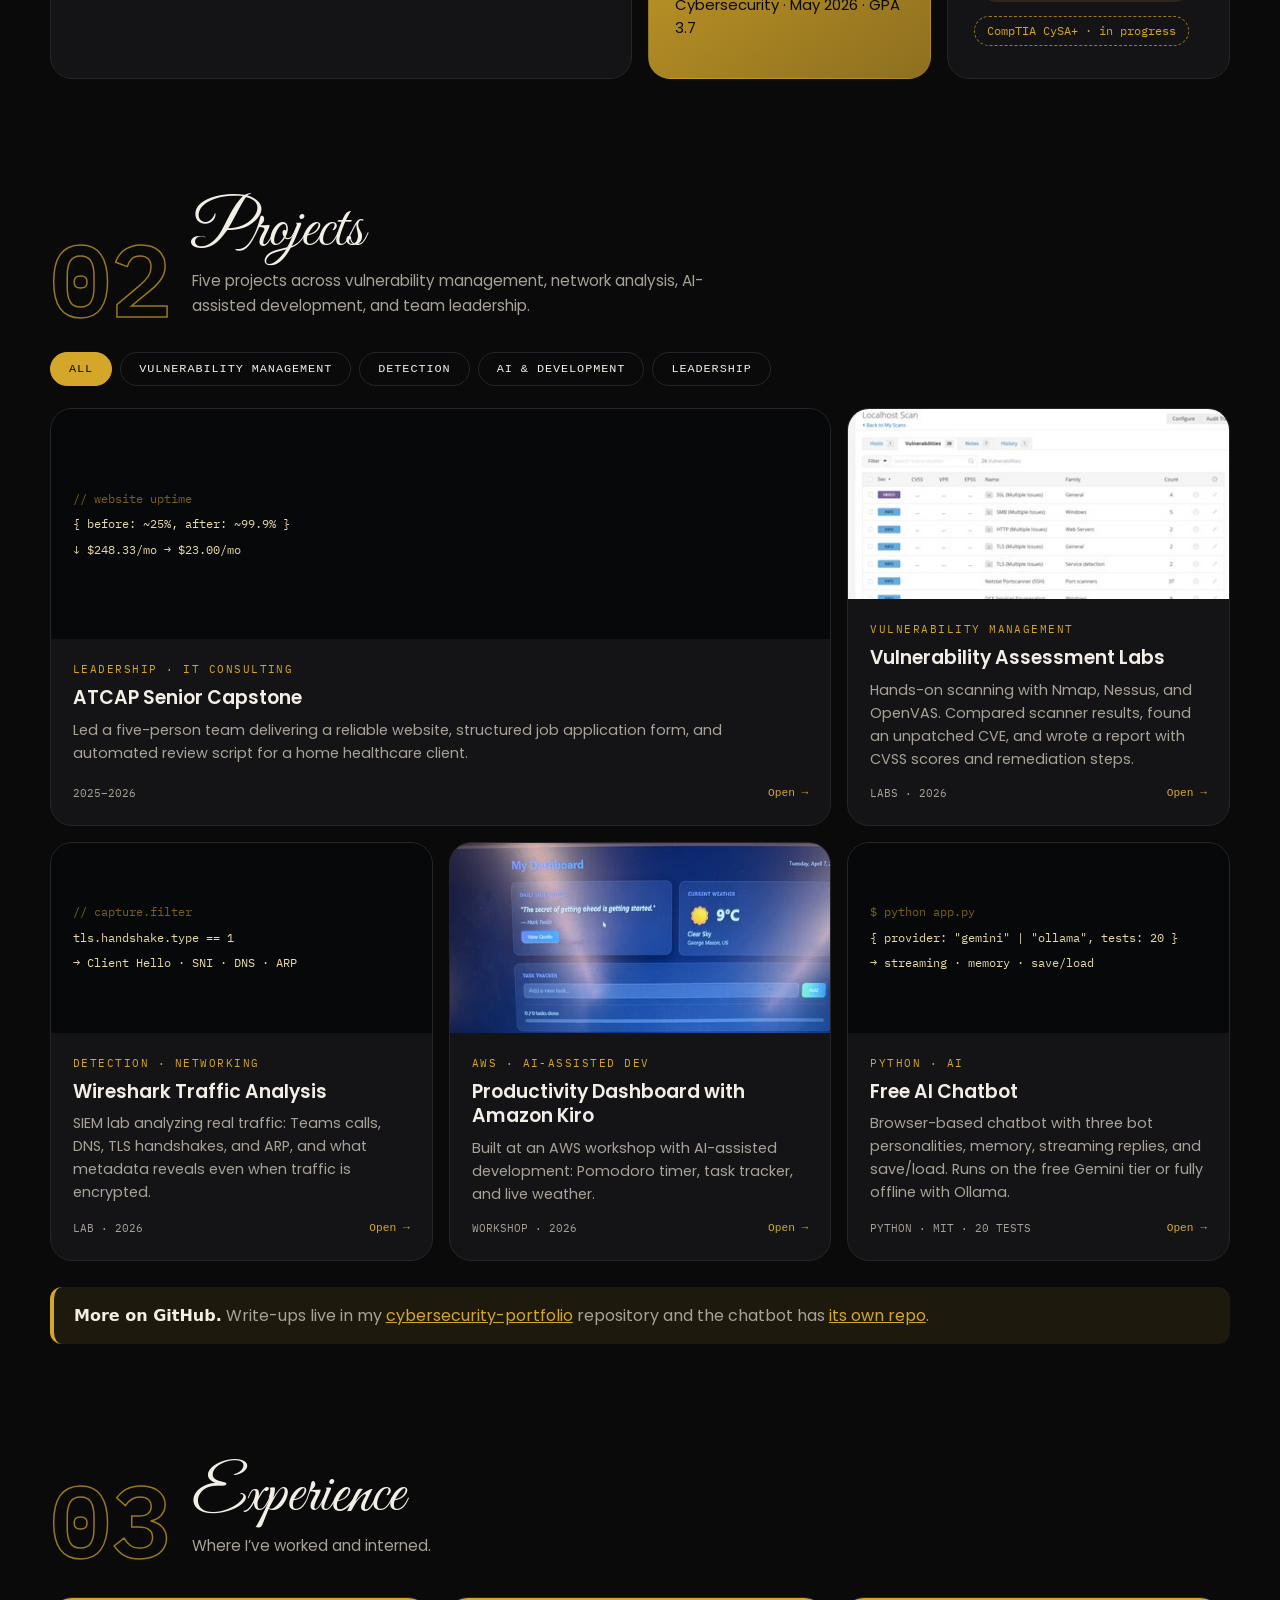
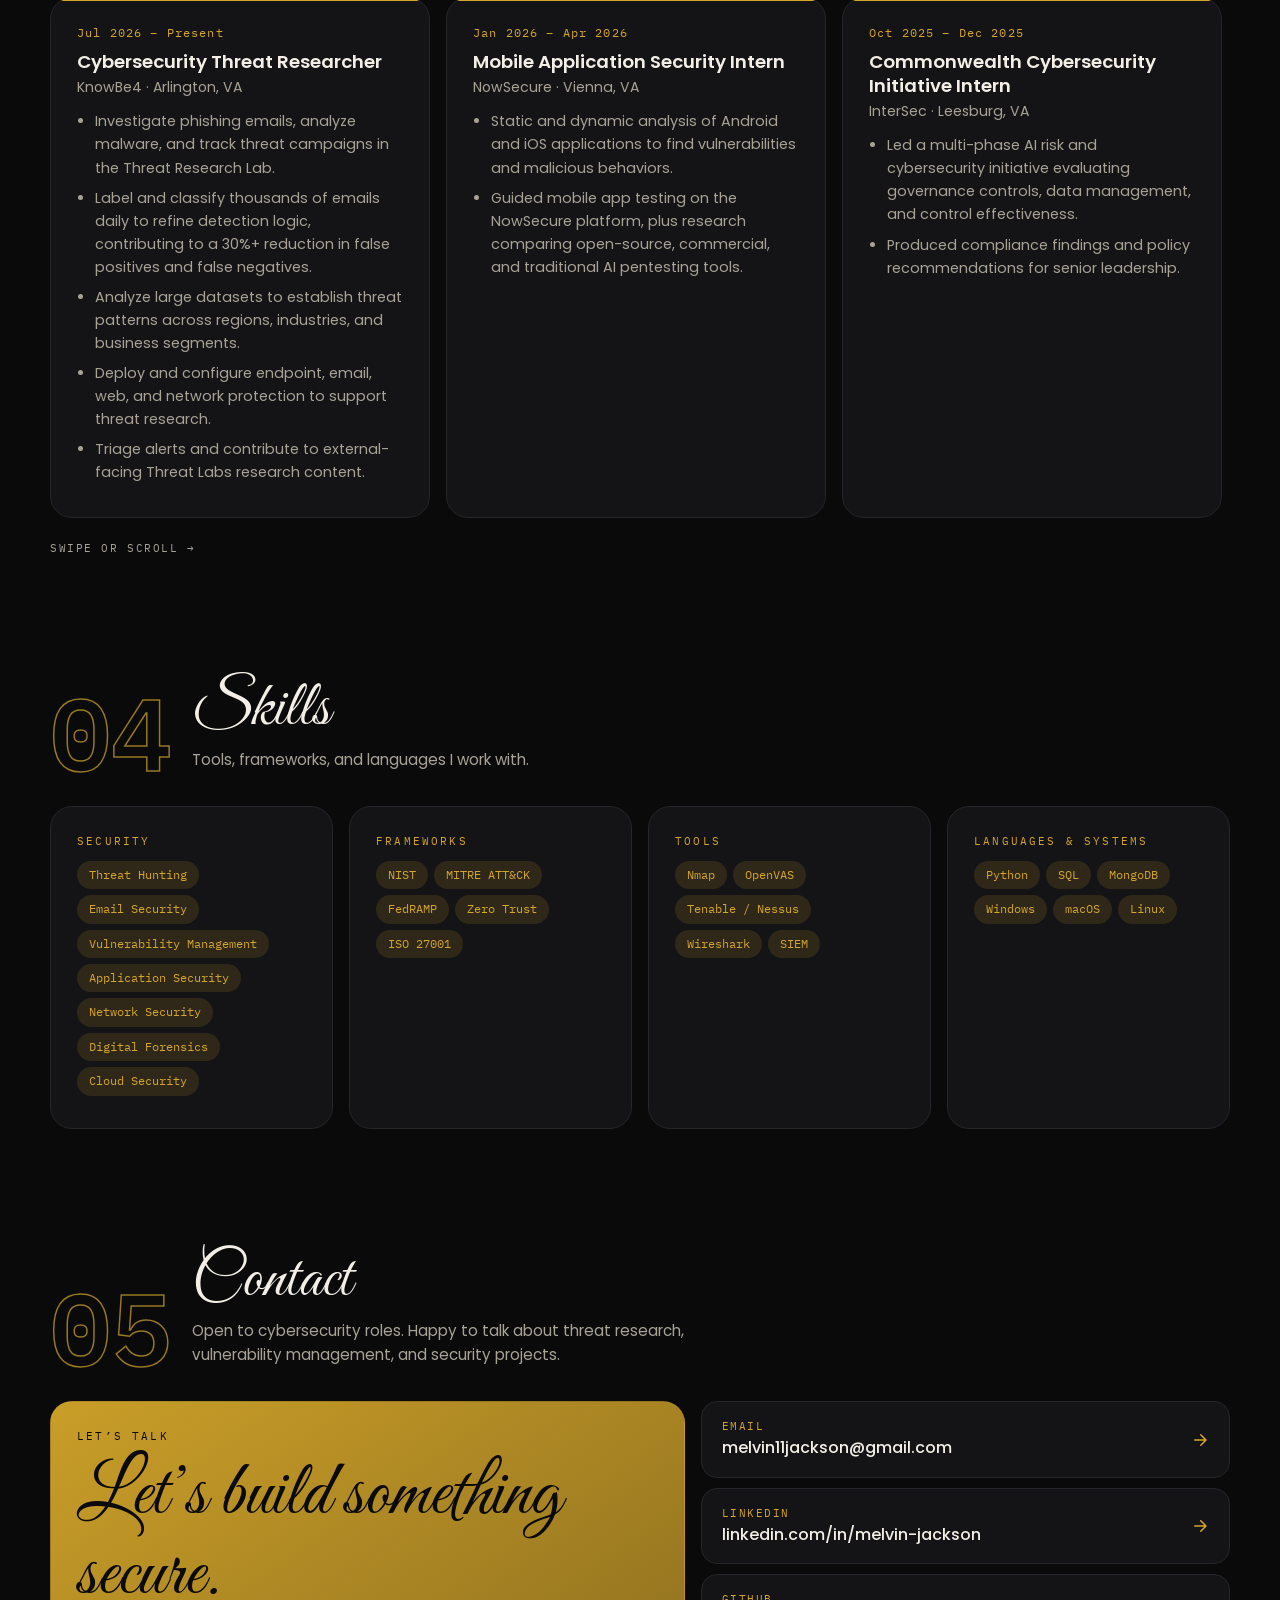
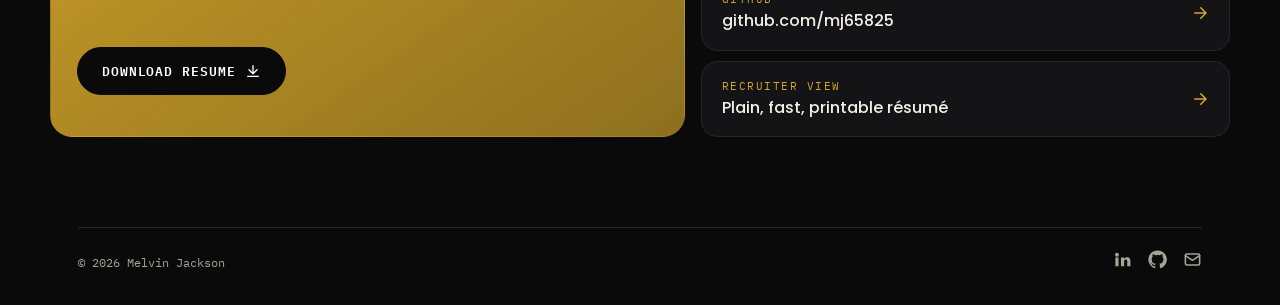
==== commit 15b12df0: "Add CompTIA CySA+ (in progress)" ====
--- a/index.html
+++ b/index.html
@@ -11,7 +11,7 @@
 <link rel="preconnect" href="https://fonts.googleapis.com" />
 <link rel="preconnect" href="https://fonts.gstatic.com" crossorigin />
 <link href="https://fonts.googleapis.com/css2?family=Great+Vibes&family=IBM+Plex+Mono:wght@400;500;600&family=Poppins:wght@300;400;500;600;700&display=swap" rel="stylesheet" />
-<link rel="stylesheet" href="styles.css?v=4" />
+<link rel="stylesheet" href="styles.css?v=5" />
 <script>try{var d=document.documentElement,t=localStorage.getItem('theme'),c=localStorage.getItem('color');if(t)d.dataset.theme=t;if(c)d.dataset.color=c}catch(e){}</script>
 </head>
 <body id="top">
@@ -62,7 +62,7 @@
       <div class="tile reveal"><div class="stat">30%+</div><p>fewer false positives and false negatives from email classification work at KnowBe4</p></div>
       <div class="tile reveal"><div class="stat">100+</div><p>analyst hours saved by recommendations from a DHS vulnerability platform evaluation</p></div>
       <div class="tile tile--gold reveal"><div class="tile__label">Education</div><h3>George Mason University</h3><p>B.S. Information Technology, Cybersecurity &middot; May 2026 &middot; GPA 3.7</p></div>
-      <div class="tile reveal"><div class="tile__label">Certifications</div><div class="certs"><span class="chip">CompTIA Security+</span><span class="chip">AWS Certified Cloud Practitioner</span></div></div>
+      <div class="tile reveal"><div class="tile__label">Certifications</div><div class="certs"><span class="chip">CompTIA Security+</span><span class="chip">AWS Certified Cloud Practitioner</span><span class="chip chip--wip">CompTIA CySA+ &middot; in progress</span></div></div>
     </div>
   </section>
 
@@ -168,6 +168,6 @@
   </div>
 </main>
 <button class="to-top" id="toTop" aria-label="Back to top"><svg viewBox="0 0 24 24" fill="none" stroke="currentColor" stroke-width="2.4" stroke-linecap="round" stroke-linejoin="round"><path d="M5 15l7-7 7 7"/></svg></button>
-<script src="main.js?v=4"></script>
+<script src="main.js?v=5"></script>
 </body>
 </html>
--- a/styles.css
+++ b/styles.css
@@ -190,3 +190,5 @@
 
 @media(max-width:1100px){.nav__link--cv{display:none}}
 .nav__link--cv{color:var(--accent)}
+
+.chip--wip{background:transparent;border:1px dashed rgba(var(--accent-rgb),.7)}
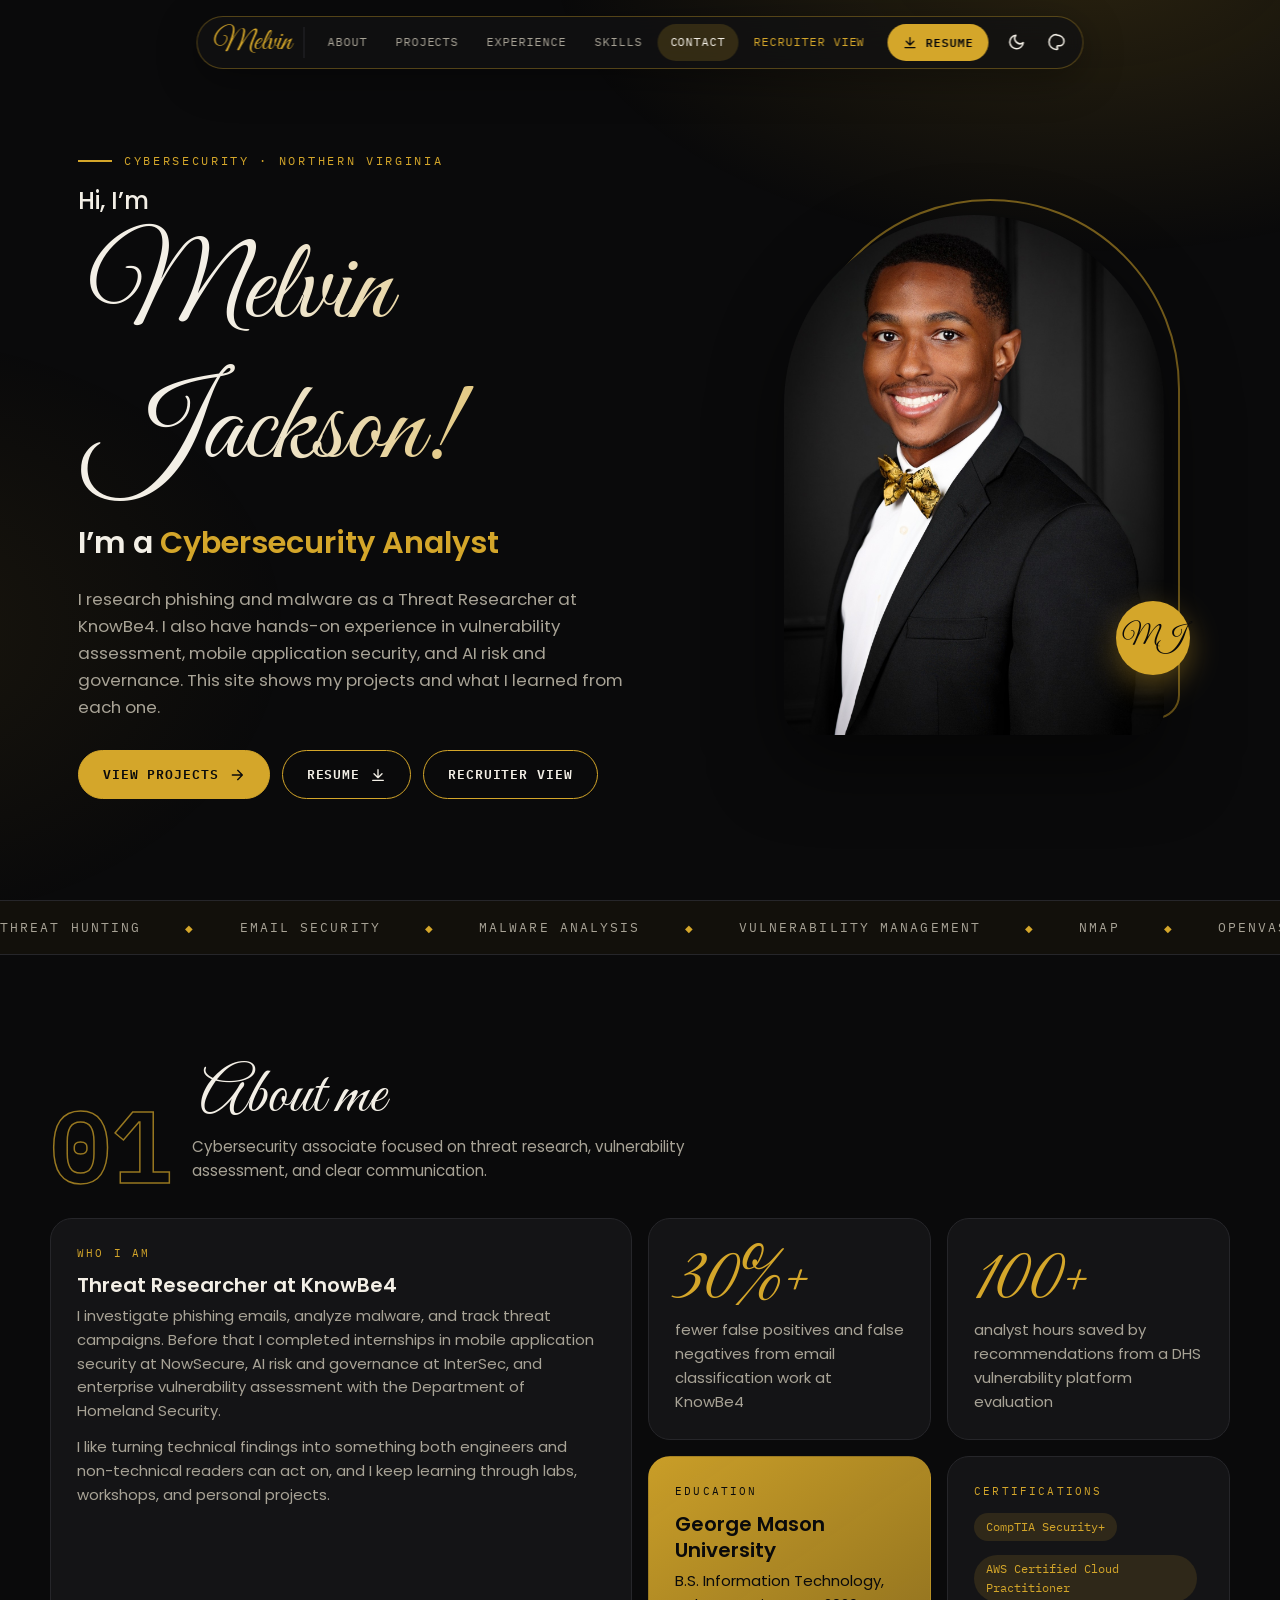
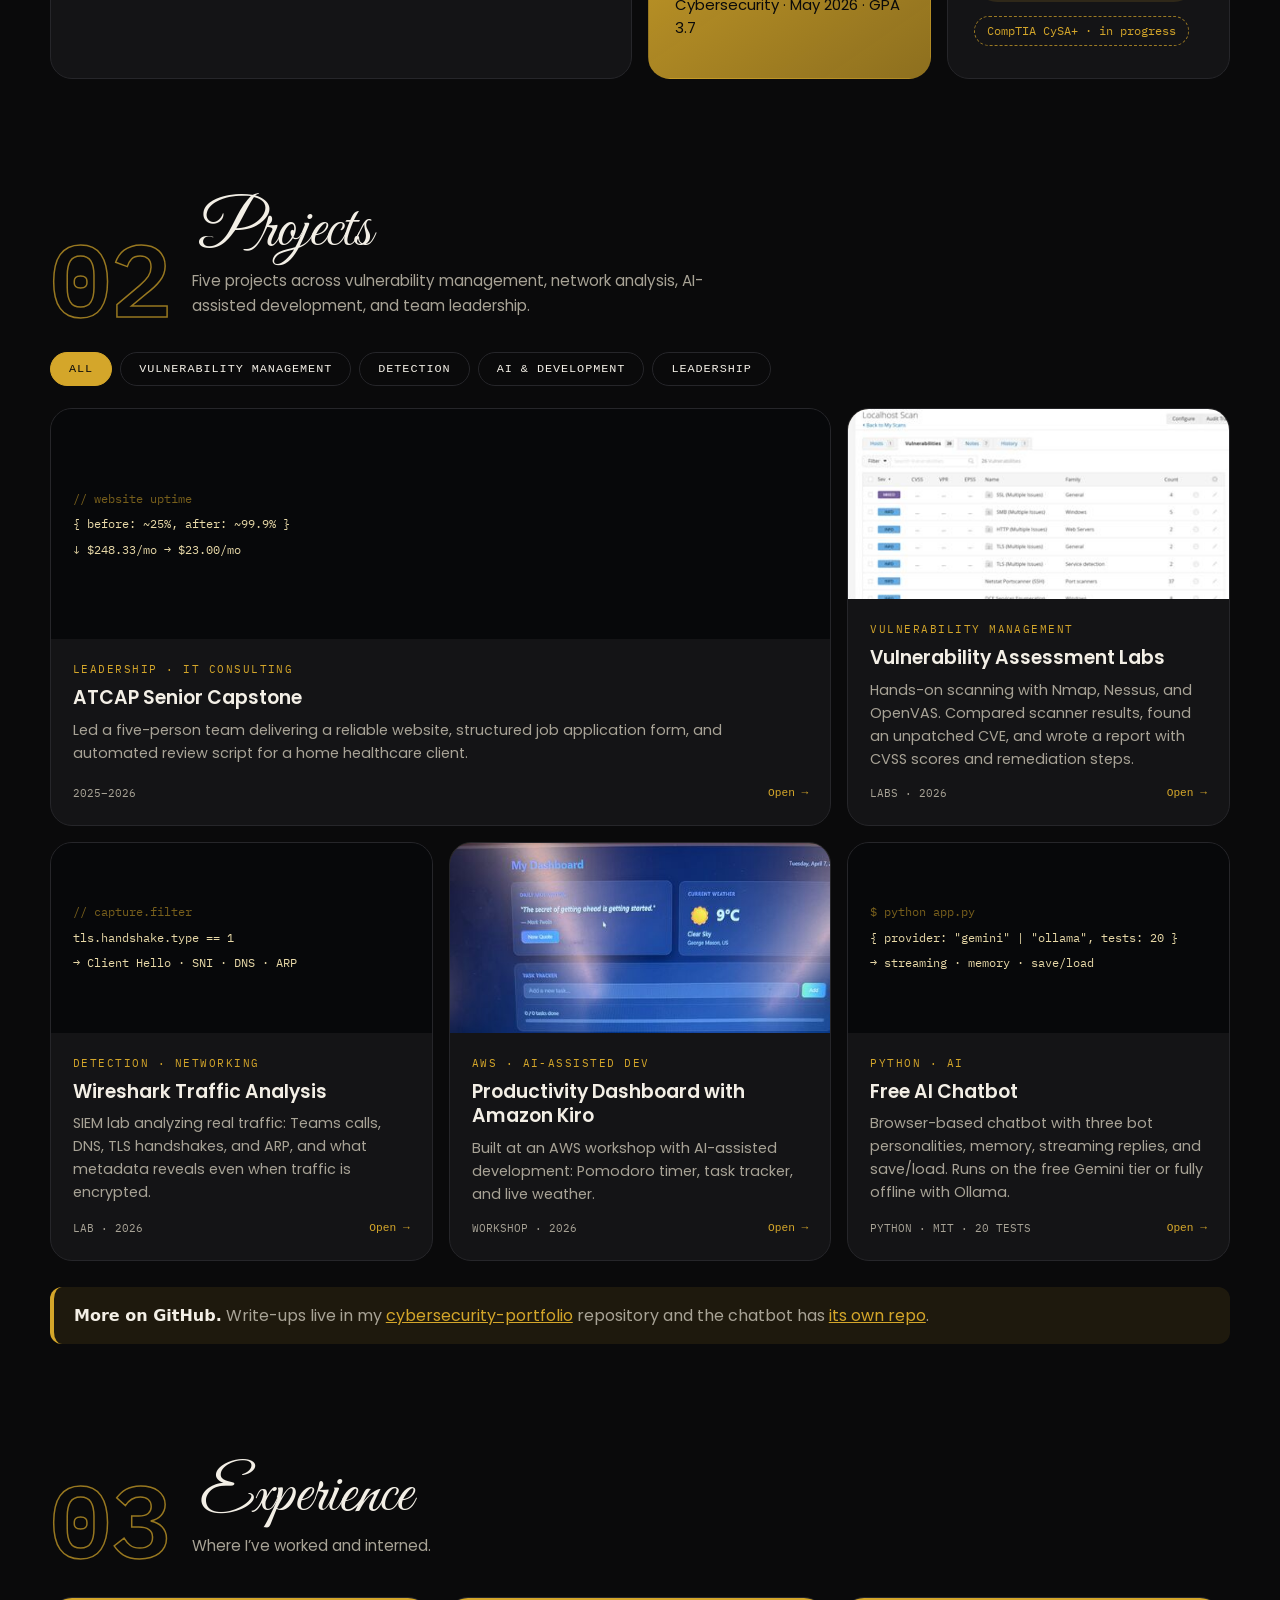
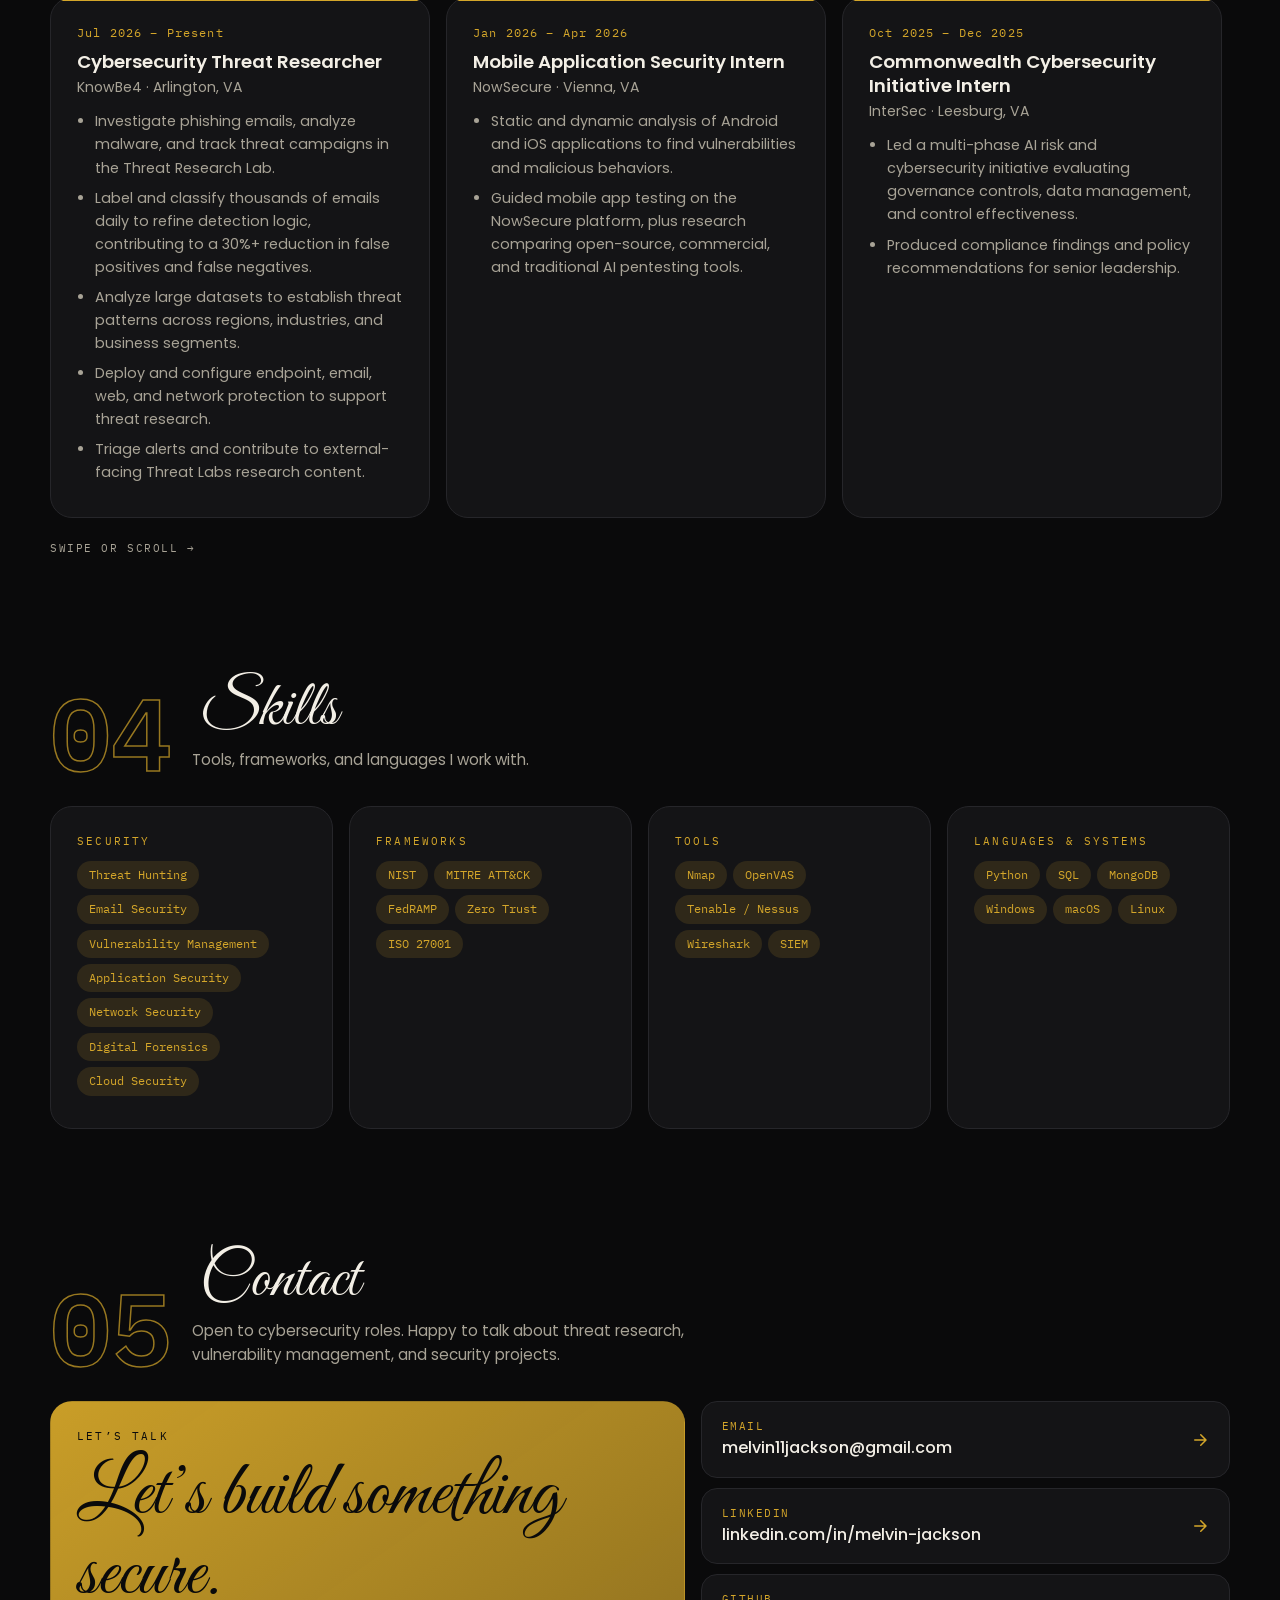
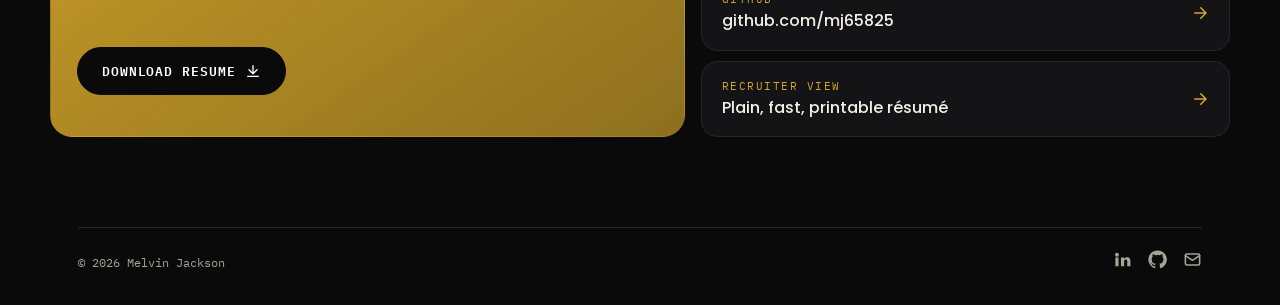
==== commit ac7446f0: "Mobile polish: hamburger menu, single-column tiles, scrollable filters, text fixes" ====
--- a/index.html
+++ b/index.html
@@ -11,16 +11,17 @@
 <link rel="preconnect" href="https://fonts.googleapis.com" />
 <link rel="preconnect" href="https://fonts.gstatic.com" crossorigin />
 <link href="https://fonts.googleapis.com/css2?family=Great+Vibes&family=IBM+Plex+Mono:wght@400;500;600&family=Poppins:wght@300;400;500;600;700&display=swap" rel="stylesheet" />
-<link rel="stylesheet" href="styles.css?v=5" />
+<link rel="stylesheet" href="styles.css?v=7" />
 <script>try{var d=document.documentElement,t=localStorage.getItem('theme'),c=localStorage.getItem('color');if(t)d.dataset.theme=t;if(c)d.dataset.color=c}catch(e){}</script>
 </head>
 <body id="top">
 <a class="skip" href="#main">Skip to content</a>
 <header class="nav" role="banner">
   <a class="nav__brand" href="index.html" aria-label="Home">Melvin</a>
-  <nav class="nav__links" aria-label="Primary"><a class="nav__link" data-sec="about" href="#about">About</a><a class="nav__link" data-sec="projects" href="#projects">Projects</a><a class="nav__link" data-sec="experience" href="#experience">Experience</a><a class="nav__link" data-sec="skills" href="#skills">Skills</a><a class="nav__link" data-sec="contact" href="#contact">Contact</a><a class="nav__link nav__link--cv" href="cv/">Recruiter view</a></nav>
+  <nav class="nav__links" id="navLinks" aria-label="Primary"><a class="nav__link" data-sec="about" href="#about">About</a><a class="nav__link" data-sec="projects" href="#projects">Projects</a><a class="nav__link" data-sec="experience" href="#experience">Experience</a><a class="nav__link" data-sec="skills" href="#skills">Skills</a><a class="nav__link" data-sec="contact" href="#contact">Contact</a><a class="nav__link nav__link--cv" href="cv/">Recruiter view</a></nav>
   <a class="nav__resume" href="MelvinJackson_Cybersecurity_Resume.pdf" download aria-label="Download resume"><svg viewBox="0 0 24 24" fill="none" stroke="currentColor" stroke-width="2" stroke-linecap="round" stroke-linejoin="round"><path d="M12 4v12M6 10l6 6 6-6M4 20h16"/></svg><span>Resume</span></a>
   <div class="nav__tools">
+    <button class="tool nav__menu" id="menuBtn" aria-label="Open menu" aria-expanded="false" aria-controls="navLinks"><svg viewBox="0 0 24 24" fill="none" stroke="currentColor" stroke-width="2.2" stroke-linecap="round"><path d="M4 7h16M4 12h16M4 17h16"/></svg></button>
     <button class="tool" id="themeToggle" aria-label="Toggle light/dark"><svg viewBox="0 0 24 24" fill="none" stroke="currentColor" stroke-width="2" stroke-linecap="round" stroke-linejoin="round"><path d="M21 12.8A9 9 0 1 1 11.2 3a7 7 0 0 0 9.8 9.8z"/></svg></button>
     <button class="tool" id="paletteToggle" aria-label="Theme color"><svg viewBox="0 0 24 24" fill="none" stroke="currentColor" stroke-width="2" stroke-linecap="round" stroke-linejoin="round"><path d="M12 2C6.5 2 2 6.5 2 12s4.5 10 10 10c1 0 1.5-.7 1.5-1.5 0-.4-.2-.8-.5-1-.3-.3-.5-.6-.5-1 0-.8.7-1.5 1.5-1.5H16c3.3 0 6-2.7 6-6 0-4.7-4.5-8.5-10-8.5z"/></svg></button>
   </div>
@@ -168,6 +169,6 @@
   </div>
 </main>
 <button class="to-top" id="toTop" aria-label="Back to top"><svg viewBox="0 0 24 24" fill="none" stroke="currentColor" stroke-width="2.4" stroke-linecap="round" stroke-linejoin="round"><path d="M5 15l7-7 7 7"/></svg></button>
-<script src="main.js?v=5"></script>
+<script src="main.js?v=6"></script>
 </body>
 </html>
--- a/styles.css
+++ b/styles.css
@@ -192,3 +192,43 @@
 .nav__link--cv{color:var(--accent)}
 
 .chip--wip{background:transparent;border:1px dashed rgba(var(--accent-rgb),.7)}
+
+/* ---------- mobile polish ---------- */
+.nav__menu{display:none}
+.hero__name,.d-title,.sec-title{padding-left:.12em}
+table.t{display:block;overflow-x:auto;-webkit-overflow-scrolling:touch}
+@media(max-width:900px){
+  .nav{top:10px;gap:4px;padding:6px 6px 6px 14px;width:calc(100vw - 20px);justify-content:space-between}
+  .nav__brand{display:block;border-right:0;margin-right:auto;padding-right:0;font-size:1.8rem}
+  .nav__menu{display:grid}
+  .nav__links{display:none;position:absolute;top:calc(100% + 10px);left:0;right:0;flex-direction:column;align-items:stretch;gap:2px;padding:10px;background:var(--bg2);border:1px solid rgba(var(--accent-rgb),.35);border-radius:22px;box-shadow:0 18px 40px rgba(0,0,0,.45);overflow:visible}
+  .nav__links.open{display:flex}
+  .nav__link,.nav__link--cv{display:block;font-size:.85rem;padding:14px 16px;border-radius:14px;min-height:48px}
+  .tool{width:44px;height:44px}
+  .color-picker{top:calc(100% + 10px);right:0;left:auto;flex-wrap:wrap;justify-content:center}
+  .to-top{width:42px;height:42px;right:14px;bottom:14px}
+  .hero{padding-top:96px;gap:30px}
+  .hero__name{font-size:clamp(3.4rem,17vw,5rem);margin-left:0}
+  .arch{width:min(62%,250px)}
+  .arch__ring{inset:-12px -12px 12px 12px}
+  .arch__dot{width:56px;height:56px;font-size:1.3rem;right:-14px;bottom:40px}
+  .section{padding-top:80px}
+  .sec-num{font-size:3.4rem}
+  .tile{padding:20px}
+  .btn{padding:14px 20px;min-height:46px}
+  .ctas .btn{flex:1 1 auto;justify-content:center}
+  .pcard__thumb,.pcard:nth-child(1) .pcard__thumb{height:170px}
+  .filter{flex-wrap:nowrap;overflow-x:auto;margin-inline:-18px;padding:0 18px 6px;scrollbar-width:none}
+  .filter::-webkit-scrollbar{display:none}
+  .filter__btn{flex:none;min-height:42px}
+  .foot{flex-direction:column;gap:14px;text-align:center}
+  .detail{padding-top:96px}
+  .clink span{font-size:.9rem}
+}
+@media(max-width:600px){
+  .bento{grid-template-columns:1fr}.span2,.span4{grid-column:auto}.row2{grid-row:auto}
+  .xp{flex-basis:88vw}
+  .nav__resume span{display:none}.nav__resume{padding:0;width:44px;height:44px;justify-content:center}
+}
+
+.hero__name,.d-title{line-height:1.22;padding-bottom:.1em}
